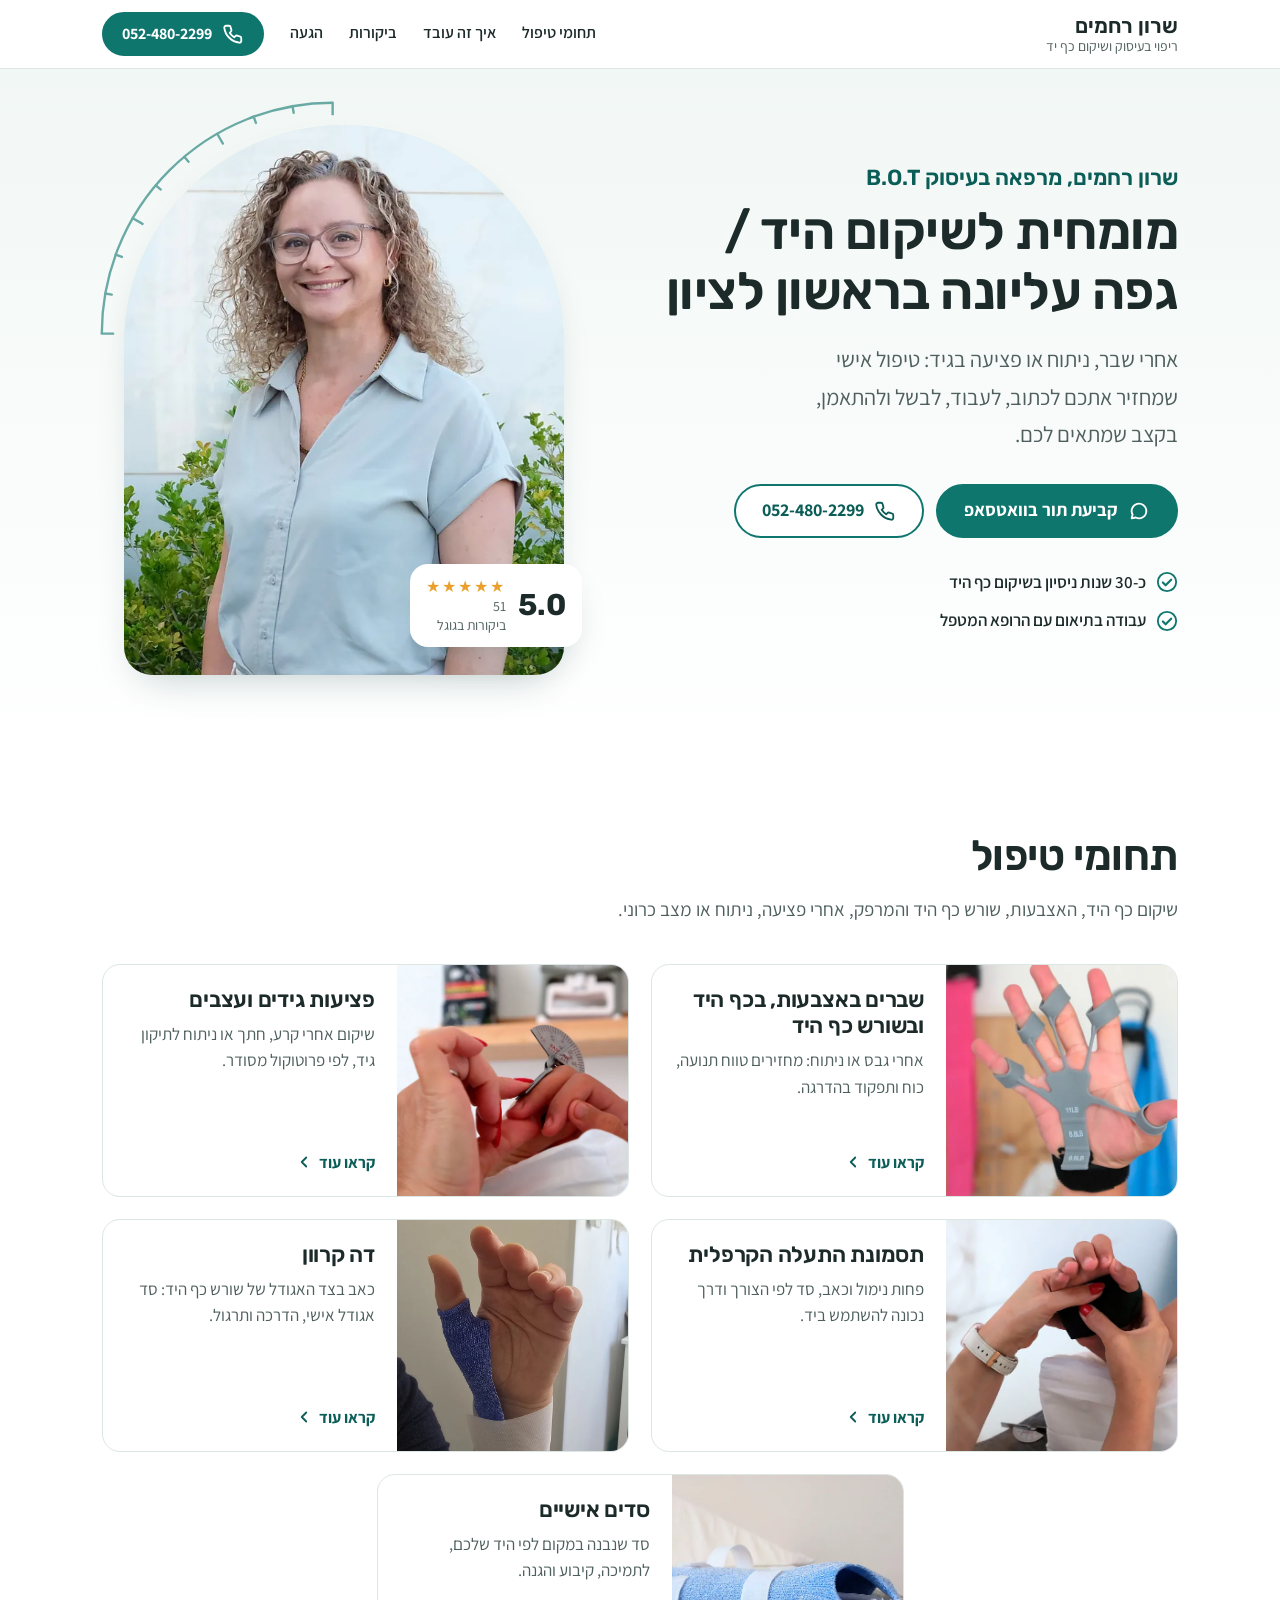
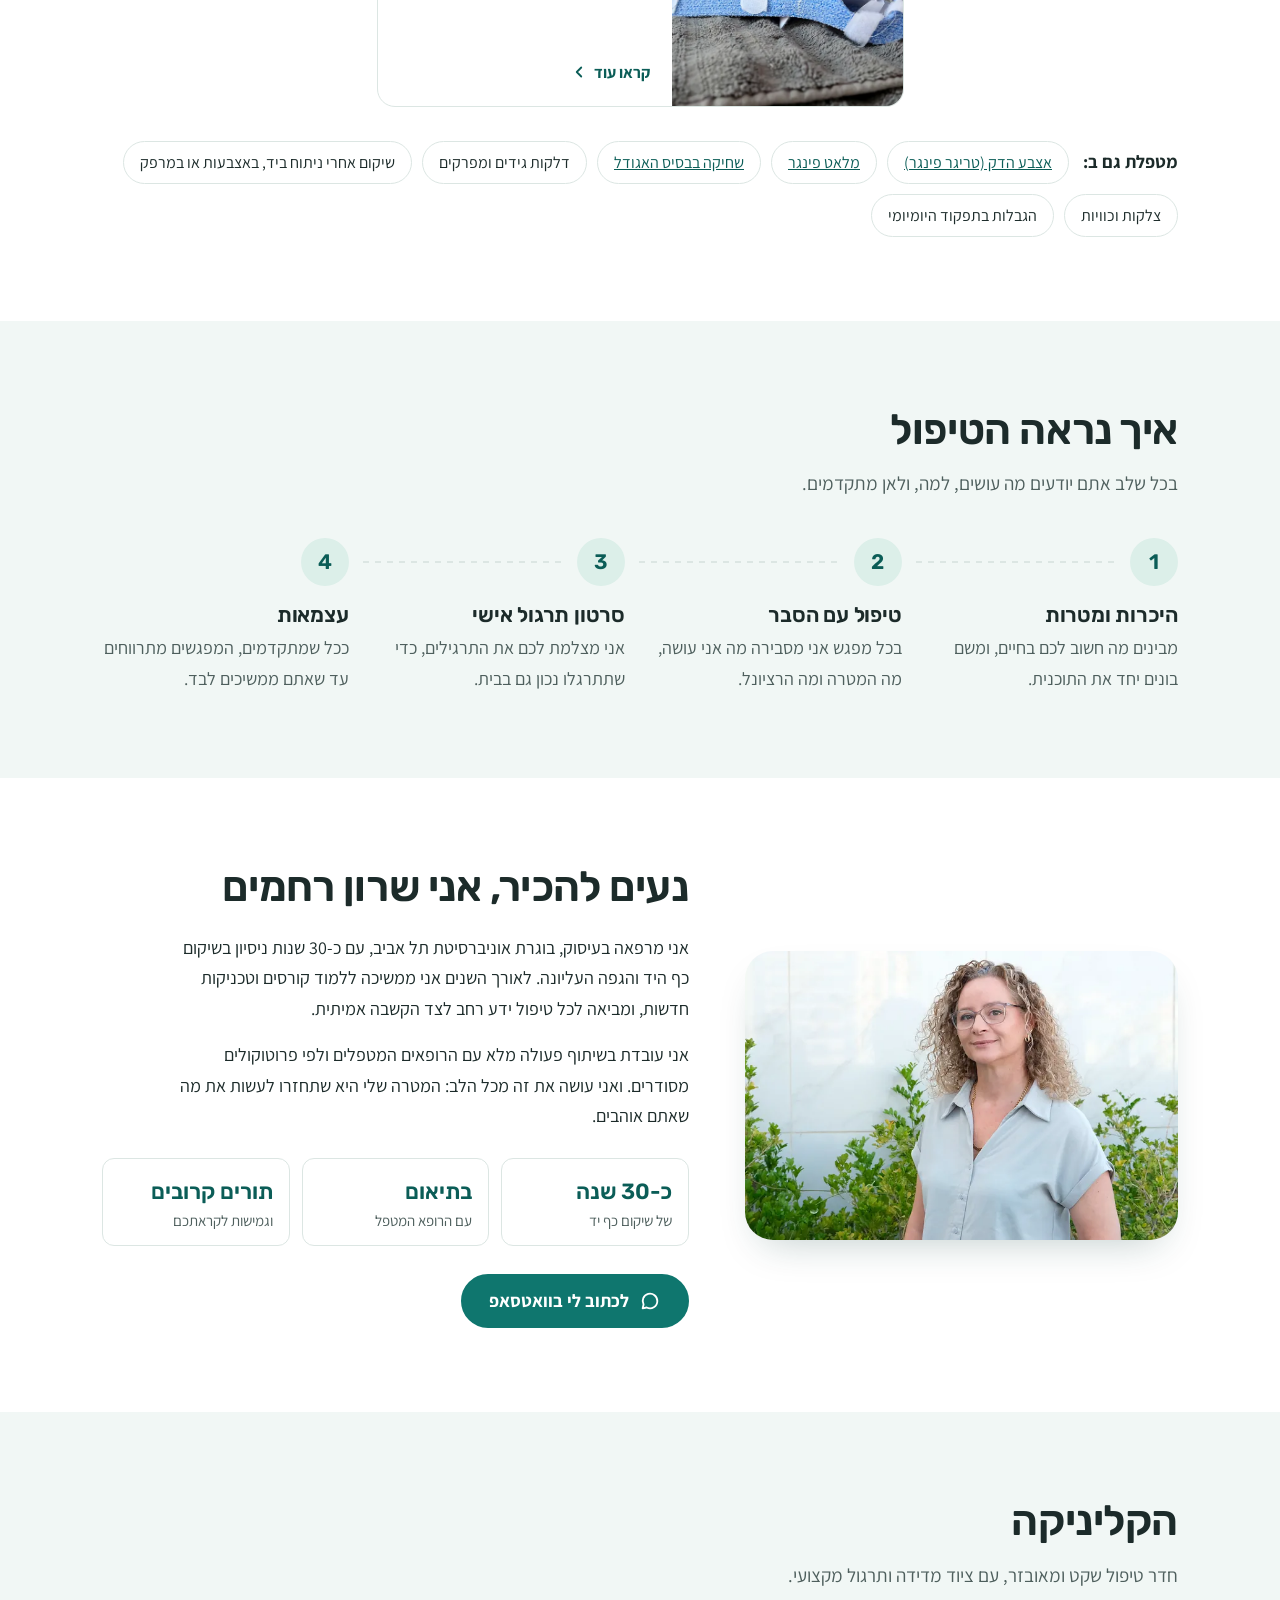
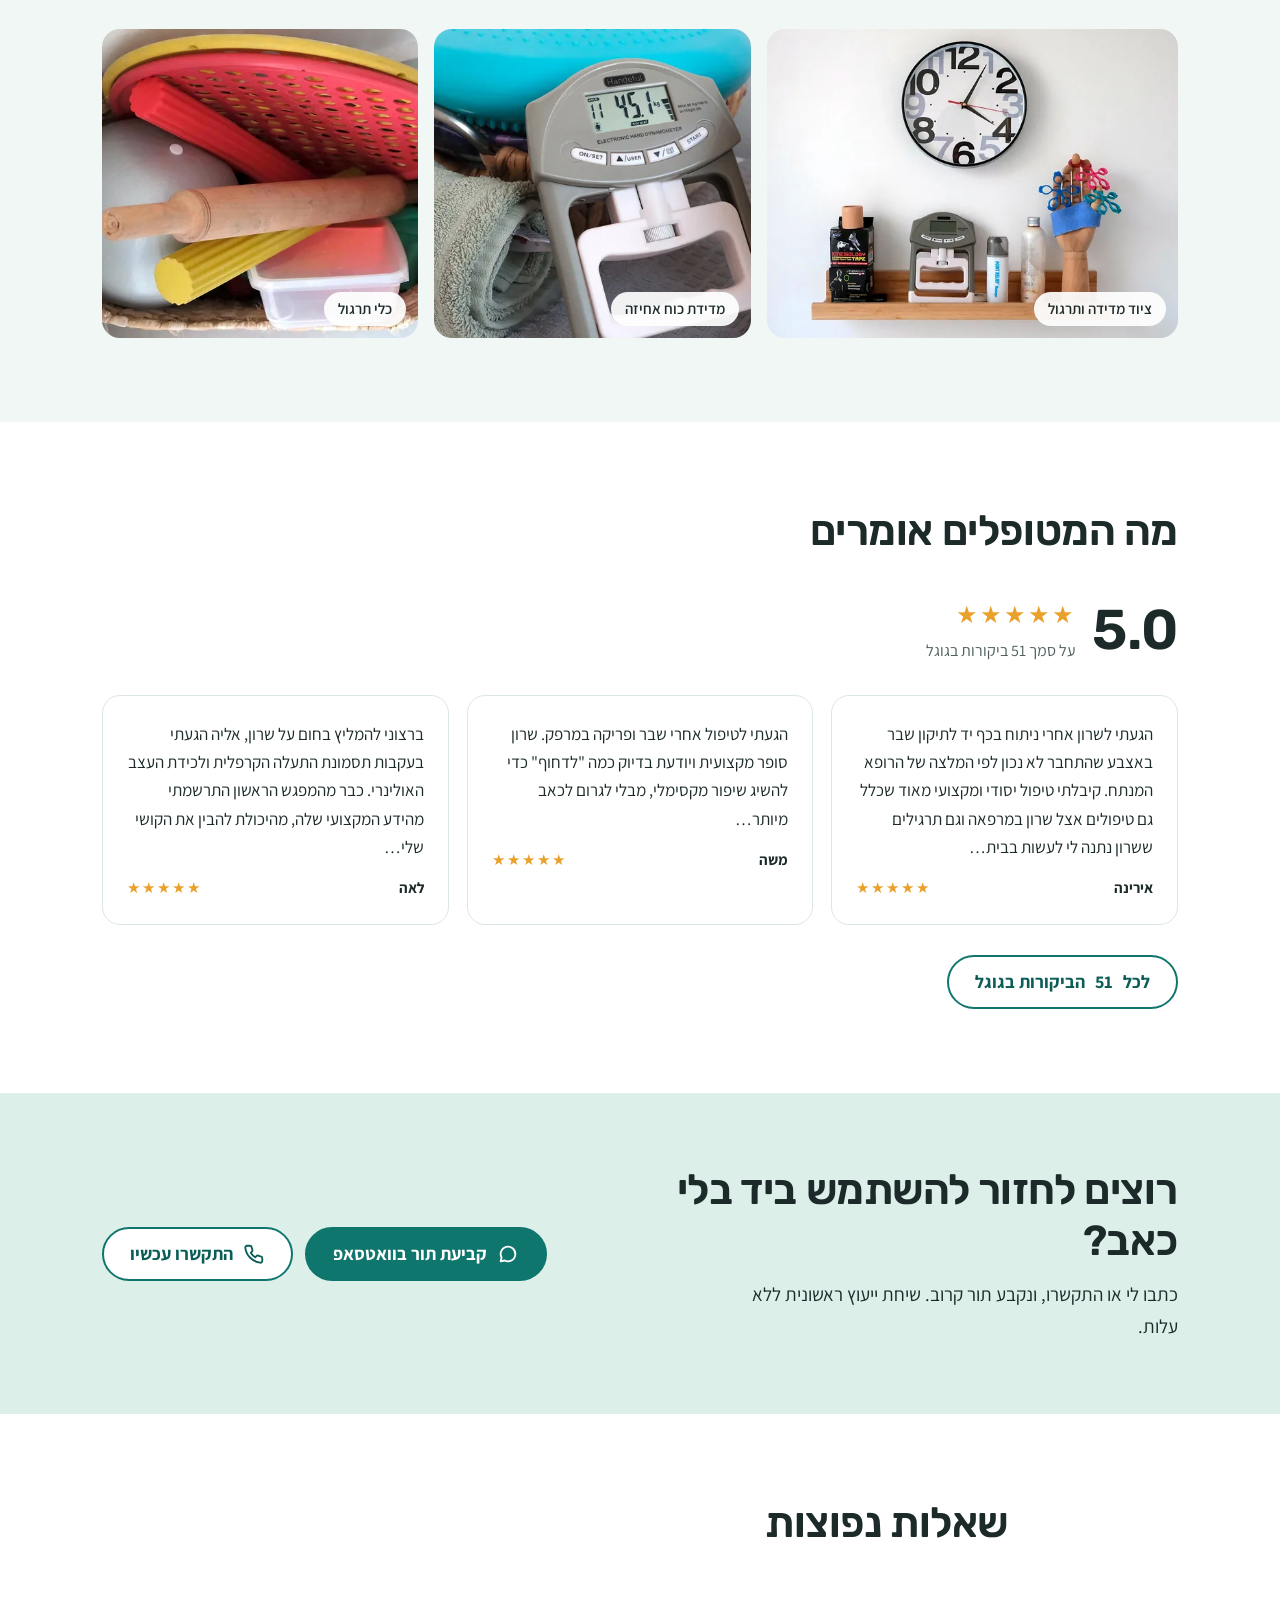
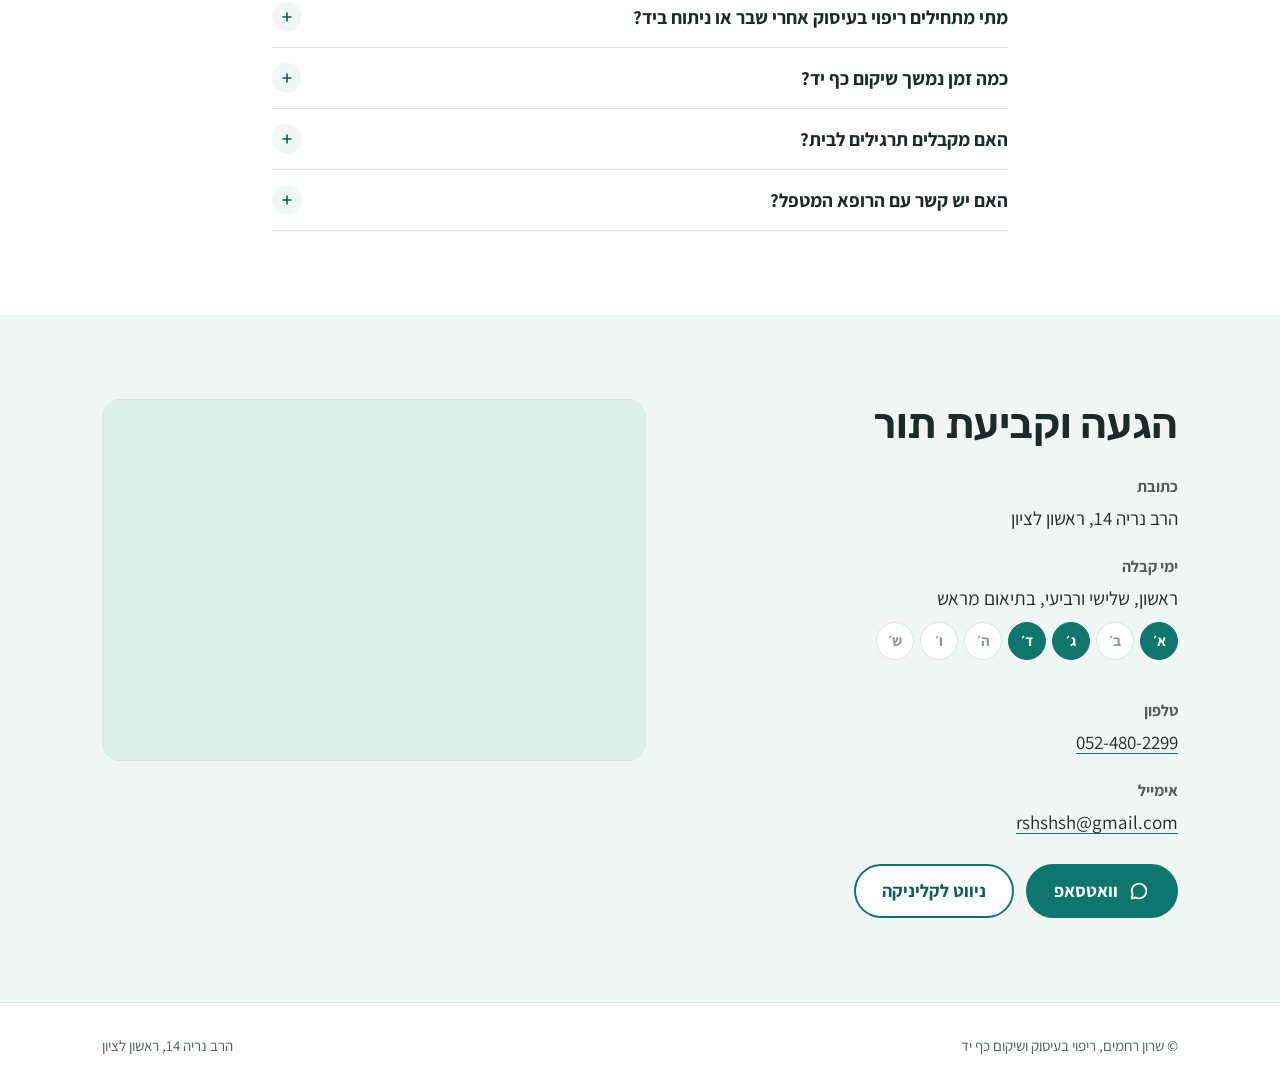
==== index.html @ 455d1a63 "Preview: combine trigger finger, mallet finger, thumb arthritis with live De Quervain page and photo" ====
<!DOCTYPE html>
<html lang="he" dir="rtl">
<head>
<meta charset="utf-8">
<meta name="viewport" content="width=device-width, initial-scale=1, viewport-fit=cover">
<title>שרון רחמים | ריפוי בעיסוק ושיקום כף יד בראשון לציון</title>
<meta name="description" content="שרון רחמים, מרפאה בעיסוק עם כ-30 שנות ניסיון בשיקום כף היד, האצבעות ושורש כף היד בראשון לציון: אחרי שברים, ניתוחים, פציעות גידים, דלקות ותסמונת התעלה הקרפלית. דירוג 5.0 בגוגל.">
<meta name="msvalidate.01" content="3C5298DC05E6B8D7D1191E2079FE36BA">
<meta name="robots" content="index, follow">
<link rel="canonical" href="https://sharon-rahamim.pages.dev/">
<meta property="og:url" content="https://sharon-rahamim.pages.dev/">
<meta property="og:type" content="website">
<meta property="og:locale" content="he_IL">
<meta property="og:title" content="שרון רחמים | ריפוי בעיסוק ושיקום כף יד בראשון לציון">
<meta property="og:description" content="שיקום אחרי שברים, ניתוחים ופציעות גידים בכף היד, באצבעות, בשורש כף היד ובמרפק. טיפול אישי בתיאום עם הרופא המטפל.">
<meta property="og:image" content="https://sharon-rahamim.pages.dev/img/og-sharon.jpg">
<meta property="og:image:width" content="1200">
<meta property="og:image:height" content="630">
<meta property="og:site_name" content="שרון רחמים - ריפוי בעיסוק">
<meta name="twitter:card" content="summary_large_image">
<link rel="icon" href="/favicon.svg" type="image/svg+xml">
<link rel="apple-touch-icon" href="/apple-touch-icon.png">
<meta name="theme-color" content="#0f766e">
<link rel="preconnect" href="https://fonts.googleapis.com">
<link rel="preconnect" href="https://fonts.gstatic.com" crossorigin>
<link rel="stylesheet" href="https://fonts.googleapis.com/css2?family=Assistant:wght@400;600;700&family=Rubik:wght@500;600&display=swap">
<link rel="stylesheet" href="/style.css?v=4">
<link rel="preload" as="image" href="/img/sharon-600.webp" type="image/webp">
<script type="application/ld+json">
{"@context":"https://schema.org","@type":"WebSite","name":"שרון רחמים","alternateName":"שרון רחמים - ריפוי בעיסוק","url":"https://sharon-rahamim.pages.dev/"}
</script>
<script type="application/ld+json">
{"@context":"https://schema.org","@type":"MedicalBusiness","@id":"https://sharon-rahamim.pages.dev/#clinic","image":["https://sharon-rahamim.pages.dev/img/sharon-headshot-1200.jpg","https://sharon-rahamim.pages.dev/img/clinic-shelf-1000.jpg","https://sharon-rahamim.pages.dev/og-image.png"],"logo":"https://sharon-rahamim.pages.dev/apple-touch-icon.png","alternateName":["שרון רחמים","שרון רחמים מרפאה בעיסוק"],"sameAs":["https://maps.app.goo.gl/RUmNpomJ3WUQEmzW7","https://www.facebook.com/p/%D7%A9%D7%A8%D7%95%D7%9F-%D7%A8%D7%97%D7%9E%D7%99%D7%9D-%D7%9E%D7%A8%D7%A4%D7%90%D7%94-%D7%91%D7%A2%D7%99%D7%A1%D7%95%D7%A7-61574412644783/","https://easy.co.il/page/10163044"],"founder":{"@type":"Person","name":"שרון רחמים","jobTitle":"מרפאה בעיסוק"},"url":"https://sharon-rahamim.pages.dev/","name":"שרון רחמים - ריפוי בעיסוק ושיקום כף יד","description":"ריפוי בעיסוק ושיקום כף היד, האצבעות ושורש כף היד: אחרי שברים, ניתוחים, פציעות גידים ועצבים, דלקות ותסמונת התעלה הקרפלית, והכנת סדים אישיים.","telephone":"+972524802299","email":"rshshsh@gmail.com","address":{"@type":"PostalAddress","streetAddress":"הרב נריה 14","addressLocality":"ראשון לציון","postalCode":"7575131","addressCountry":"IL"},"geo":{"@type":"GeoCoordinates","latitude":31.9722977,"longitude":34.7741165},"areaServed":["ראשון לציון","חולון","בת ים","נס ציונה","רחובות"],"hasMap":"https://maps.app.goo.gl/RUmNpomJ3WUQEmzW7","knowsAbout":["שיקום כף יד","שיקום אצבעות","ריפוי בעיסוק","סדים אישיים","תסמונת התעלה הקרפלית","דה קרוון","פציעות גידים","שברים באצבעות"]}
</script>
<script type="application/ld+json">
{"@context":"https://schema.org","@type":"FAQPage","mainEntity":[
{"@type":"Question","name":"מתי מתחילים ריפוי בעיסוק אחרי שבר או ניתוח ביד?","acceptedAnswer":{"@type":"Answer","text":"בדרך כלל לפי הנחיית הרופא המטפל. כדאי ליצור קשר מוקדם, כדי לתאם ולהתחיל בזמן הנכון."}},
{"@type":"Question","name":"כמה זמן נמשך שיקום כף יד?","acceptedAnswer":{"@type":"Answer","text":"זה תלוי בפציעה ובמטרות שלכם. בהתחלה הטיפולים צפופים יותר, וככל שמתקדמים עוברים בהדרגה לעצמאות ולתרגול בבית."}},
{"@type":"Question","name":"האם מקבלים תרגילים לבית?","acceptedAnswer":{"@type":"Answer","text":"כן. כל מטופל מקבל תוכנית תרגול מותאמת וסרטון קצר שצולם בטיפול, כדי לתרגל נכון גם בבית."}},
{"@type":"Question","name":"האם יש קשר עם הרופא המטפל?","acceptedAnswer":{"@type":"Answer","text":"כן. הטיפול מתנהל בשיתוף פעולה עם הרופא המטפל ולפי פרוטוקולים מסודרים."}}]}
</script>
</head>
<body>
<a class="skip" href="#main">דילוג לתוכן</a>
<svg width="0" height="0" style="position:absolute" aria-hidden="true">
<symbol id="i-chat" viewBox="0 0 24 24" fill="none" stroke="currentColor" stroke-width="2" stroke-linecap="round" stroke-linejoin="round"><path d="M20 12a8 8 0 0 1-11.6 7.1L4 20l1-4.2A8 8 0 1 1 20 12Z"/></symbol>
<symbol id="i-phone" viewBox="0 0 24 24" fill="none" stroke="currentColor" stroke-width="2" stroke-linecap="round" stroke-linejoin="round"><path d="M21 16.5v3a2 2 0 0 1-2.2 2A19 19 0 0 1 2.5 5.2 2 2 0 0 1 4.5 3h3a2 2 0 0 1 2 1.7c.1.9.4 1.8.7 2.6a2 2 0 0 1-.5 2.1L8.4 10.7a16 16 0 0 0 4.9 4.9l1.3-1.3a2 2 0 0 1 2.1-.5c.8.3 1.7.6 2.6.7a2 2 0 0 1 1.7 2Z"/></symbol>
<symbol id="i-check" viewBox="0 0 24 24" fill="none" stroke="currentColor" stroke-width="2.4" stroke-linecap="round" stroke-linejoin="round"><circle cx="12" cy="12" r="10" stroke-width="2"/><path d="m7.5 12.5 3 3 6-6"/></symbol>
<symbol id="i-left" viewBox="0 0 24 24" fill="none" stroke="currentColor" stroke-width="2.4" stroke-linecap="round" stroke-linejoin="round"><path d="M15 6l-6 6 6 6"/></symbol>
</svg>

<header><div class="wrap">
<a class="brand" href="/"><b>שרון רחמים</b><small>ריפוי בעיסוק ושיקום כף יד</small></a>
<nav aria-label="ניווט ראשי">
<a class="lnk" href="#conditions">תחומי טיפול</a><a class="lnk" href="#process">איך זה עובד</a><a class="lnk" href="#reviews">ביקורות</a><a class="lnk" href="#contact">הגעה</a>
<a class="btn sm" href="tel:0524802299"><svg aria-hidden="true"><use href="#i-phone"/></svg>052-480-2299</a>
</nav></div></header>

<main id="main">
<section class="hero"><div class="wrap">
<div>
<h1><span class="h1-name">שרון רחמים, מרפאה בעיסוק <span dir="ltr">B.O.T</span></span>מומחית לשיקום היד / גפה&nbsp;עליונה בראשון&nbsp;לציון</h1>
<p class="lead">אחרי שבר, ניתוח או פציעה בגיד: טיפול אישי שמחזיר אתכם לכתוב, לעבוד, לבשל ולהתאמן, בקצב שמתאים לכם.</p>
<div class="ctas">
<a class="btn" href="https://api.whatsapp.com/send?phone=972524802299&amp;text=%D7%94%D7%99%D7%99%20%D7%A9%D7%A8%D7%95%D7%9F%2C%20%D7%90%D7%A9%D7%9E%D7%97%20%D7%9C%D7%A7%D7%91%D7%95%D7%A2%20%D7%AA%D7%95%D7%A8"><svg aria-hidden="true"><use href="#i-chat"/></svg>קביעת תור בוואטסאפ</a>
<a class="btn ghost" href="tel:0524802299"><svg aria-hidden="true"><use href="#i-phone"/></svg>052-480-2299</a>
</div>
<ul class="trust">
<li><svg aria-hidden="true"><use href="#i-check"/></svg>כ-30 שנות ניסיון בשיקום כף היד</li>
<li><svg aria-hidden="true"><use href="#i-check"/></svg>עבודה בתיאום עם הרופא המטפל</li>
</ul>
</div>
<figure class="portrait">
<svg class="arc" viewBox="-4 -4 260 260" aria-hidden="true"><path id="arcline" d="M0 244A244 244 0 0 1 244 0" fill="none" stroke="currentColor" stroke-width="2.5"/><g stroke="currentColor" stroke-width="2.5" stroke-linecap="round"><path d="M0.0 244.0L12.0 244.0"/><path d="M3.7 201.6L10.6 202.8"/><path d="M14.7 160.5L21.3 162.9"/><path d="M32.7 122.0L43.1 128.0"/><path d="M57.1 87.2L62.4 91.7"/><path d="M87.2 57.1L91.7 62.4"/><path d="M122.0 32.7L128.0 43.1"/><path d="M160.5 14.7L162.9 21.3"/><path d="M201.6 3.7L202.8 10.6"/><path d="M244.0 0.0L244.0 12.0"/></g></svg>
<div class="frame"><picture><source type="image/webp" srcset="/img/sharon-600.webp 600w, /img/sharon-1000.webp 1000w" sizes="(max-width:860px) 320px, 440px"><img src="/img/sharon-1000.jpg" width="1000" height="1250" alt="שרון רחמים, מרפאה בעיסוק, מחייכת על רקע צמחייה" fetchpriority="high"></picture></div>
<a class="rating" href="#reviews"><b data-g="rating">5.0</b><span><i aria-hidden="true">★★★★★</i><span data-g="count">51</span> ביקורות בגוגל</span></a>
</figure>
</div></section>

<section id="conditions"><div class="wrap">
<div class="sec-head"><h2>תחומי טיפול</h2><p>שיקום כף היד, האצבעות, שורש כף היד והמרפק, אחרי פציעה, ניתוח או מצב כרוני.</p></div>
<ul class="cards">
<li class="card"><picture><source type="image/webp" srcset="/img/finger-trainer-760.webp"><img src="/img/finger-trainer-1400.jpg" width="1400" height="933" loading="lazy" alt="יד מתרגלת עם מאמן אצבעות מגומי"></picture><div class="body"><h3><a href="/hand-wrist-fracture/">שברים באצבעות, בכף היד ובשורש כף היד</a></h3><p>אחרי גבס או ניתוח: מחזירים טווח תנועה, כוח ותפקוד בהדרגה.</p><span class="more" aria-hidden="true">קראו עוד<svg><use href="#i-left"/></svg></span></div></li>
<li class="card"><picture><source type="image/webp" srcset="/img/goniometer-760.webp"><img src="/img/goniometer-1400.jpg" width="1400" height="933" loading="lazy" alt="מדידת טווח תנועה של אצבע בגוניומטר"></picture><div class="body"><h3><a href="/tendon-injury/">פציעות גידים ועצבים</a></h3><p>שיקום אחרי קרע, חתך או ניתוח לתיקון גיד, לפי פרוטוקול מסודר.</p><span class="more" aria-hidden="true">קראו עוד<svg><use href="#i-left"/></svg></span></div></li>
<li class="card"><picture><source type="image/webp" srcset="/img/splint-fitting-760.webp"><img src="/img/splint-fitting-1400.jpg" width="1400" height="933" loading="lazy" alt="התאמת סד לכף היד של מטופל"></picture><div class="body"><h3><a href="/carpal-tunnel/">תסמונת התעלה הקרפלית</a></h3><p>פחות נימול וכאב, סד לפי הצורך ודרך נכונה להשתמש ביד.</p><span class="more" aria-hidden="true">קראו עוד<svg><use href="#i-left"/></svg></span></div></li>
<li class="card"><picture><source type="image/webp" srcset="/img/de-quervain-splint-760.webp"><img src="/img/de-quervain-splint-1200.jpg" width="1200" height="1200" loading="lazy" alt="סד אגודל אישי"></picture><div class="body"><h3><a href="/de-quervain/">דה קרוון</a></h3><p>כאב בצד האגודל של שורש כף היד: סד אגודל אישי, הדרכה ותרגול.</p><span class="more" aria-hidden="true">קראו עוד<svg><use href="#i-left"/></svg></span></div></li>
<li class="card"><picture><source type="image/webp" srcset="/img/custom-splint-760.webp"><img src="/img/custom-splint-1400.jpg" width="1400" height="933" loading="lazy" alt="סד אישי לשורש כף היד"></picture><div class="body"><h3><a href="/custom-splints/">סדים אישיים</a></h3><p>סד שנבנה במקום לפי היד שלכם, לתמיכה, קיבוע והגנה.</p><span class="more" aria-hidden="true">קראו עוד<svg><use href="#i-left"/></svg></span></div></li>
</ul>
<div class="also"><strong>מטפלת גם ב:</strong><span><a href="/trigger-finger/">אצבע הדק (טריגר פינגר)</a></span><span><a href="/mallet-finger/">מלאט פינגר</a></span><span><a href="/thumb-arthritis/">שחיקה בבסיס האגודל</a></span><span>דלקות גידים ומפרקים</span><span>שיקום אחרי ניתוח ביד, באצבעות או במרפק</span><span>צלקות וכוויות</span><span>הגבלות בתפקוד היומיומי</span></div>
</div></section>

<section id="process" class="tint"><div class="wrap">
<div class="sec-head"><h2>איך נראה הטיפול</h2><p>בכל שלב אתם יודעים מה עושים, למה, ולאן מתקדמים.</p></div>
<ol class="steps">
<li><h3>היכרות ומטרות</h3><p>מבינים מה חשוב לכם בחיים, ומשם בונים יחד את התוכנית.</p></li>
<li><h3>טיפול עם הסבר</h3><p>בכל מפגש אני מסבירה מה אני עושה, מה המטרה ומה הרציונל.</p></li>
<li><h3>סרטון תרגול אישי</h3><p>אני מצלמת לכם את התרגילים, כדי שתתרגלו נכון גם בבית.</p></li>
<li><h3>עצמאות</h3><p>ככל שמתקדמים, המפגשים מתרווחים עד שאתם ממשיכים לבד.</p></li>
</ol>
</div></section>

<section id="about"><div class="wrap about">
<figure class="pic"><picture><source type="image/webp" srcset="/img/sharon-headshot-700.webp 700w, /img/sharon-headshot-1200.webp 1200w" sizes="(max-width:860px) 100vw, 460px"><img src="/img/sharon-headshot-1200.jpg" width="1200" height="800" loading="lazy" alt="שרון רחמים"></picture></figure>
<div>
<div class="sec-head" style="margin-bottom:20px"><h2>נעים להכיר, אני שרון רחמים</h2></div>
<p>אני מרפאה בעיסוק, בוגרת אוניברסיטת תל אביב, עם כ-30 שנות ניסיון בשיקום כף היד והגפה העליונה. לאורך השנים אני ממשיכה ללמוד קורסים וטכניקות חדשות, ומביאה לכל טיפול ידע רחב לצד הקשבה אמיתית.</p>
<p>אני עובדת בשיתוף פעולה מלא עם הרופאים המטפלים ולפי פרוטוקולים מסודרים. ואני עושה את זה מכל הלב: המטרה שלי היא שתחזרו לעשות את מה שאתם אוהבים.</p>
<ul class="facts">
<li><b>כ-30 שנה</b><span>של שיקום כף יד</span></li>
<li><b>בתיאום</b><span>עם הרופא המטפל</span></li>
<li><b>תורים קרובים</b><span>וגמישות לקראתכם</span></li>
</ul>
<a class="btn" href="https://api.whatsapp.com/send?phone=972524802299&amp;text=%D7%94%D7%99%D7%99%20%D7%A9%D7%A8%D7%95%D7%9F%2C%20%D7%90%D7%A9%D7%9E%D7%97%20%D7%9C%D7%A7%D7%91%D7%95%D7%A2%20%D7%AA%D7%95%D7%A8"><svg aria-hidden="true"><use href="#i-chat"/></svg>לכתוב לי בוואטסאפ</a>
</div>
</div></section>

<section id="clinic" class="tint"><div class="wrap">
<div class="sec-head"><h2>הקליניקה</h2><p>חדר טיפול שקט ומאובזר, עם ציוד מדידה ותרגול מקצועי.</p></div>
<div class="gallery">
<figure><picture><source type="image/webp" srcset="/img/clinic-shelf-600.webp 600w, /img/clinic-shelf-1000.webp 1000w" sizes="(max-width:760px) 100vw, 460px"><img src="/img/clinic-shelf-1000.jpg" width="1000" height="750" loading="lazy" alt="מדף בקליניקה עם מד כוח אחיזה, טייפים ויד עץ עם מאמני אצבעות"></picture><figcaption>ציוד מדידה ותרגול</figcaption></figure>
<figure><picture><source type="image/webp" srcset="/img/grip-dynamometer-600.webp 600w, /img/grip-dynamometer-1000.webp 1000w" sizes="(max-width:760px) 50vw, 340px"><img src="/img/grip-dynamometer-1000.jpg" width="1000" height="750" loading="lazy" alt="מד כוח אחיזה דיגיטלי"></picture><figcaption>מדידת כוח אחיזה</figcaption></figure>
<figure><picture><source type="image/webp" srcset="/img/exercise-tools-600.webp 600w, /img/exercise-tools-1000.webp 1000w" sizes="(max-width:760px) 50vw, 340px"><img src="/img/exercise-tools-1000.jpg" width="1000" height="750" loading="lazy" alt="סל עם כלי תרגול לשיקום כף היד"></picture><figcaption>כלי תרגול</figcaption></figure>
</div>
</div></section>

<section id="reviews"><div class="wrap">
<div class="sec-head"><h2>מה המטופלים אומרים</h2></div>
<div class="score"><span class="big" data-g="rating">5.0</span><span><span class="stars" aria-label="5 מתוך 5 כוכבים">★★★★★</span><small>על סמך <span data-g="count">51</span> ביקורות בגוגל</small></span></div>
<ul class="quotes">
<li><blockquote>הגעתי לשרון אחרי ניתוח בכף יד לתיקון שבר באצבע שהתחבר לא נכון לפי המלצה של הרופא המנתח. קיבלתי טיפול יסודי ומקצועי מאוד שכלל גם טיפולים אצל שרון במרפאה וגם תרגילים ששרון נתנה לי לעשות בבית…</blockquote><footer><b>אירינה</b><span class="stars" aria-label="5 כוכבים">★★★★★</span></footer></li>
<li><blockquote>הגעתי לטיפול אחרי שבר ופריקה במרפק. שרון סופר מקצועית ויודעת בדיוק כמה "לדחוף" כדי להשיג שיפור מקסימלי, מבלי לגרום לכאב מיותר…</blockquote><footer><b>משה</b><span class="stars" aria-label="5 כוכבים">★★★★★</span></footer></li>
<li><blockquote>ברצוני להמליץ בחום על שרון, אליה הגעתי בעקבות תסמונת התעלה הקרפלית ולכידת העצב האולינרי. כבר מהמפגש הראשון התרשמתי מהידע המקצועי שלה, מהיכולת להבין את הקושי שלי…</blockquote><footer><b>לאה</b><span class="stars" aria-label="5 כוכבים">★★★★★</span></footer></li>
</ul>
<div class="ctas"><a class="btn ghost" href="https://maps.app.goo.gl/RUmNpomJ3WUQEmzW7">לכל <span data-g="count">51</span> הביקורות בגוגל</a></div>
</div></section>

<div class="cta-band"><div class="wrap">
<div><h2>רוצים לחזור להשתמש ביד בלי כאב?</h2><p>כתבו לי או התקשרו, ונקבע תור קרוב. שיחת ייעוץ ראשונית ללא עלות.</p></div>
<div class="ctas"><a class="btn" href="https://api.whatsapp.com/send?phone=972524802299&amp;text=%D7%94%D7%99%D7%99%20%D7%A9%D7%A8%D7%95%D7%9F%2C%20%D7%90%D7%A9%D7%9E%D7%97%20%D7%9C%D7%A7%D7%91%D7%95%D7%A2%20%D7%AA%D7%95%D7%A8"><svg aria-hidden="true"><use href="#i-chat"/></svg>קביעת תור בוואטסאפ</a><a class="btn ghost" href="tel:0524802299"><svg aria-hidden="true"><use href="#i-phone"/></svg>התקשרו עכשיו</a></div>
</div></div>

<section id="faq"><div class="wrap faq">
<div class="sec-head"><h2>שאלות נפוצות</h2></div>
<details><summary>מתי מתחילים ריפוי בעיסוק אחרי שבר או ניתוח ביד?</summary><p>בדרך כלל לפי הנחיית הרופא המטפל. כדאי ליצור קשר מוקדם, כדי לתאם ולהתחיל בזמן הנכון.</p></details>
<details><summary>כמה זמן נמשך שיקום כף יד?</summary><p>זה תלוי בפציעה ובמטרות שלכם. בהתחלה הטיפולים צפופים יותר, וככל שמתקדמים עוברים בהדרגה לעצמאות ולתרגול בבית.</p></details>
<details><summary>האם מקבלים תרגילים לבית?</summary><p>כן. כל מטופל מקבל תוכנית תרגול מותאמת וסרטון קצר שצולם בטיפול, כדי לתרגל נכון גם בבית.</p></details>
<details><summary>האם יש קשר עם הרופא המטפל?</summary><p>כן. הטיפול מתנהל בשיתוף פעולה עם הרופא המטפל ולפי פרוטוקולים מסודרים.</p></details>
</div></section>

<section id="contact" class="tint"><div class="wrap contact">
<div>
<div class="sec-head" style="margin-bottom:24px"><h2>הגעה וקביעת תור</h2></div>
<dl>
<div><dt>כתובת</dt><dd>הרב נריה 14, ראשון לציון</dd></div>
<div><dt>ימי קבלה</dt><dd>ראשון, שלישי ורביעי, בתיאום מראש
<ul class="week" aria-hidden="true"><li class="on">א׳</li><li>ב׳</li><li class="on">ג׳</li><li class="on">ד׳</li><li>ה׳</li><li>ו׳</li><li>ש׳</li></ul></dd></div>
<div><dt>טלפון</dt><dd><a href="tel:0524802299">052-480-2299</a></dd></div>
<div><dt>אימייל</dt><dd><a href="mailto:rshshsh@gmail.com">rshshsh@gmail.com</a></dd></div>
</dl>
<div class="ctas"><a class="btn" href="https://api.whatsapp.com/send?phone=972524802299&amp;text=%D7%94%D7%99%D7%99%20%D7%A9%D7%A8%D7%95%D7%9F%2C%20%D7%90%D7%A9%D7%9E%D7%97%20%D7%9C%D7%A7%D7%91%D7%95%D7%A2%20%D7%AA%D7%95%D7%A8"><svg aria-hidden="true"><use href="#i-chat"/></svg>וואטסאפ</a><a class="btn ghost" href="https://maps.app.goo.gl/RUmNpomJ3WUQEmzW7">ניווט לקליניקה</a></div>
</div>
<div class="map"><iframe title="מפה: הרב נריה 14, ראשון לציון" loading="lazy" src="https://www.google.com/maps?q=%D7%94%D7%A8%D7%91%20%D7%A0%D7%A8%D7%99%D7%94%2014%20%D7%A8%D7%90%D7%A9%D7%95%D7%9F%20%D7%9C%D7%A6%D7%99%D7%95%D7%9F&amp;output=embed"></iframe></div>
</div></section>
</main>

<footer class="site-foot"><div class="wrap"><span>© שרון רחמים, ריפוי בעיסוק ושיקום כף יד</span><span>הרב נריה 14, ראשון לציון</span></div></footer>

<div class="mbar"><a class="btn" href="https://api.whatsapp.com/send?phone=972524802299&amp;text=%D7%94%D7%99%D7%99%20%D7%A9%D7%A8%D7%95%D7%9F%2C%20%D7%90%D7%A9%D7%9E%D7%97%20%D7%9C%D7%A7%D7%91%D7%95%D7%A2%20%D7%AA%D7%95%D7%A8"><svg aria-hidden="true"><use href="#i-chat"/></svg>וואטסאפ</a><a class="btn ghost" href="tel:0524802299"><svg aria-hidden="true"><use href="#i-phone"/></svg>התקשרו</a></div>
</body>
</html>
---- style.css ----
/* שרון רחמים, ריפוי בעיסוק: עיצוב משותף לכל הדפים */
:root{
  --bg:#ffffff;
  --mist:#f1f7f5;
  --leaf:#dcefe9;
  --ink:#1c2b2a;
  --muted:#4e5f5d;
  --teal:#0f766e;
  --teal-d:#0b5d57;
  --sun:#e9a12b;
  --line:#dce6e3;
  --on-teal:#ffffff;
  --r-lg:28px;
  --r-md:18px;
  --r-sm:12px;
  --shadow:0 18px 40px -18px rgba(15,60,56,.28);
  color-scheme:light;
}
*,*::before,*::after{box-sizing:border-box}
html{scroll-behavior:smooth;scroll-padding-top:84px;-webkit-text-size-adjust:100%}
body{margin:0;background:var(--bg);color:var(--ink);font-family:'Assistant',Arial,sans-serif;font-size:18px;line-height:1.7;padding-top:env(safe-area-inset-top,0px)}
h1,h2,h3{font-family:'Rubik','Assistant',Arial,sans-serif;font-weight:600;line-height:1.2;margin:0;letter-spacing:-.01em}
p{margin:0}
img{max-width:100%;height:auto;display:block}
a{color:var(--teal-d)}
:focus-visible{outline:3px solid var(--sun);outline-offset:3px;border-radius:8px}
.wrap{max-width:1120px;margin:0 auto;padding:0 22px}
.skip{position:absolute;inset-inline-start:12px;top:-60px;background:var(--ink);color:#fff;padding:10px 16px;border-radius:10px;z-index:30;text-decoration:none}
.skip:focus{top:12px}

/* כותרת עליונה */
header{position:sticky;top:0;z-index:20;background:rgba(255,255,255,.94);backdrop-filter:saturate(1.4) blur(8px);-webkit-backdrop-filter:saturate(1.4) blur(8px);border-bottom:1px solid var(--line)}
header .wrap{display:flex;align-items:center;justify-content:space-between;height:68px;gap:16px}
.brand{display:flex;flex-direction:column;text-decoration:none;color:var(--ink);line-height:1.2}
.brand b{font-family:'Rubik',sans-serif;font-weight:600;font-size:21px}
.brand small{font-size:14px;color:var(--muted)}
nav{display:flex;gap:26px;align-items:center}
nav a.lnk{color:var(--ink);text-decoration:none;font-weight:600;font-size:16px;padding:8px 0;border-bottom:2px solid transparent}
nav a.lnk:hover{border-bottom-color:var(--teal)}
@media(max-width:900px){nav a.lnk{display:none}}

/* כפתורים */
.btn{display:inline-flex;align-items:center;justify-content:center;gap:10px;min-height:54px;padding:0 26px;border-radius:999px;font-weight:700;font-size:18px;text-decoration:none;border:2px solid var(--teal);background:var(--teal);color:var(--on-teal);transition:background .15s,border-color .15s}
.btn:hover{background:var(--teal-d);border-color:var(--teal-d)}
.btn.ghost{background:#fff;color:var(--teal-d)}
.btn.ghost:hover{background:var(--mist)}
.btn.sm{min-height:44px;padding:0 18px;font-size:16px}
.btn svg{width:22px;height:22px;flex:none}
.ctas{display:flex;gap:12px;flex-wrap:wrap}

/* פתיחה */
.hero{padding:56px 0 72px;background:linear-gradient(180deg,var(--mist) 0%,#fff 100%)}
.hero .wrap{display:grid;grid-template-columns:1.05fr .95fr;gap:56px;align-items:center}
.hero h1{font-size:clamp(32px,4.4vw,52px);line-height:1.15;text-wrap:balance}
.h1-name{display:block;font-size:max(17px,.42em);font-weight:600;color:var(--teal-d);letter-spacing:0;margin-bottom:12px}
.lead{font-size:clamp(19px,2.1vw,22px);color:var(--muted);margin:20px 0 30px;max-width:36ch}
.trust{list-style:none;padding:0;margin:30px 0 0;display:grid;gap:10px;font-weight:600;font-size:17px}
.trust li{display:flex;align-items:center;gap:10px}
.trust svg{width:22px;height:22px;color:var(--teal);flex:none}
.stars{color:var(--sun);letter-spacing:2px}

.portrait{position:relative;margin:0;justify-self:center;width:min(100%,440px)}
.portrait .arc{position:absolute;left:-26px;top:-26px;width:calc(50% + 26px);height:auto;color:var(--teal);opacity:.6;pointer-events:none}
.portrait .frame{position:relative;border-radius:220px 220px var(--r-lg) var(--r-lg);overflow:hidden;background:var(--leaf);box-shadow:var(--shadow)}
.portrait .frame img{width:100%;aspect-ratio:4/5;object-fit:cover}
.rating{position:absolute;inset-inline-start:-18px;bottom:28px;display:flex;align-items:center;gap:12px;background:#fff;border-radius:var(--r-md);padding:12px 16px;box-shadow:var(--shadow);text-decoration:none;color:var(--ink)}
.rating b{font-family:'Rubik',sans-serif;font-size:30px;line-height:1}
.rating span{display:flex;flex-direction:column;font-size:14px;color:var(--muted);line-height:1.35}
.rating span i{font-style:normal;color:var(--sun);font-size:16px;letter-spacing:2px}
#arcline{stroke-dasharray:390;stroke-dashoffset:0;animation:draw 1.8s cubic-bezier(.3,.7,.2,1) .3s both}
@keyframes draw{from{stroke-dashoffset:390}}
@media(max-width:860px){
  .hero{padding:24px 0 44px}
  .hero .wrap{grid-template-columns:1fr;gap:30px}
  .portrait{width:min(62%,250px);order:-1}
  .portrait .arc{left:-16px;top:-16px;width:calc(50% + 16px)}
  .rating{inset-inline-start:-14px;bottom:18px;padding:10px 12px}
  .rating b{font-size:24px}
  .lead{margin:14px 0 24px}
  .hero .ctas .btn{flex:1 1 100%}
}

/* מקטעים */
section{padding:84px 0}
.tint{background:var(--mist)}
.sec-head{max-width:640px;margin-bottom:38px}
.sec-head h2{font-size:clamp(30px,3.8vw,42px)}
.sec-head p{color:var(--muted);margin-top:12px;font-size:19px}

/* כרטיסי תחומי טיפול */
.cards{display:grid;grid-template-columns:repeat(2,minmax(0,1fr));gap:22px;list-style:none;margin:0;padding:0}
.card{position:relative;display:grid;grid-template-columns:44% 1fr;background:#fff;border:1px solid var(--line);border-radius:var(--r-md);overflow:hidden;transition:box-shadow .2s,border-color .2s}
.card:hover{box-shadow:var(--shadow);border-color:#c5d8d3}
.card img{width:100%;height:100%;object-fit:cover;aspect-ratio:1/1}
.card .body{padding:22px 22px 20px;display:flex;flex-direction:column;gap:8px}
.card h3{font-size:22px}
.card h3 a{color:var(--ink);text-decoration:none}
.card h3 a::after{content:"";position:absolute;inset:0}
.card p{color:var(--muted);font-size:17px;line-height:1.55}
.card .more{margin-top:auto;padding-top:6px;color:var(--teal-d);font-weight:700;font-size:16px;display:flex;align-items:center;gap:6px}
.card .more svg{width:18px;height:18px;transition:transform .2s}
.card:hover .more svg{transform:translateX(-4px)}
.cards>.card:last-child:nth-child(odd){grid-column:1/-1;width:calc(50% - 11px);justify-self:center}
@media(max-width:860px){.cards{grid-template-columns:1fr}.cards>.card:last-child:nth-child(odd){width:auto}}
@media(max-width:520px){.card{grid-template-columns:38% 1fr}.card .body{padding:16px}.card h3{font-size:19px}.card p{font-size:16px}}

.also{margin-top:34px;display:flex;flex-wrap:wrap;align-items:center;gap:10px}
.also strong{margin-inline-end:4px}
.also span{background:#fff;border:1px solid var(--line);border-radius:999px;padding:7px 16px;font-size:16px}

/* שלבי הטיפול */
.steps{list-style:none;padding:0;margin:0;display:grid;grid-template-columns:repeat(4,minmax(0,1fr));gap:30px;counter-reset:s}
.steps li{counter-increment:s;position:relative;padding-top:64px}
.steps li::before{content:counter(s);position:absolute;top:0;inset-inline-start:0;width:48px;height:48px;border-radius:50%;background:var(--leaf);color:var(--teal-d);display:grid;place-items:center;font-family:'Rubik',sans-serif;font-weight:600;font-size:21px}
.steps li:not(:last-child)::after{content:"";position:absolute;top:23px;inset-inline-start:60px;inset-inline-end:-16px;height:2px;background:repeating-linear-gradient(90deg,var(--line) 0 6px,transparent 6px 12px)}
.steps h3{font-size:21px;margin-bottom:6px}
.steps p{color:var(--muted)}
@media(max-width:900px){.steps{grid-template-columns:1fr 1fr}.steps li::after{display:none}}
@media(max-width:520px){.steps{grid-template-columns:1fr;gap:22px}.steps li{padding:0 0 0;padding-inline-start:66px;min-height:48px}}

/* קליניקה */
.gallery{display:grid;grid-template-columns:1.3fr 1fr 1fr;gap:16px;margin:0}
.gallery figure{margin:0;border-radius:var(--r-md);overflow:hidden;position:relative}
.gallery img{width:100%;height:100%;object-fit:cover;aspect-ratio:4/3}
.gallery figcaption{position:absolute;inset:auto 12px 12px auto;background:rgba(255,255,255,.92);border-radius:999px;padding:4px 14px;font-size:15px;font-weight:600}
@media(max-width:760px){.gallery{grid-template-columns:1fr 1fr}.gallery figure:first-child{grid-column:1/-1}}

/* עליי */
.about{display:grid;grid-template-columns:.85fr 1.15fr;gap:56px;align-items:center}
.about .pic{margin:0;border-radius:var(--r-lg);overflow:hidden;box-shadow:var(--shadow)}
.about .pic img{width:100%;aspect-ratio:3/2;object-fit:cover}
.about p{margin-bottom:16px;max-width:58ch}
.facts{list-style:none;margin:26px 0 28px;padding:0;display:grid;grid-template-columns:repeat(3,minmax(0,1fr));gap:12px}
.facts li{background:#fff;border:1px solid var(--line);border-radius:var(--r-sm);padding:14px 16px}
.facts b{display:block;font-family:'Rubik',sans-serif;font-weight:600;font-size:22px;color:var(--teal-d)}
.facts span{color:var(--muted);font-size:15px;line-height:1.4;display:block}
@media(max-width:860px){.about{grid-template-columns:1fr;gap:28px}.facts{grid-template-columns:1fr}}

/* ביקורות */
.score{display:flex;align-items:center;gap:16px;margin-bottom:30px;flex-wrap:wrap}
.score .big{font-family:'Rubik',sans-serif;font-weight:600;font-size:56px;line-height:1}
.score .stars{font-size:24px;display:block}
.score small{color:var(--muted);font-size:16px}
.quotes{display:grid;grid-template-columns:repeat(3,minmax(0,1fr));gap:18px;margin:0 0 30px;padding:0;list-style:none}
.quotes li{background:#fff;border:1px solid var(--line);border-radius:var(--r-md);padding:24px;display:flex;flex-direction:column;gap:14px}
.quotes blockquote{margin:0;font-size:17px;line-height:1.65}
.quotes footer{padding:0;border:0;display:flex;justify-content:space-between;align-items:center;font-size:15px;color:var(--muted)}
.quotes footer b{color:var(--ink);font-weight:700}
@media(max-width:900px){.quotes{grid-template-columns:1fr}}

/* קריאה לפעולה */
.cta-band{padding:72px 0;background:var(--leaf)}
.cta-band .wrap{display:grid;grid-template-columns:1fr auto;gap:36px;align-items:center}
.cta-band h2{font-size:clamp(28px,4vw,42px)}
.cta-band p{margin-top:12px;color:var(--ink);font-size:19px;max-width:48ch}
.cta-band .ctas{justify-content:flex-end}
@media(max-width:860px){.cta-band{padding:52px 0}.cta-band .wrap{grid-template-columns:1fr}.cta-band .ctas{justify-content:stretch}.cta-band .btn{flex:1 1 100%}}

/* שאלות */
.faq{max-width:780px}
details{border-bottom:1px solid var(--line)}
summary{cursor:pointer;font-weight:700;font-size:19px;list-style:none;display:flex;justify-content:space-between;align-items:center;gap:16px;min-height:60px;padding:12px 0}
summary::-webkit-details-marker{display:none}
summary::after{content:"";flex:none;width:30px;height:30px;border-radius:50%;background:var(--mist) url("data:image/svg+xml,%3Csvg xmlns='http://www.w3.org/2000/svg' viewBox='0 0 24 24' fill='none' stroke='%230b5d57' stroke-width='2.4' stroke-linecap='round'%3E%3Cpath d='M12 6v12M6 12h12'/%3E%3C/svg%3E") center/16px no-repeat;transition:transform .2s}
details[open] summary::after{transform:rotate(45deg)}
details p{padding:0 0 18px;color:var(--muted)}

/* הגעה */
.contact{display:grid;grid-template-columns:.95fr 1.05fr;gap:40px;align-items:start}
.contact dl{margin:0 0 26px;display:grid;gap:18px}
.contact dt{font-weight:700;font-size:16px;color:var(--muted)}
.contact dd{margin:2px 0 0;font-size:19px}
.contact dd a{color:var(--ink);text-decoration-color:var(--teal);text-underline-offset:4px;display:inline-block;padding:10px 0;margin:-10px 0}
.week{display:flex;gap:6px;margin-top:8px;padding:0;list-style:none}
.week li{width:38px;height:38px;border-radius:50%;display:grid;place-items:center;font-weight:700;font-size:15px;background:#fff;border:1px solid var(--line);color:#8a9997}
.week li.on{background:var(--teal);border-color:var(--teal);color:#fff}
.map{border-radius:var(--r-md);overflow:hidden;border:1px solid var(--line);background:var(--leaf);min-height:340px}
.map iframe{display:block;width:100%;height:360px;border:0}
@media(max-width:860px){.contact{grid-template-columns:1fr}}

/* כותרת תחתונה */
.site-foot{padding:30px 0;color:var(--muted);font-size:15px;border-top:1px solid var(--line)}
.site-foot .wrap{display:flex;justify-content:space-between;flex-wrap:wrap;gap:8px}

/* פס פעולה בטלפון */
.mbar{display:none}
@media(max-width:720px){
  body{padding-bottom:82px;font-size:17px}
  section{padding:56px 0}
  .sec-head{margin-bottom:26px}
  header .btn.sm{display:none}
  .mbar{display:grid;grid-template-columns:1.25fr 1fr;gap:10px;position:fixed;inset-inline:0;bottom:0;z-index:25;background:#fff;border-top:1px solid var(--line);padding:10px 14px calc(10px + env(safe-area-inset-bottom,0px));box-shadow:0 -6px 20px rgba(15,60,56,.08)}
  .mbar .btn{min-height:52px;padding:0 10px}
}

/* דפי תוכן */
.article{max-width:760px;margin:0 auto;padding:36px 22px 64px}
.crumbs{font-size:15px;color:var(--muted)}
.crumbs a{color:var(--muted);display:inline-block;padding:10px 0}
.article h1{font-size:clamp(32px,5vw,46px);margin:12px 0 16px}
.article .lead{max-width:none;margin:0 0 24px}
.article h2{font-size:clamp(23px,3.2vw,29px);margin:40px 0 12px}
.article p{margin-bottom:12px}
.article ul{padding-inline-start:22px;margin:0}
.article li{margin-bottom:8px}
.photo{margin:8px 0 12px;border-radius:var(--r-md);overflow:hidden}
.photo img{width:100%}
.article .faq{margin-top:4px}
.article .cards{grid-template-columns:1fr;gap:14px}
.article .card{grid-template-columns:150px 1fr}
.article .card img{aspect-ratio:auto;min-height:130px}
.article .card .body{padding:16px 18px}
.article .card h3{font-size:20px}
@media(max-width:520px){.article .card{grid-template-columns:110px 1fr}}

@media (prefers-reduced-motion:reduce){html{scroll-behavior:auto}#arcline{animation:none}.card,.card .more svg,.btn,summary::after{transition:none}}
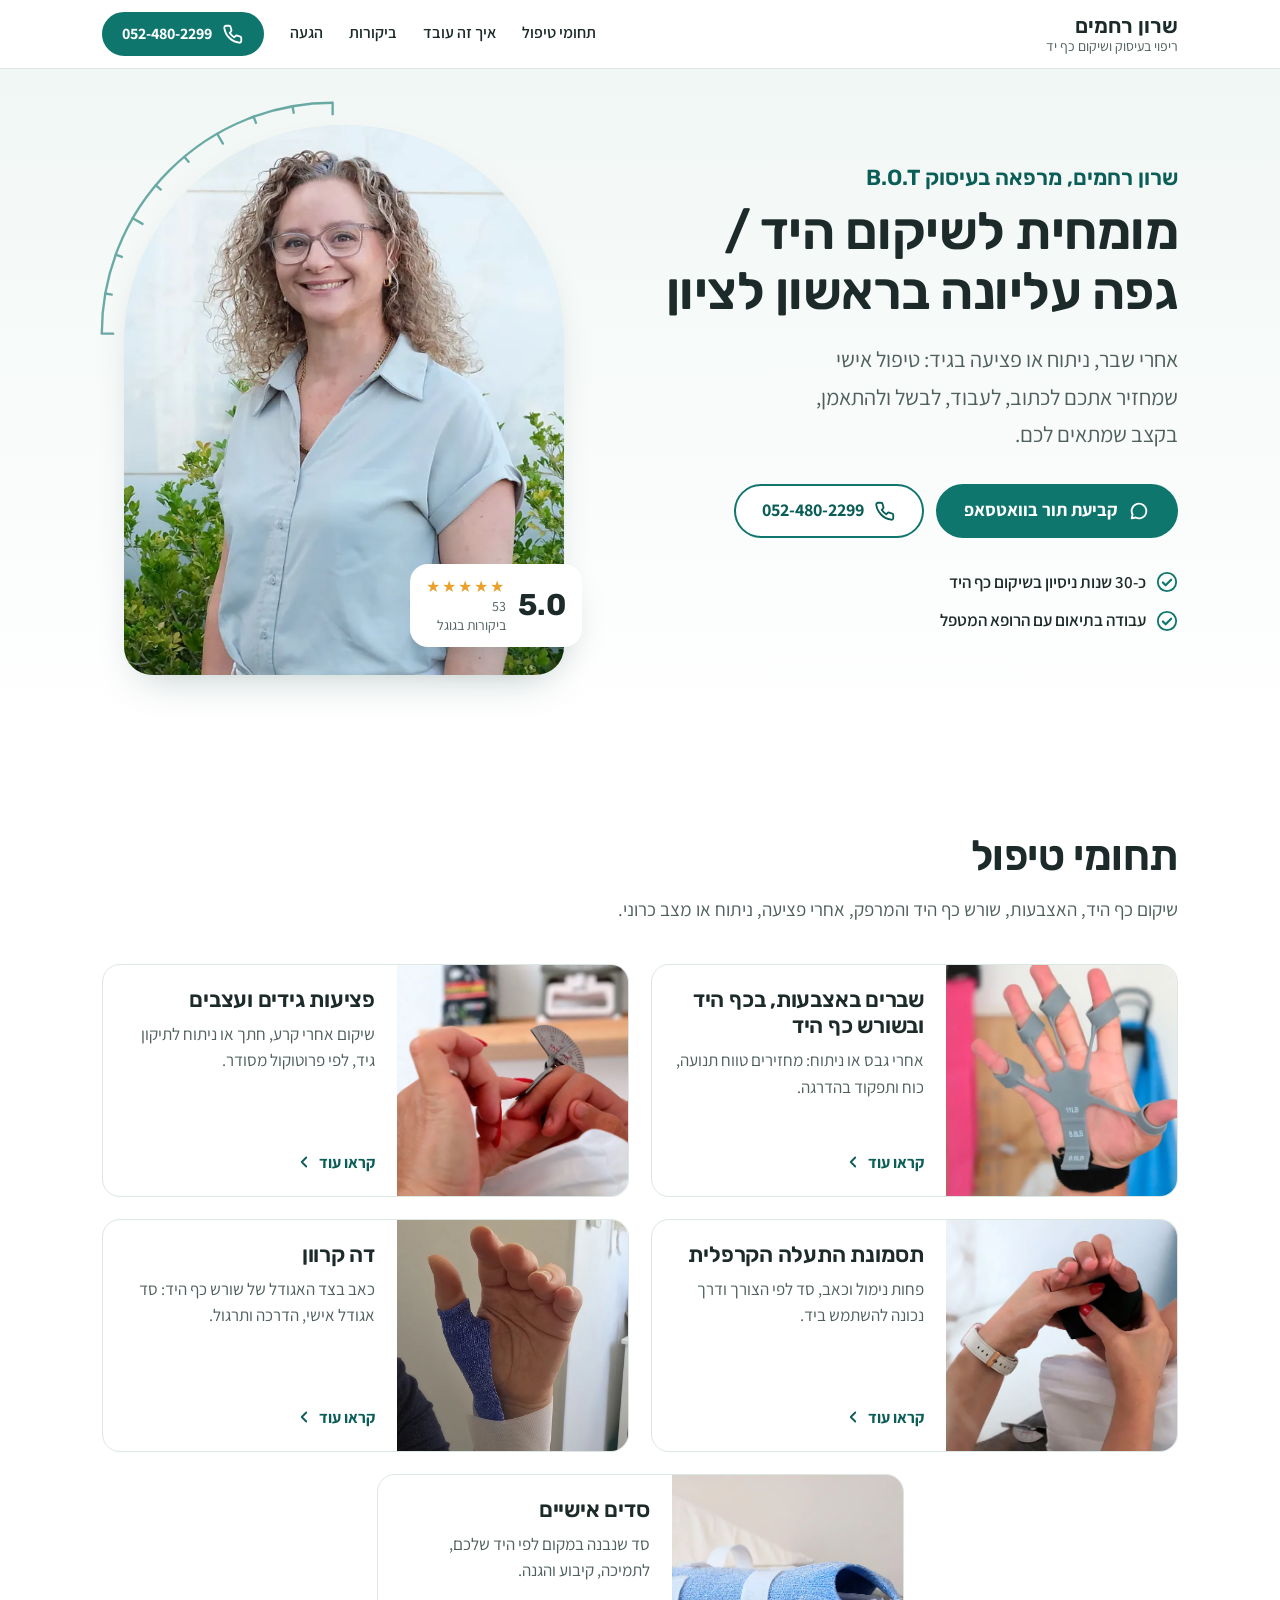
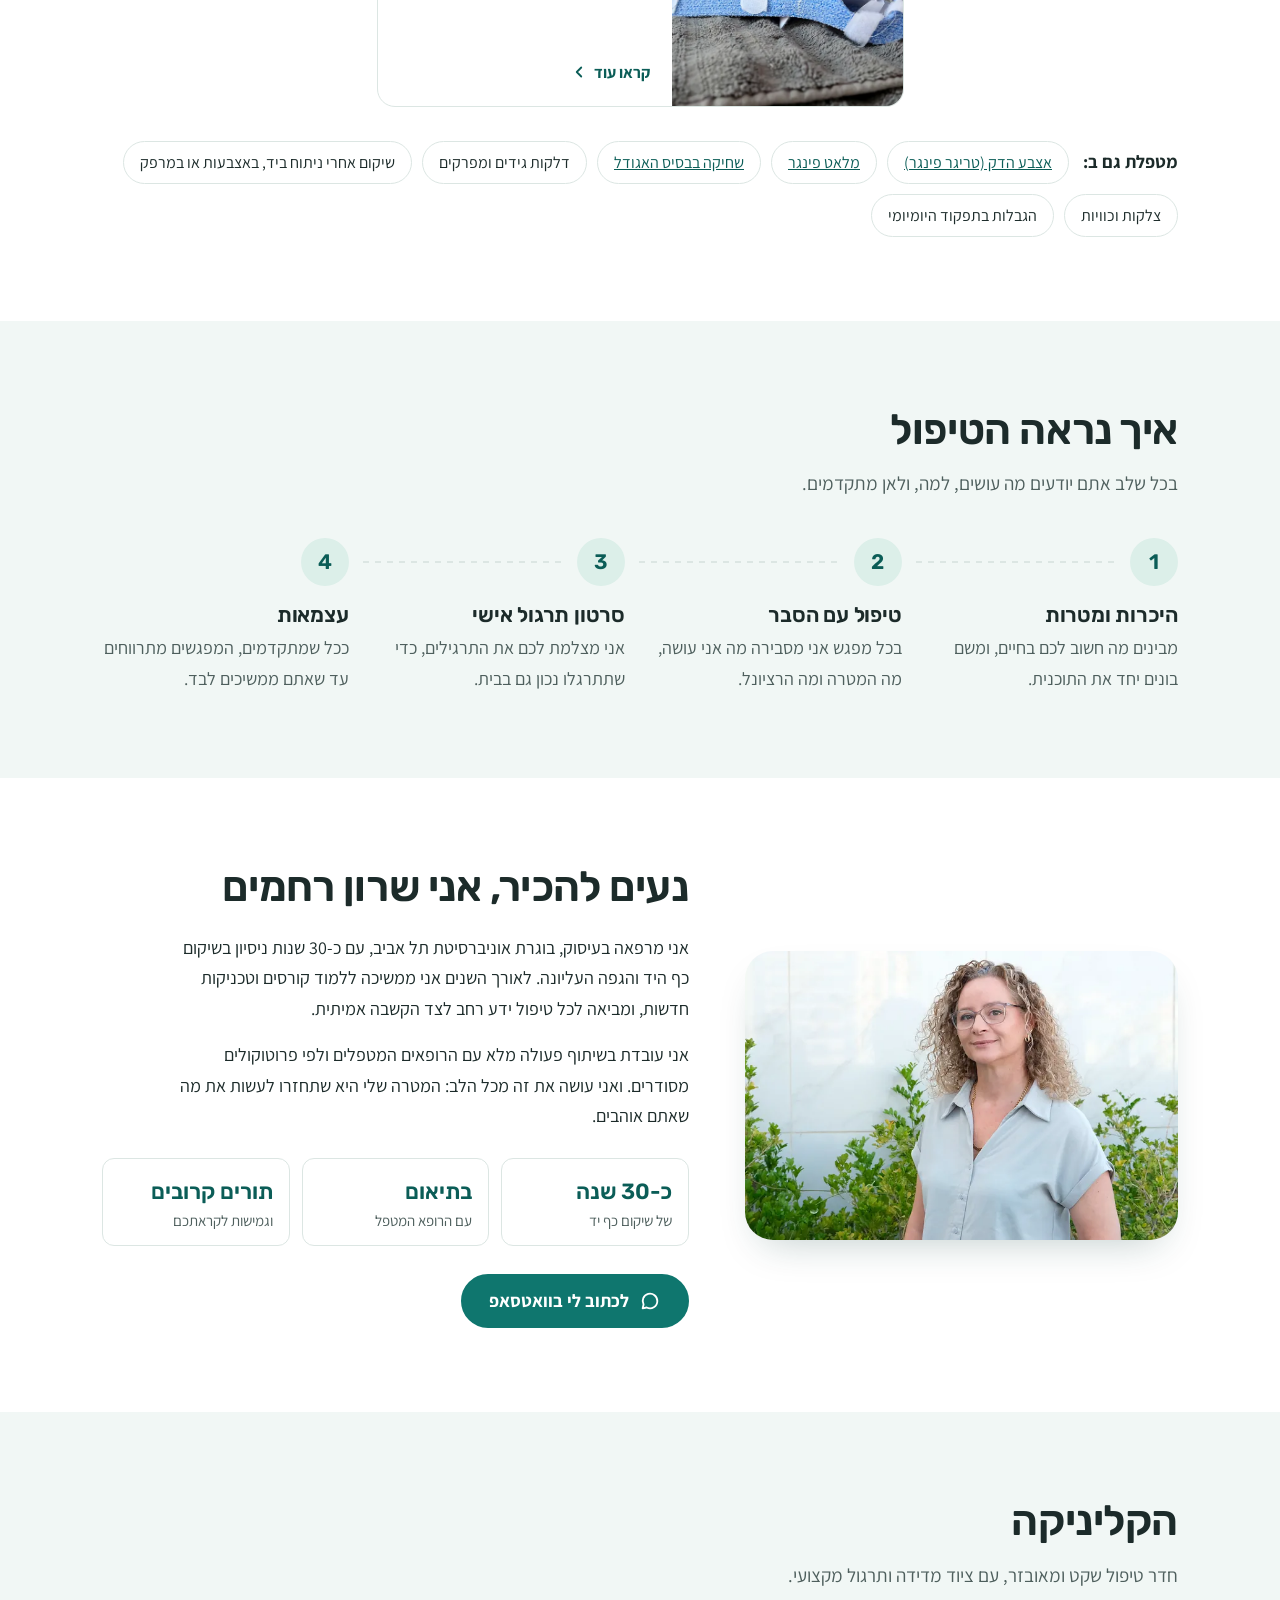
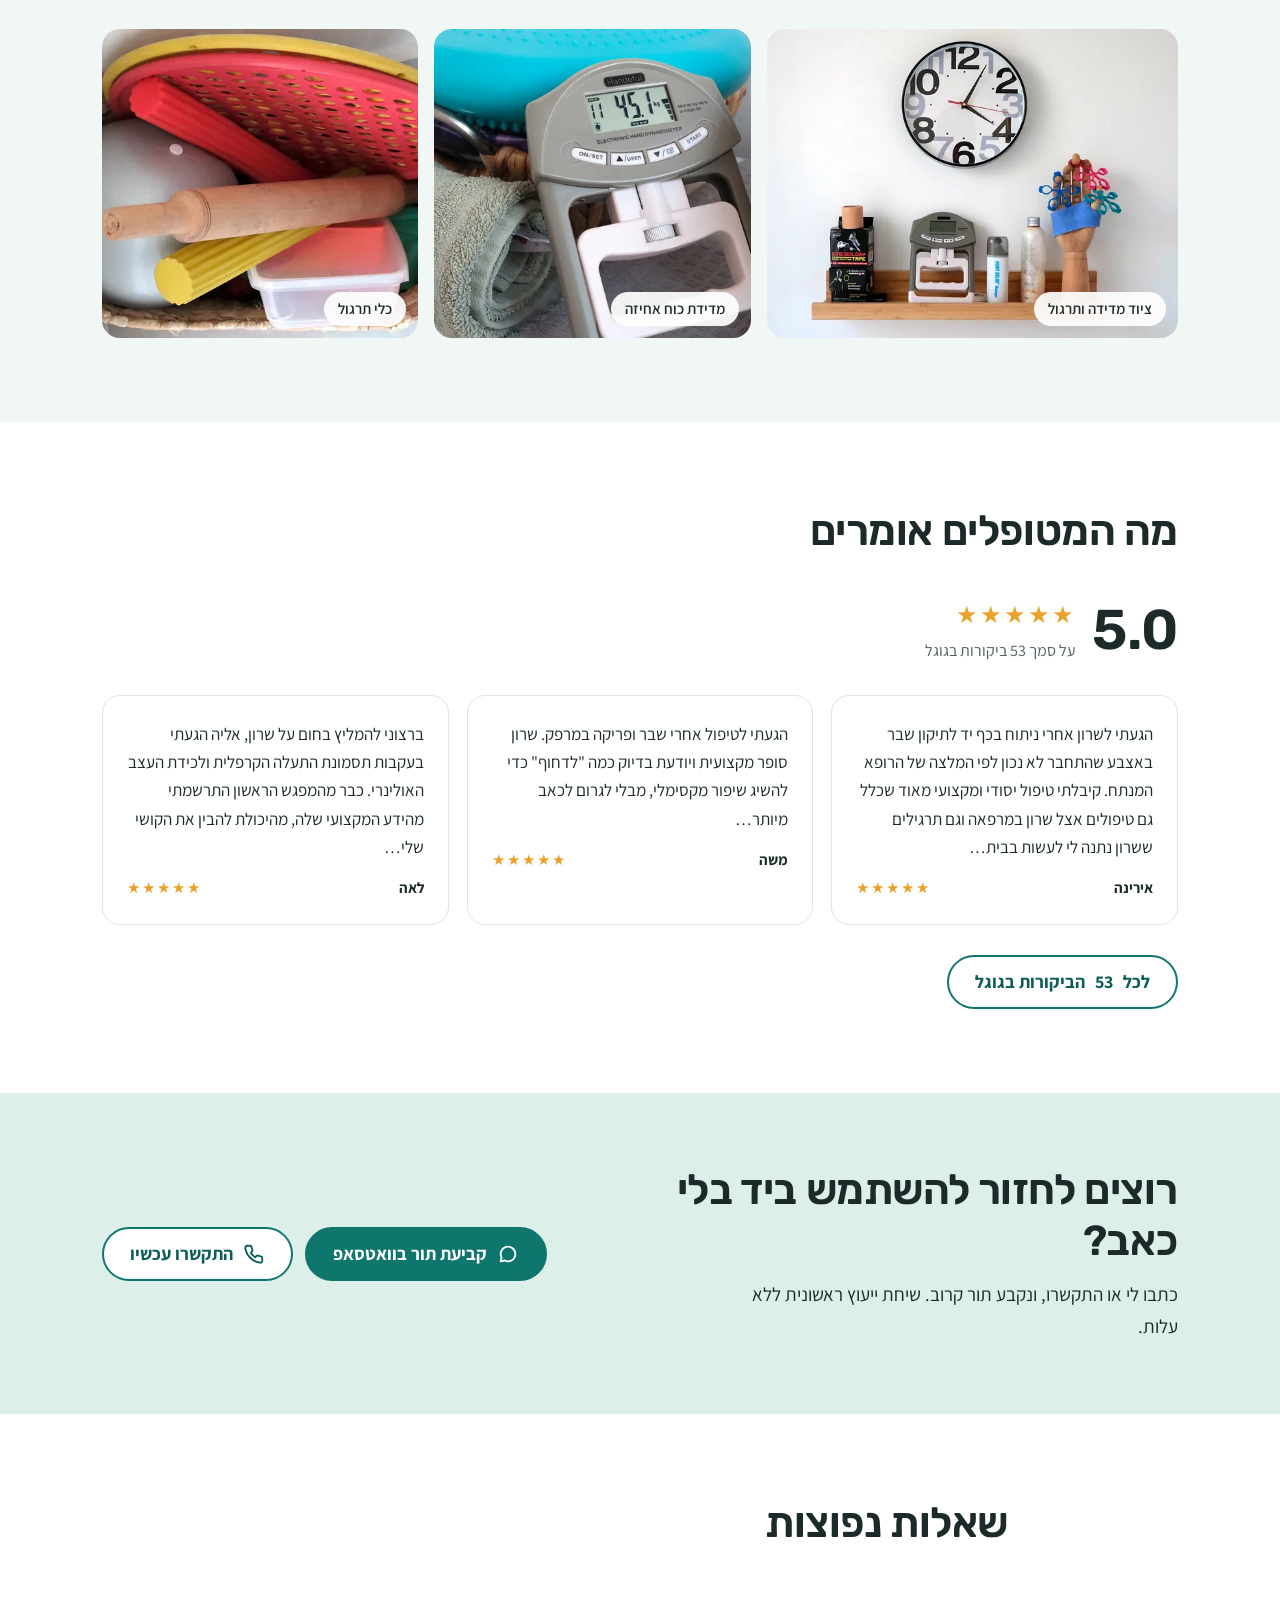
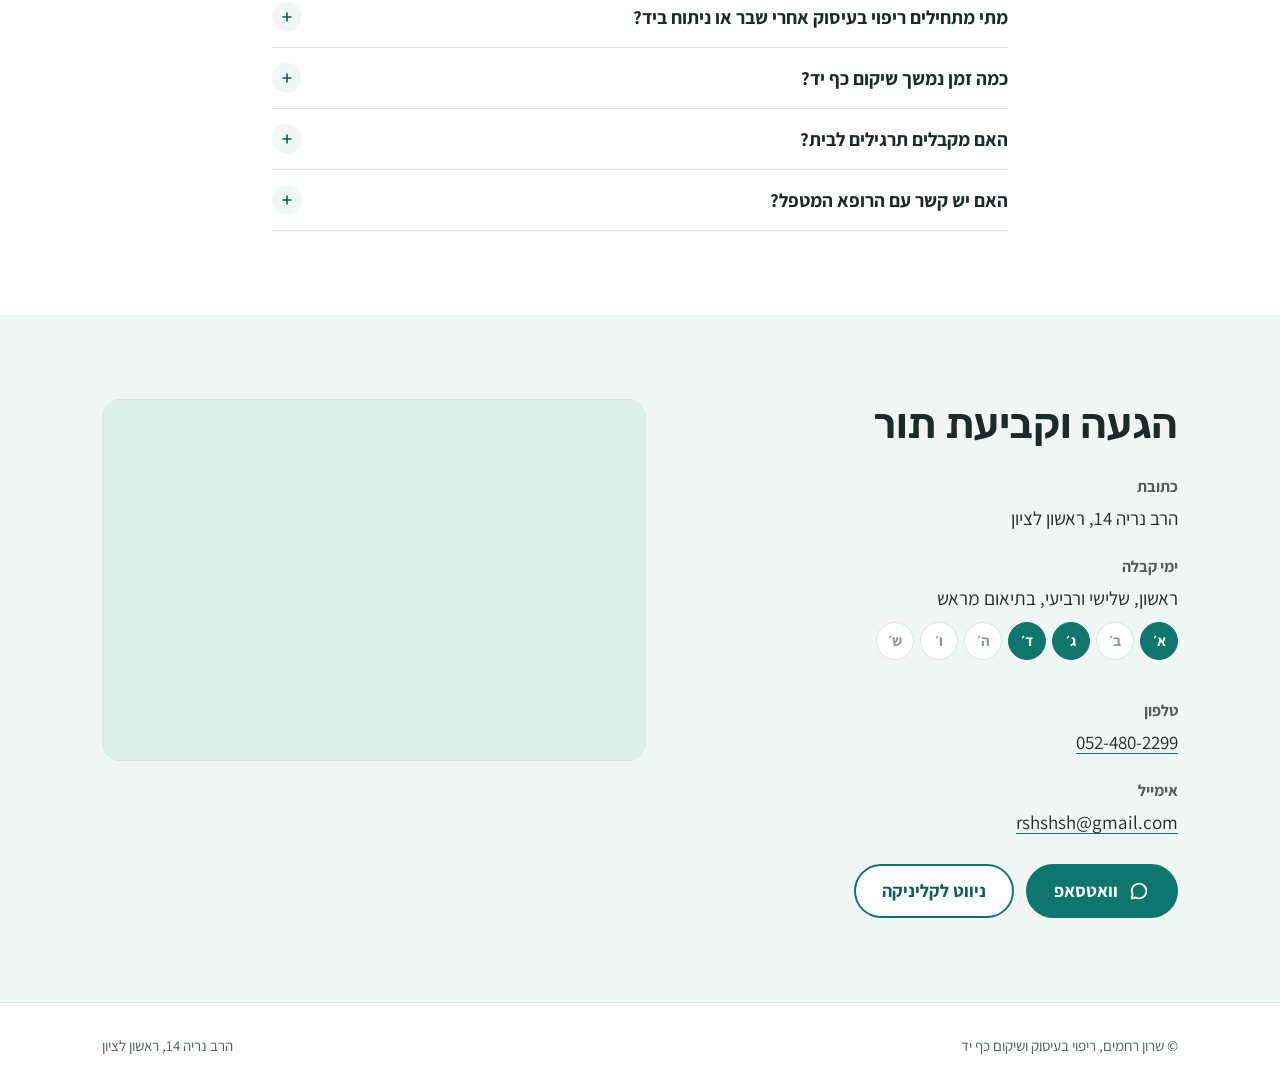
==== commit 1808e5a0: "Google reviews: sync to 5.0 / 53 Co-Authored-By: Claude Opus 5.5 <noreply@anthropic.com> Claude-Sess" ====
--- a/index.html
+++ b/index.html
@@ -73,7 +73,7 @@
 <figure class="portrait">
 <svg class="arc" viewBox="-4 -4 260 260" aria-hidden="true"><path id="arcline" d="M0 244A244 244 0 0 1 244 0" fill="none" stroke="currentColor" stroke-width="2.5"/><g stroke="currentColor" stroke-width="2.5" stroke-linecap="round"><path d="M0.0 244.0L12.0 244.0"/><path d="M3.7 201.6L10.6 202.8"/><path d="M14.7 160.5L21.3 162.9"/><path d="M32.7 122.0L43.1 128.0"/><path d="M57.1 87.2L62.4 91.7"/><path d="M87.2 57.1L91.7 62.4"/><path d="M122.0 32.7L128.0 43.1"/><path d="M160.5 14.7L162.9 21.3"/><path d="M201.6 3.7L202.8 10.6"/><path d="M244.0 0.0L244.0 12.0"/></g></svg>
 <div class="frame"><picture><source type="image/webp" srcset="/img/sharon-600.webp 600w, /img/sharon-1000.webp 1000w" sizes="(max-width:860px) 320px, 440px"><img src="/img/sharon-1000.jpg" width="1000" height="1250" alt="שרון רחמים, מרפאה בעיסוק, מחייכת על רקע צמחייה" fetchpriority="high"></picture></div>
-<a class="rating" href="#reviews"><b data-g="rating">5.0</b><span><i aria-hidden="true">★★★★★</i><span data-g="count">51</span> ביקורות בגוגל</span></a>
+<a class="rating" href="#reviews"><b data-g="rating">5.0</b><span><i aria-hidden="true">★★★★★</i><span data-g="count">53</span> ביקורות בגוגל</span></a>
 </figure>
 </div></section>
 
@@ -125,13 +125,13 @@
 
 <section id="reviews"><div class="wrap">
 <div class="sec-head"><h2>מה המטופלים אומרים</h2></div>
-<div class="score"><span class="big" data-g="rating">5.0</span><span><span class="stars" aria-label="5 מתוך 5 כוכבים">★★★★★</span><small>על סמך <span data-g="count">51</span> ביקורות בגוגל</small></span></div>
+<div class="score"><span class="big" data-g="rating">5.0</span><span><span class="stars" aria-label="5 מתוך 5 כוכבים">★★★★★</span><small>על סמך <span data-g="count">53</span> ביקורות בגוגל</small></span></div>
 <ul class="quotes">
 <li><blockquote>הגעתי לשרון אחרי ניתוח בכף יד לתיקון שבר באצבע שהתחבר לא נכון לפי המלצה של הרופא המנתח. קיבלתי טיפול יסודי ומקצועי מאוד שכלל גם טיפולים אצל שרון במרפאה וגם תרגילים ששרון נתנה לי לעשות בבית…</blockquote><footer><b>אירינה</b><span class="stars" aria-label="5 כוכבים">★★★★★</span></footer></li>
 <li><blockquote>הגעתי לטיפול אחרי שבר ופריקה במרפק. שרון סופר מקצועית ויודעת בדיוק כמה "לדחוף" כדי להשיג שיפור מקסימלי, מבלי לגרום לכאב מיותר…</blockquote><footer><b>משה</b><span class="stars" aria-label="5 כוכבים">★★★★★</span></footer></li>
 <li><blockquote>ברצוני להמליץ בחום על שרון, אליה הגעתי בעקבות תסמונת התעלה הקרפלית ולכידת העצב האולינרי. כבר מהמפגש הראשון התרשמתי מהידע המקצועי שלה, מהיכולת להבין את הקושי שלי…</blockquote><footer><b>לאה</b><span class="stars" aria-label="5 כוכבים">★★★★★</span></footer></li>
 </ul>
-<div class="ctas"><a class="btn ghost" href="https://maps.app.goo.gl/RUmNpomJ3WUQEmzW7">לכל <span data-g="count">51</span> הביקורות בגוגל</a></div>
+<div class="ctas"><a class="btn ghost" href="https://maps.app.goo.gl/RUmNpomJ3WUQEmzW7">לכל <span data-g="count">53</span> הביקורות בגוגל</a></div>
 </div></section>
 
 <div class="cta-band"><div class="wrap">
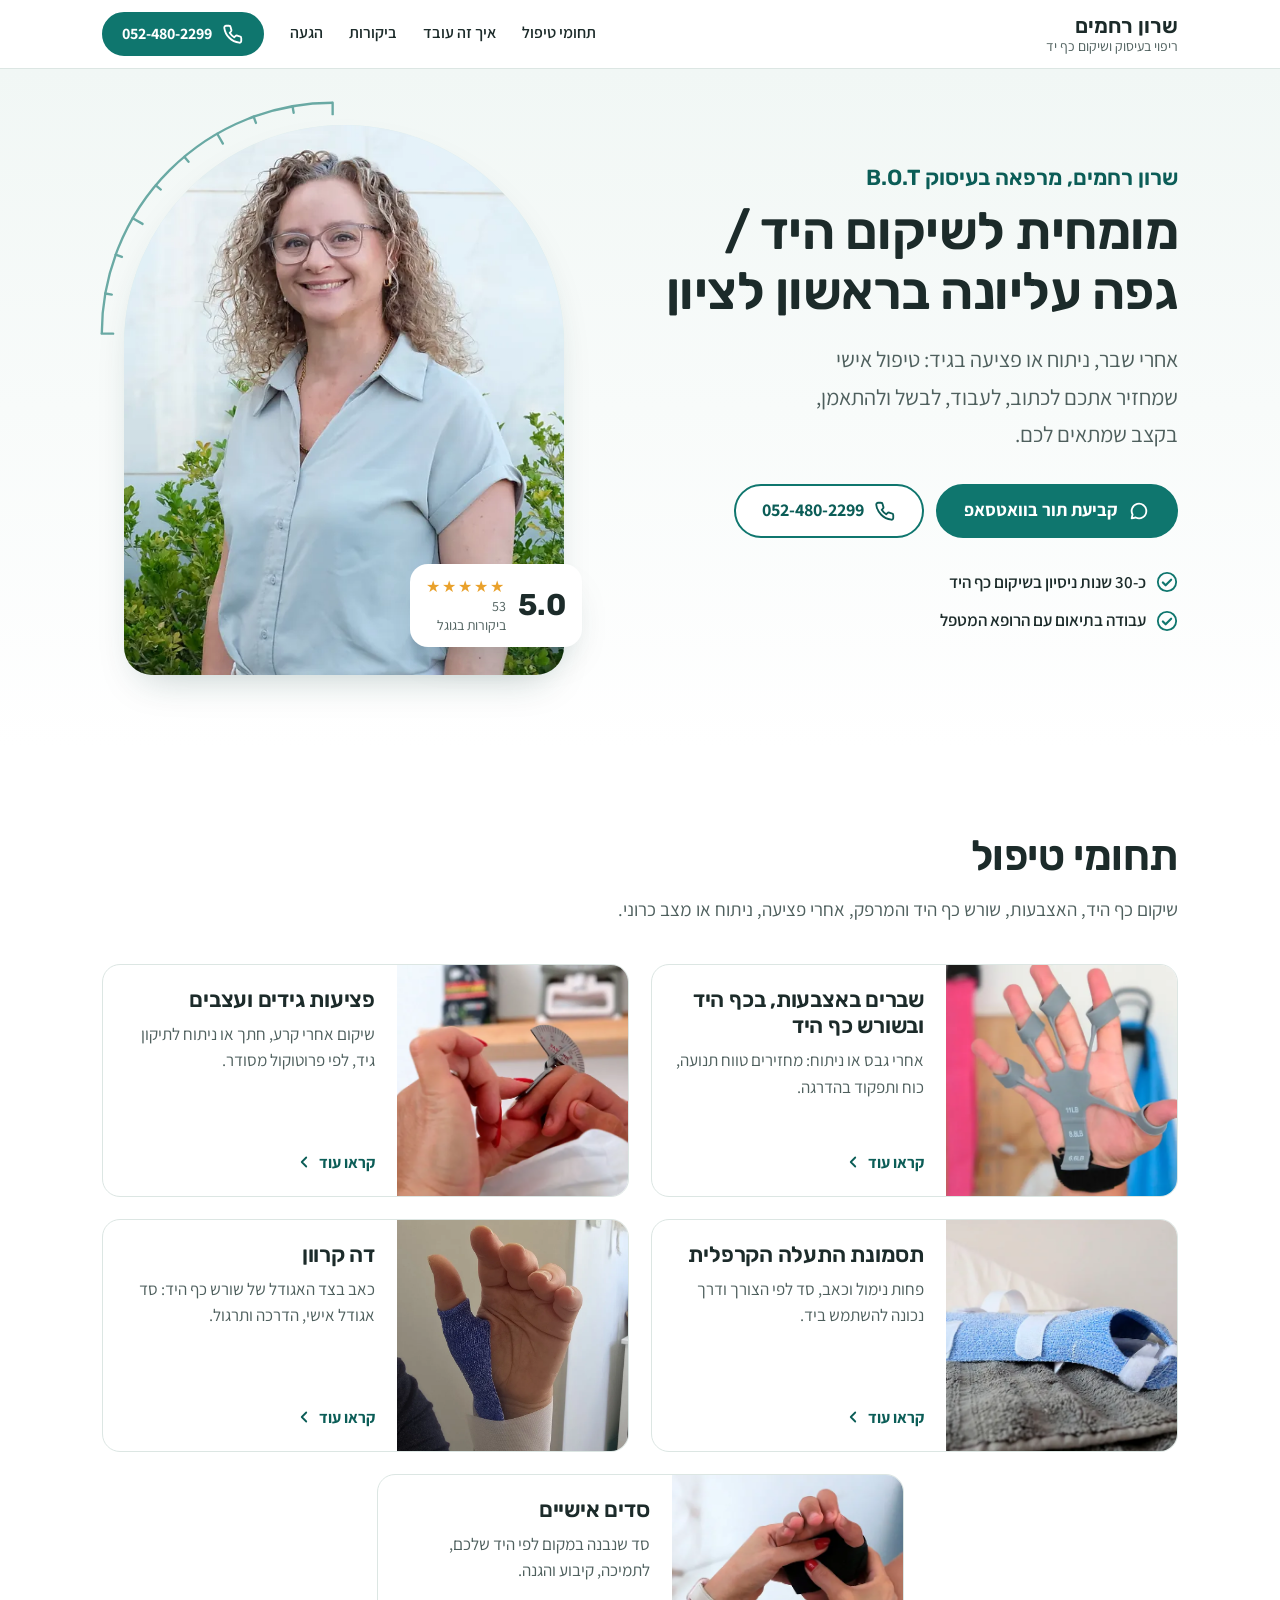
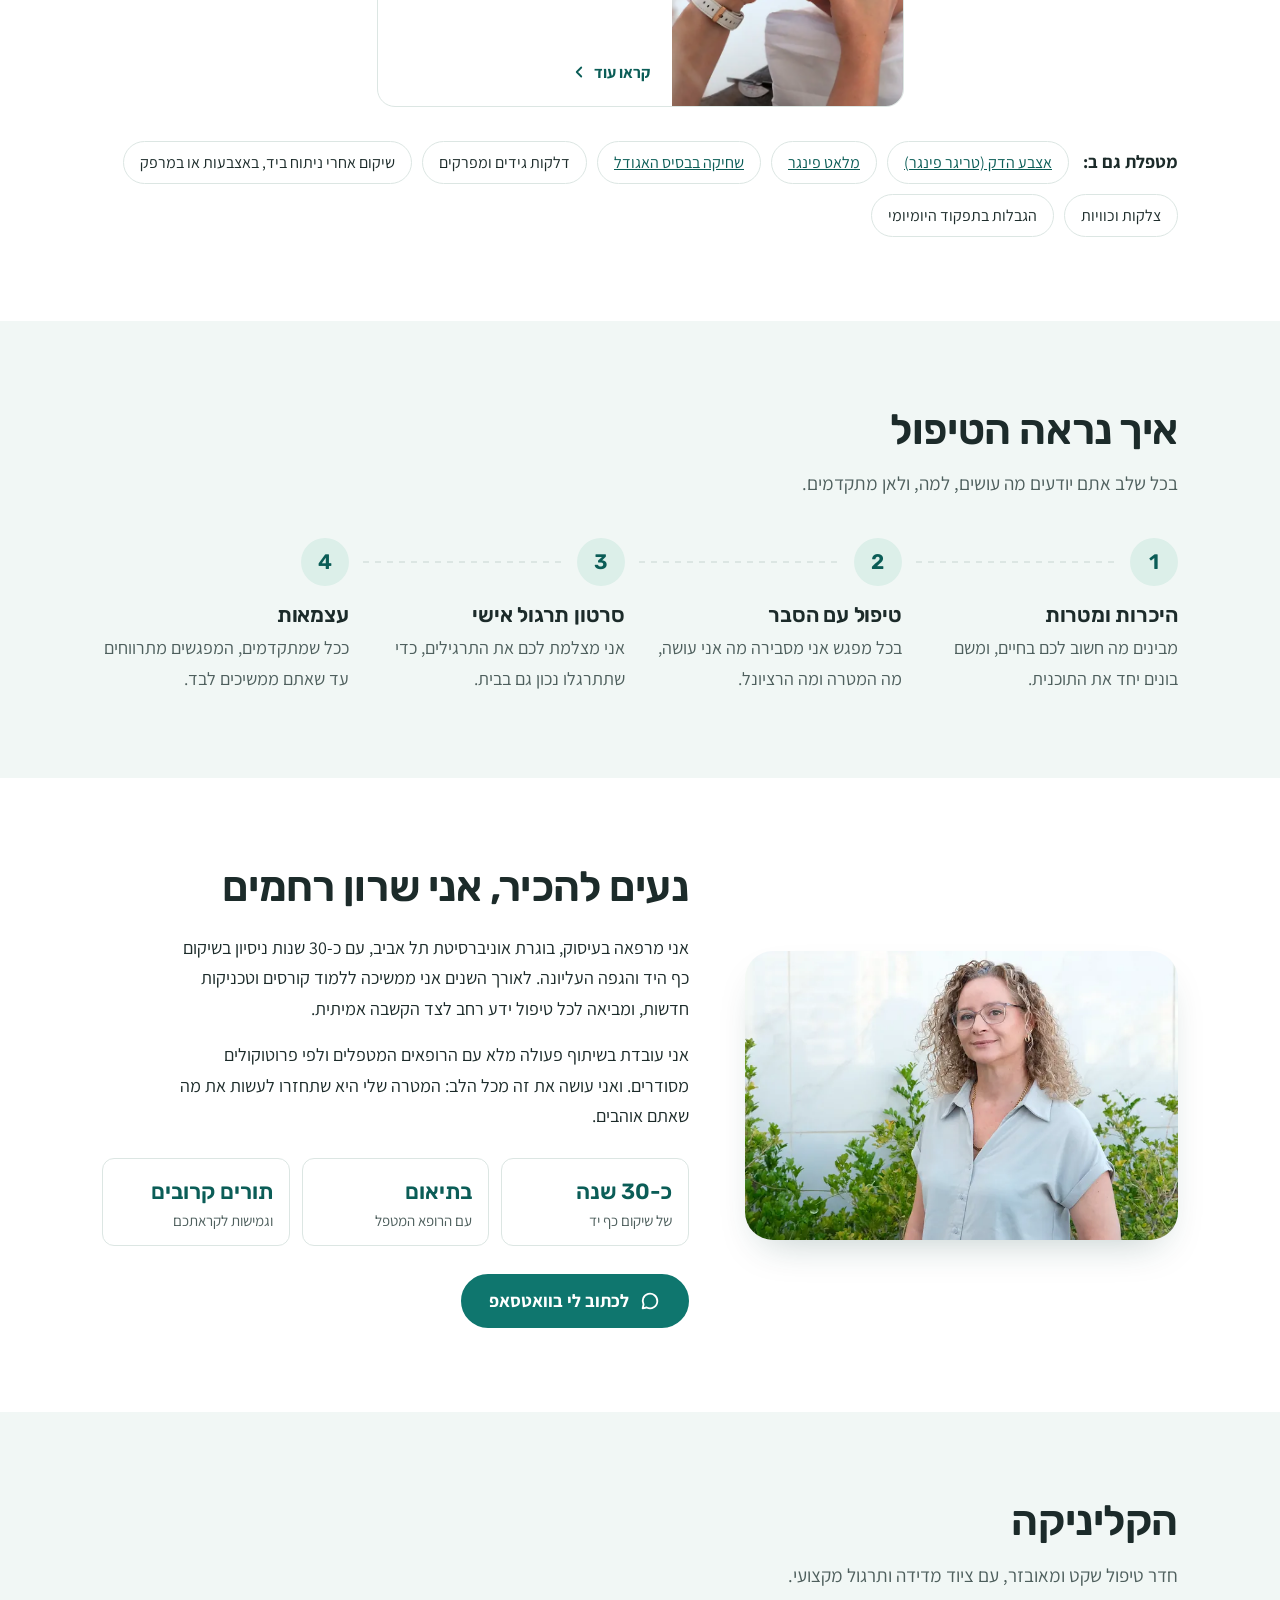
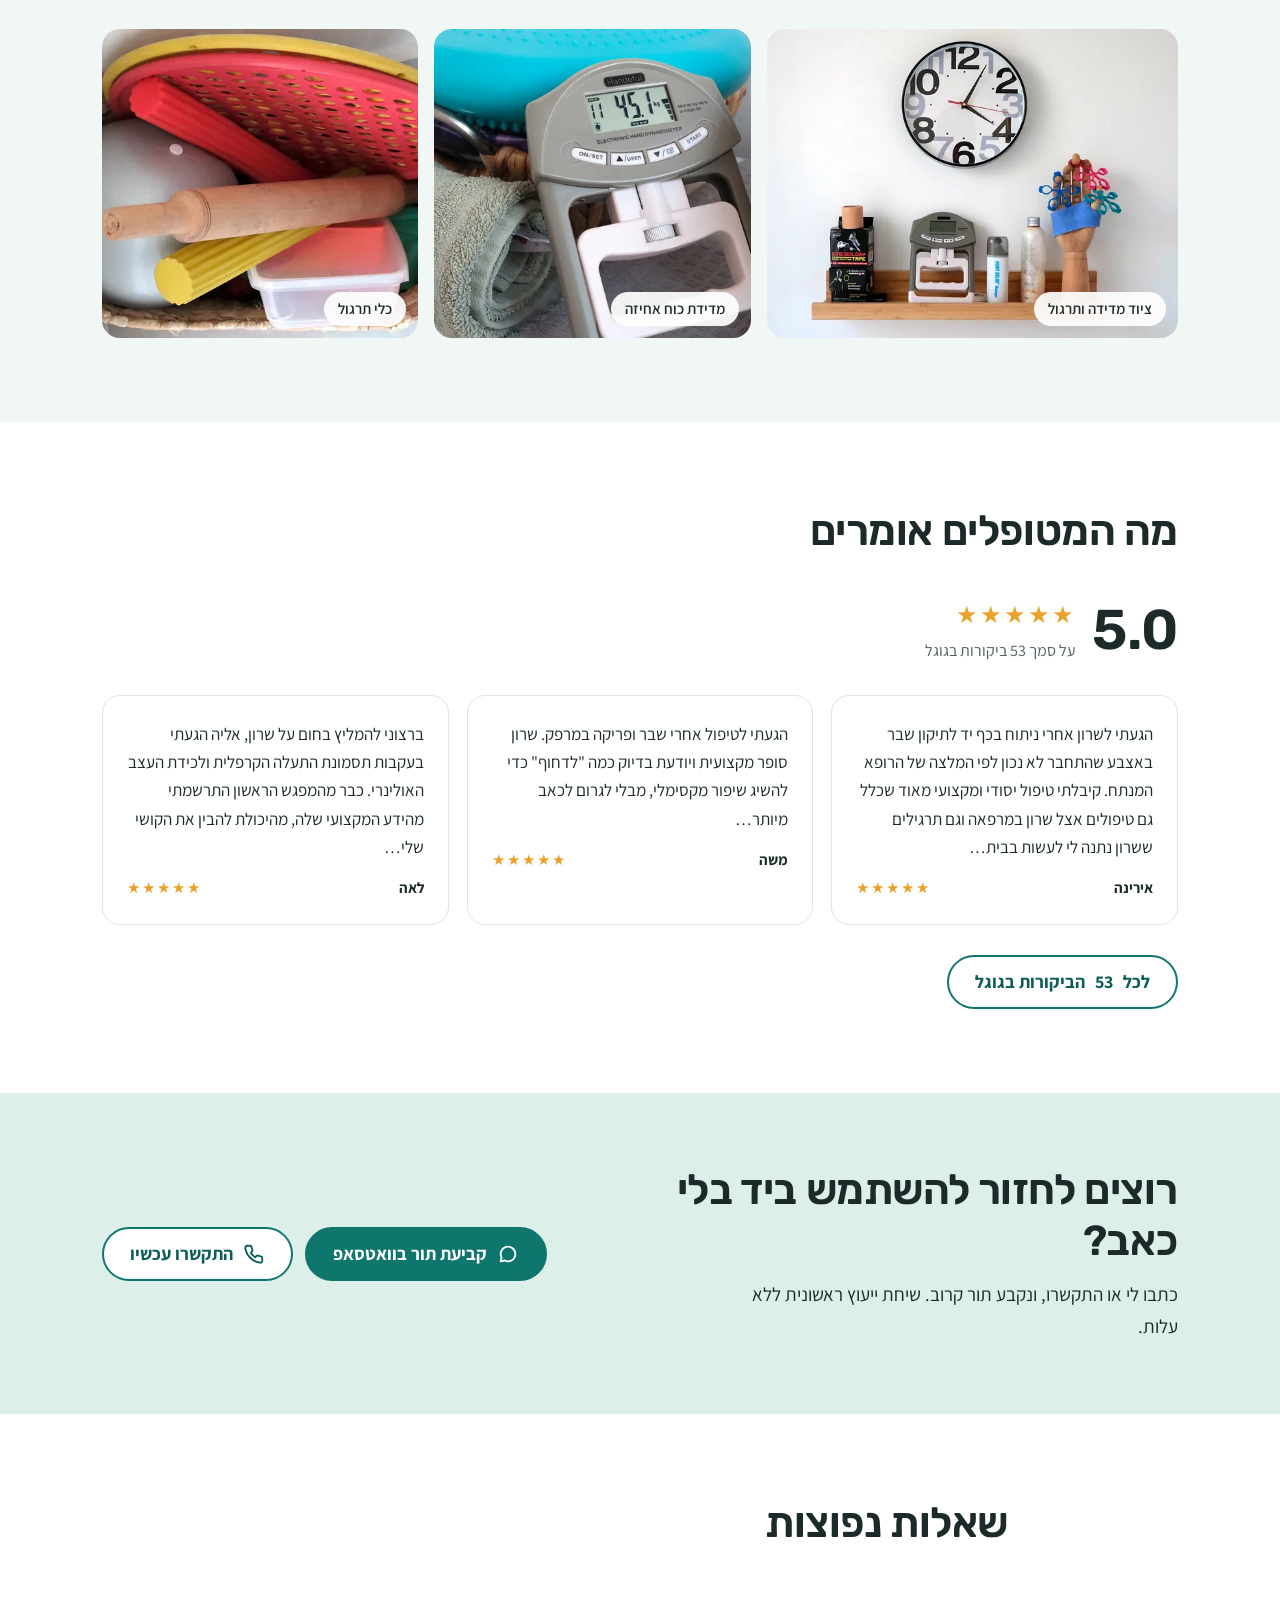
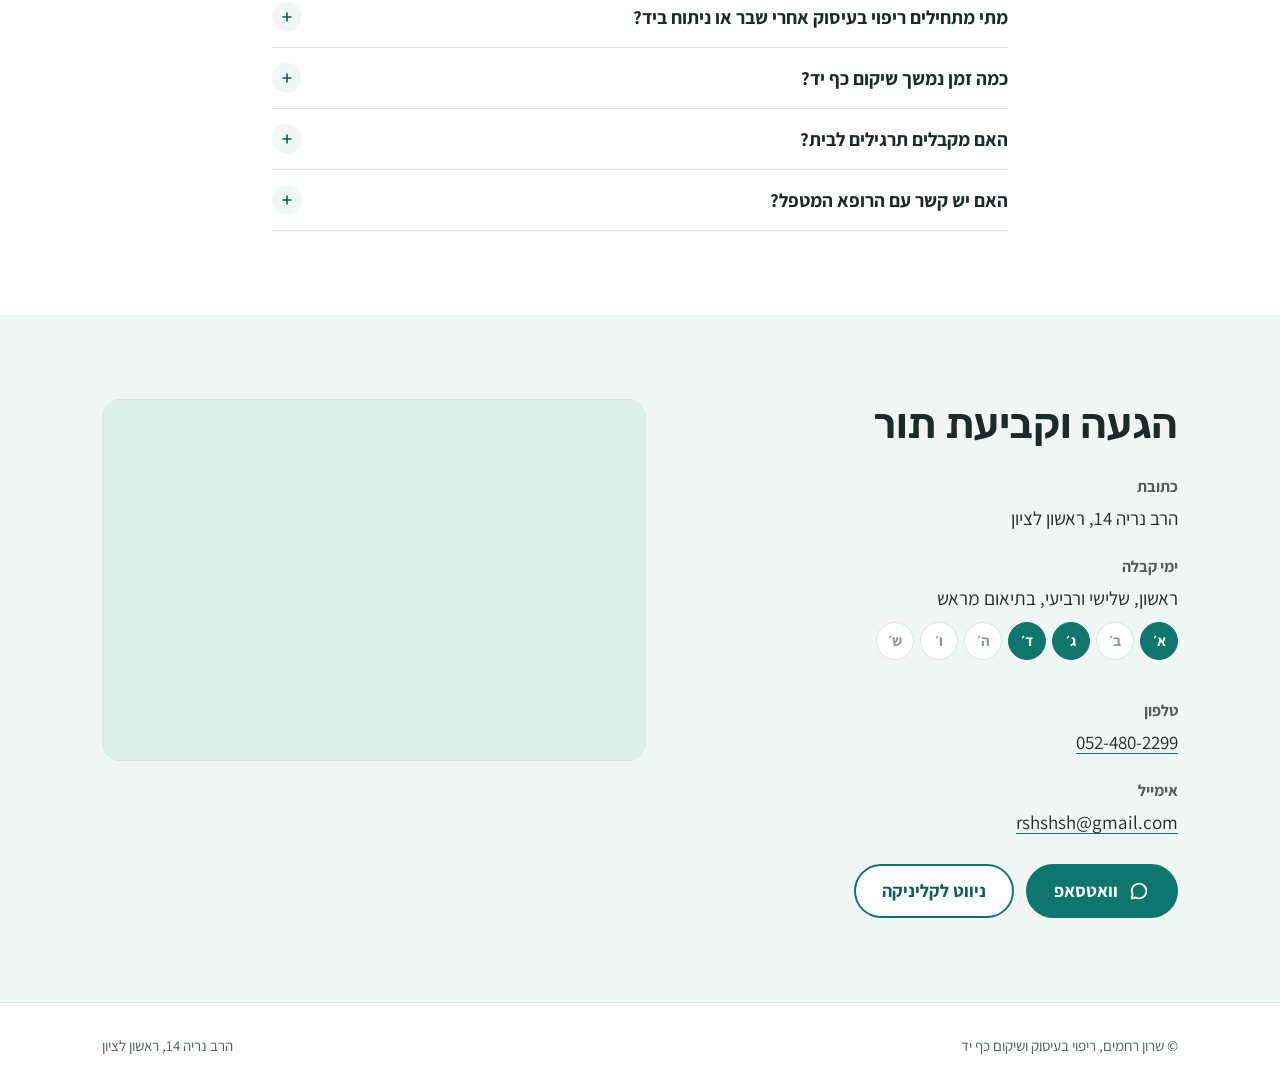
==== commit 73e6cecc: "Preview: swap photos between carpal tunnel and custom splints Co-Authored-By: Claude Opus 5.5 <norep" ====
--- a/index.html
+++ b/index.html
@@ -82,9 +82,9 @@
 <ul class="cards">
 <li class="card"><picture><source type="image/webp" srcset="/img/finger-trainer-760.webp"><img src="/img/finger-trainer-1400.jpg" width="1400" height="933" loading="lazy" alt="יד מתרגלת עם מאמן אצבעות מגומי"></picture><div class="body"><h3><a href="/hand-wrist-fracture/">שברים באצבעות, בכף היד ובשורש כף היד</a></h3><p>אחרי גבס או ניתוח: מחזירים טווח תנועה, כוח ותפקוד בהדרגה.</p><span class="more" aria-hidden="true">קראו עוד<svg><use href="#i-left"/></svg></span></div></li>
 <li class="card"><picture><source type="image/webp" srcset="/img/goniometer-760.webp"><img src="/img/goniometer-1400.jpg" width="1400" height="933" loading="lazy" alt="מדידת טווח תנועה של אצבע בגוניומטר"></picture><div class="body"><h3><a href="/tendon-injury/">פציעות גידים ועצבים</a></h3><p>שיקום אחרי קרע, חתך או ניתוח לתיקון גיד, לפי פרוטוקול מסודר.</p><span class="more" aria-hidden="true">קראו עוד<svg><use href="#i-left"/></svg></span></div></li>
-<li class="card"><picture><source type="image/webp" srcset="/img/splint-fitting-760.webp"><img src="/img/splint-fitting-1400.jpg" width="1400" height="933" loading="lazy" alt="התאמת סד לכף היד של מטופל"></picture><div class="body"><h3><a href="/carpal-tunnel/">תסמונת התעלה הקרפלית</a></h3><p>פחות נימול וכאב, סד לפי הצורך ודרך נכונה להשתמש ביד.</p><span class="more" aria-hidden="true">קראו עוד<svg><use href="#i-left"/></svg></span></div></li>
+<li class="card"><picture><source type="image/webp" srcset="/img/custom-splint-760.webp"><img src="/img/custom-splint-1400.jpg" width="1400" height="933" loading="lazy" alt="סד אישי לשורש כף היד"></picture><div class="body"><h3><a href="/carpal-tunnel/">תסמונת התעלה הקרפלית</a></h3><p>פחות נימול וכאב, סד לפי הצורך ודרך נכונה להשתמש ביד.</p><span class="more" aria-hidden="true">קראו עוד<svg><use href="#i-left"/></svg></span></div></li>
 <li class="card"><picture><source type="image/webp" srcset="/img/de-quervain-splint-760.webp"><img src="/img/de-quervain-splint-1200.jpg" width="1200" height="1200" loading="lazy" alt="סד אגודל אישי"></picture><div class="body"><h3><a href="/de-quervain/">דה קרוון</a></h3><p>כאב בצד האגודל של שורש כף היד: סד אגודל אישי, הדרכה ותרגול.</p><span class="more" aria-hidden="true">קראו עוד<svg><use href="#i-left"/></svg></span></div></li>
-<li class="card"><picture><source type="image/webp" srcset="/img/custom-splint-760.webp"><img src="/img/custom-splint-1400.jpg" width="1400" height="933" loading="lazy" alt="סד אישי לשורש כף היד"></picture><div class="body"><h3><a href="/custom-splints/">סדים אישיים</a></h3><p>סד שנבנה במקום לפי היד שלכם, לתמיכה, קיבוע והגנה.</p><span class="more" aria-hidden="true">קראו עוד<svg><use href="#i-left"/></svg></span></div></li>
+<li class="card"><picture><source type="image/webp" srcset="/img/splint-fitting-760.webp"><img src="/img/splint-fitting-1400.jpg" width="1400" height="933" loading="lazy" alt="התאמת סד לכף היד של מטופל"></picture><div class="body"><h3><a href="/custom-splints/">סדים אישיים</a></h3><p>סד שנבנה במקום לפי היד שלכם, לתמיכה, קיבוע והגנה.</p><span class="more" aria-hidden="true">קראו עוד<svg><use href="#i-left"/></svg></span></div></li>
 </ul>
 <div class="also"><strong>מטפלת גם ב:</strong><span><a href="/trigger-finger/">אצבע הדק (טריגר פינגר)</a></span><span><a href="/mallet-finger/">מלאט פינגר</a></span><span><a href="/thumb-arthritis/">שחיקה בבסיס האגודל</a></span><span>דלקות גידים ומפרקים</span><span>שיקום אחרי ניתוח ביד, באצבעות או במרפק</span><span>צלקות וכוויות</span><span>הגבלות בתפקוד היומיומי</span></div>
 </div></section>
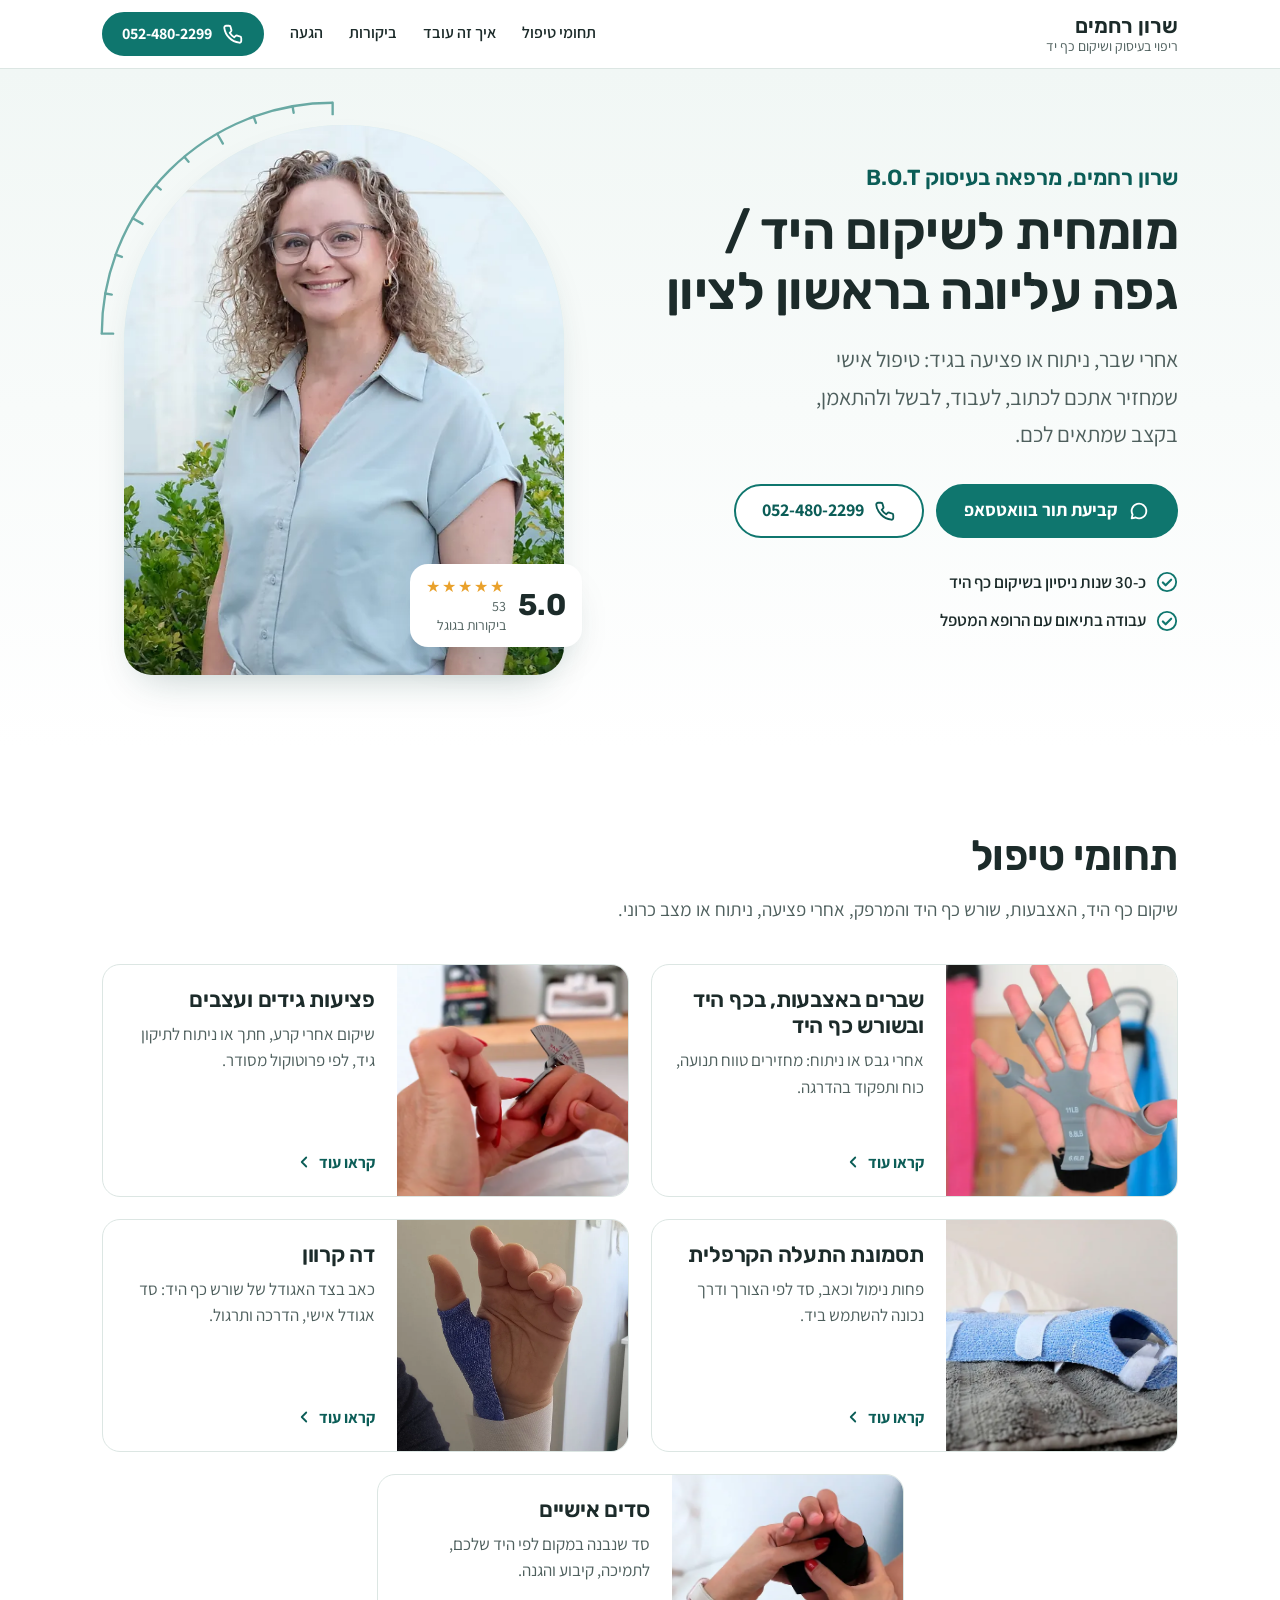
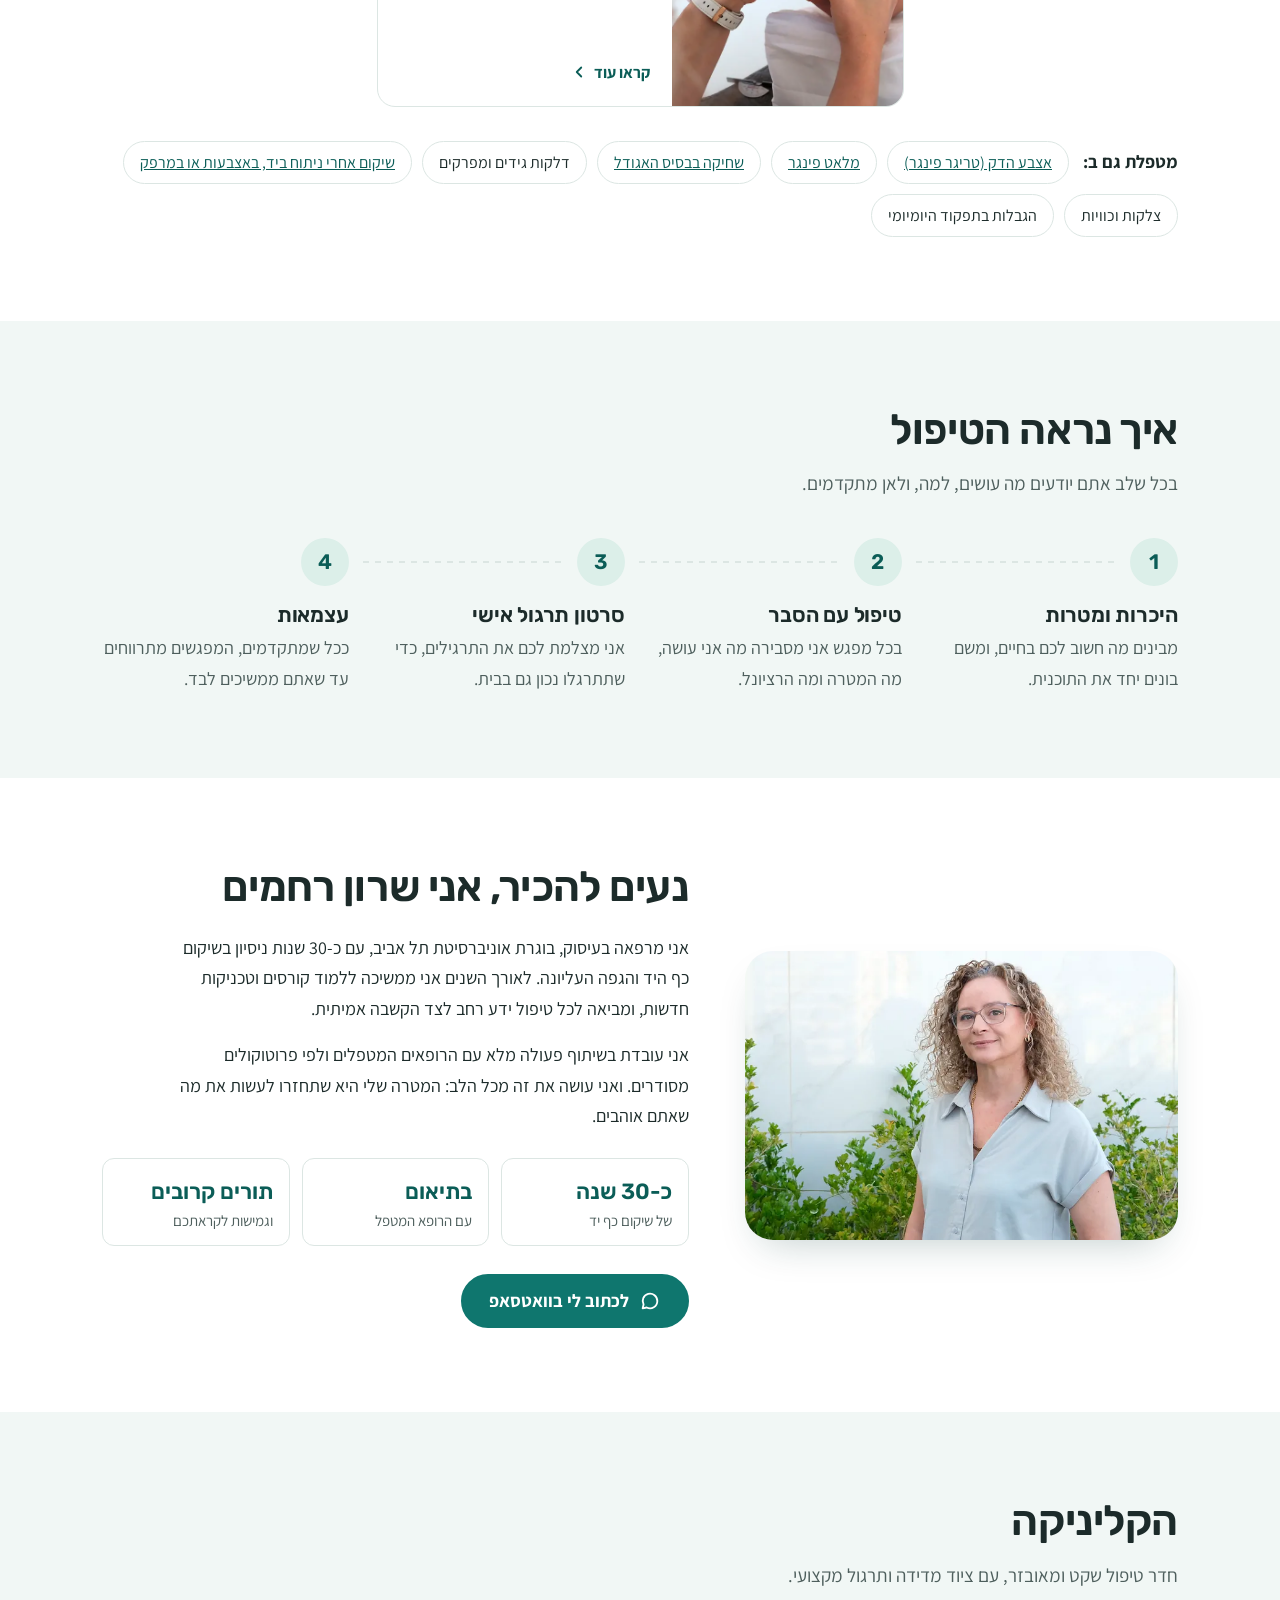
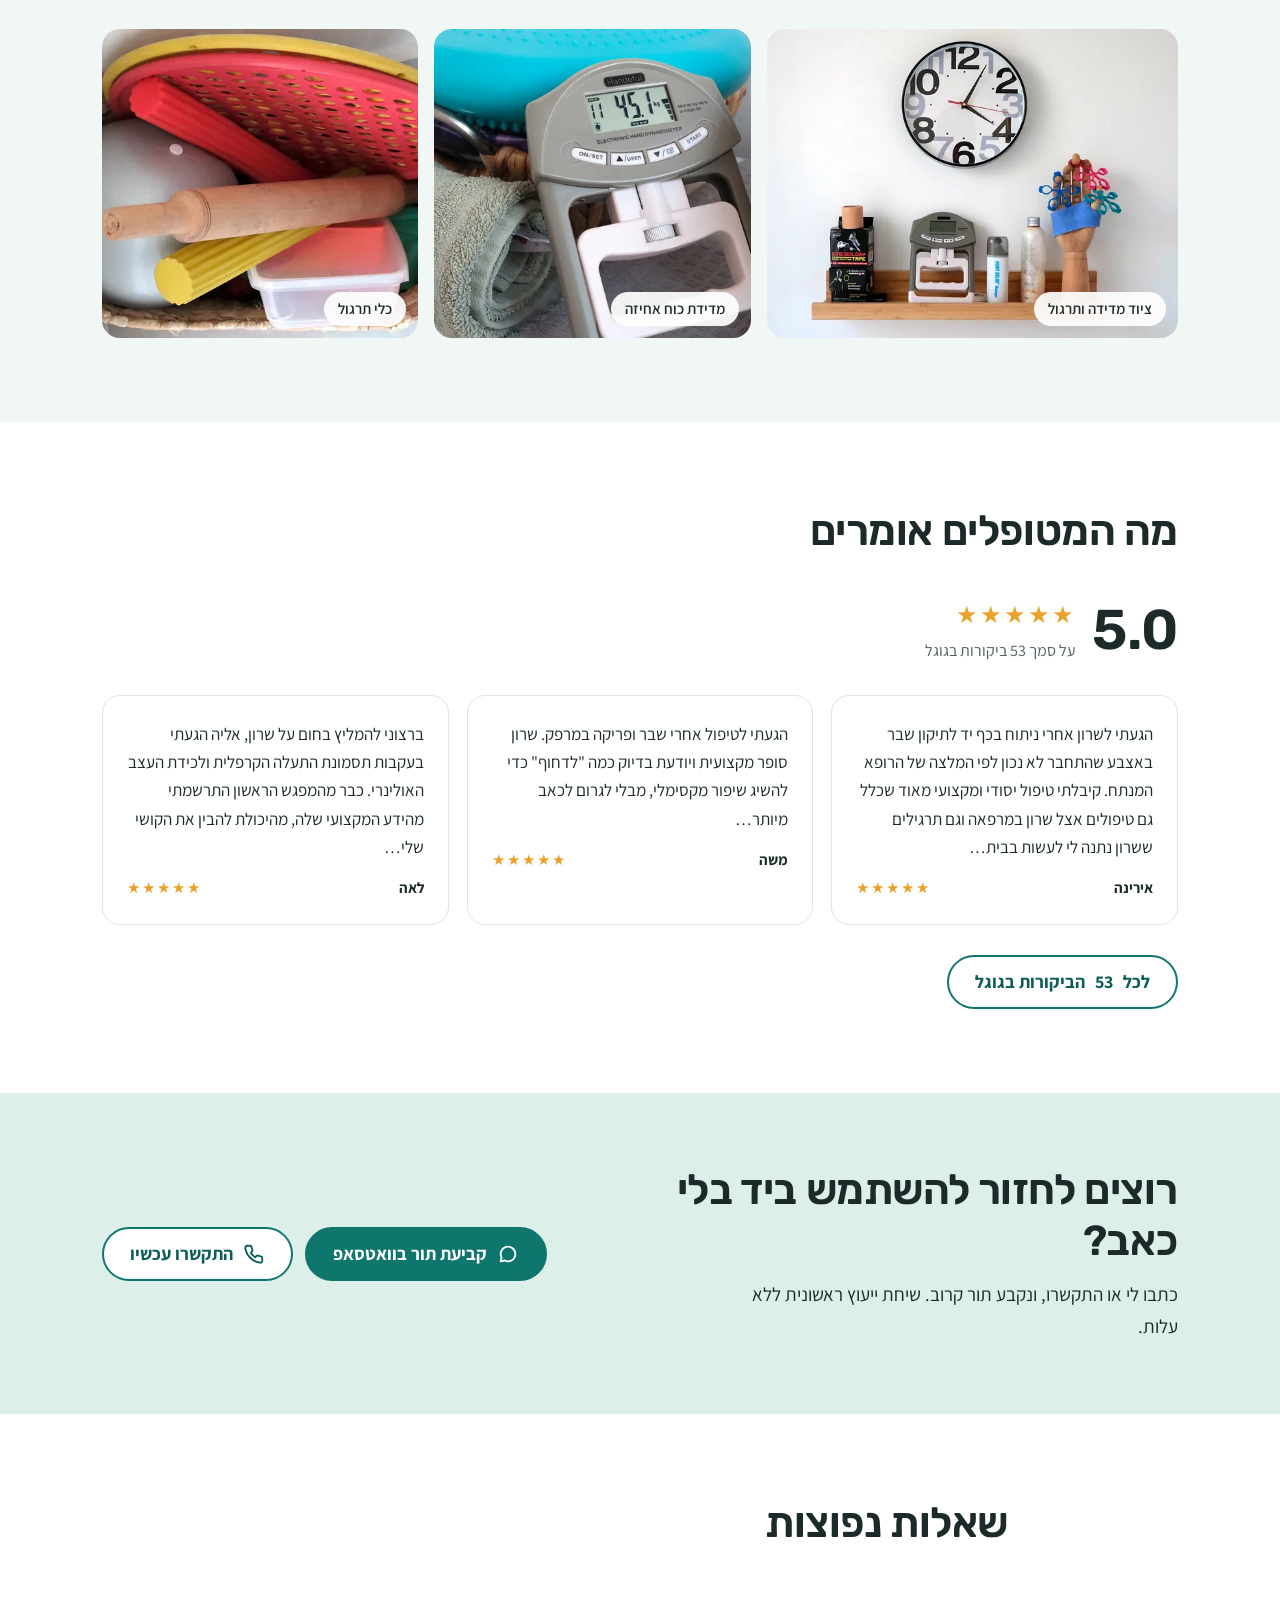
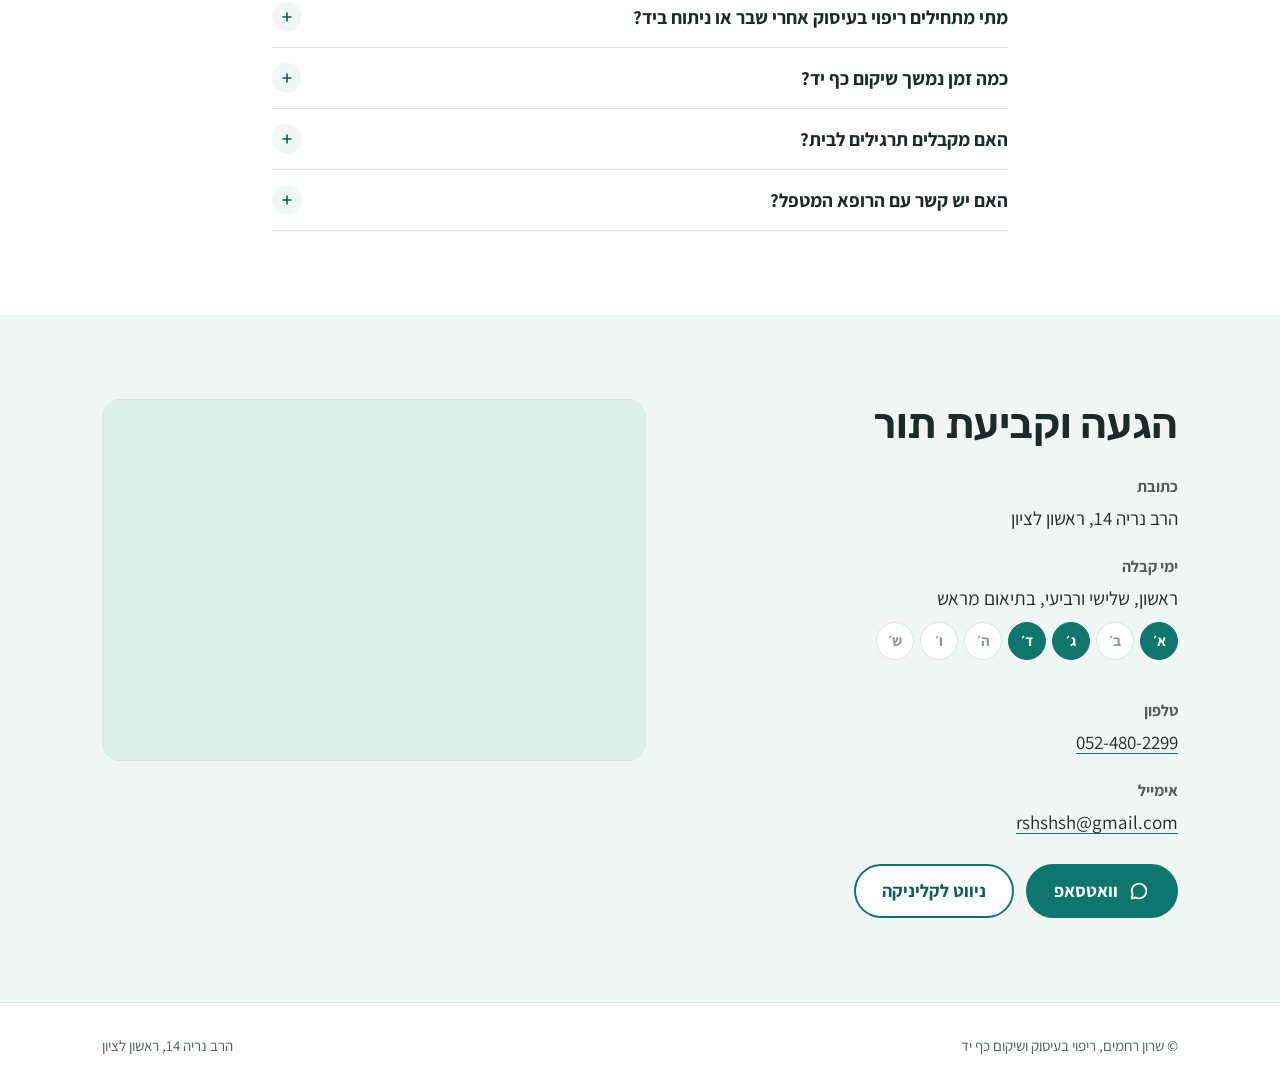
==== commit ecb07fa3: "Add post-surgery hand rehab page Co-Authored-By: Claude Opus 5.5 <noreply@anthropic.com> Claude-Sess" ====
--- a/index.html
+++ b/index.html
@@ -86,7 +86,7 @@
 <li class="card"><picture><source type="image/webp" srcset="/img/de-quervain-splint-760.webp"><img src="/img/de-quervain-splint-1200.jpg" width="1200" height="1200" loading="lazy" alt="סד אגודל אישי"></picture><div class="body"><h3><a href="/de-quervain/">דה קרוון</a></h3><p>כאב בצד האגודל של שורש כף היד: סד אגודל אישי, הדרכה ותרגול.</p><span class="more" aria-hidden="true">קראו עוד<svg><use href="#i-left"/></svg></span></div></li>
 <li class="card"><picture><source type="image/webp" srcset="/img/splint-fitting-760.webp"><img src="/img/splint-fitting-1400.jpg" width="1400" height="933" loading="lazy" alt="התאמת סד לכף היד של מטופל"></picture><div class="body"><h3><a href="/custom-splints/">סדים אישיים</a></h3><p>סד שנבנה במקום לפי היד שלכם, לתמיכה, קיבוע והגנה.</p><span class="more" aria-hidden="true">קראו עוד<svg><use href="#i-left"/></svg></span></div></li>
 </ul>
-<div class="also"><strong>מטפלת גם ב:</strong><span><a href="/trigger-finger/">אצבע הדק (טריגר פינגר)</a></span><span><a href="/mallet-finger/">מלאט פינגר</a></span><span><a href="/thumb-arthritis/">שחיקה בבסיס האגודל</a></span><span>דלקות גידים ומפרקים</span><span>שיקום אחרי ניתוח ביד, באצבעות או במרפק</span><span>צלקות וכוויות</span><span>הגבלות בתפקוד היומיומי</span></div>
+<div class="also"><strong>מטפלת גם ב:</strong><span><a href="/trigger-finger/">אצבע הדק (טריגר פינגר)</a></span><span><a href="/mallet-finger/">מלאט פינגר</a></span><span><a href="/thumb-arthritis/">שחיקה בבסיס האגודל</a></span><span>דלקות גידים ומפרקים</span><span><a href="/post-surgery-rehab/">שיקום אחרי ניתוח ביד, באצבעות או במרפק</a></span><span>צלקות וכוויות</span><span>הגבלות בתפקוד היומיומי</span></div>
 </div></section>
 
 <section id="process" class="tint"><div class="wrap">
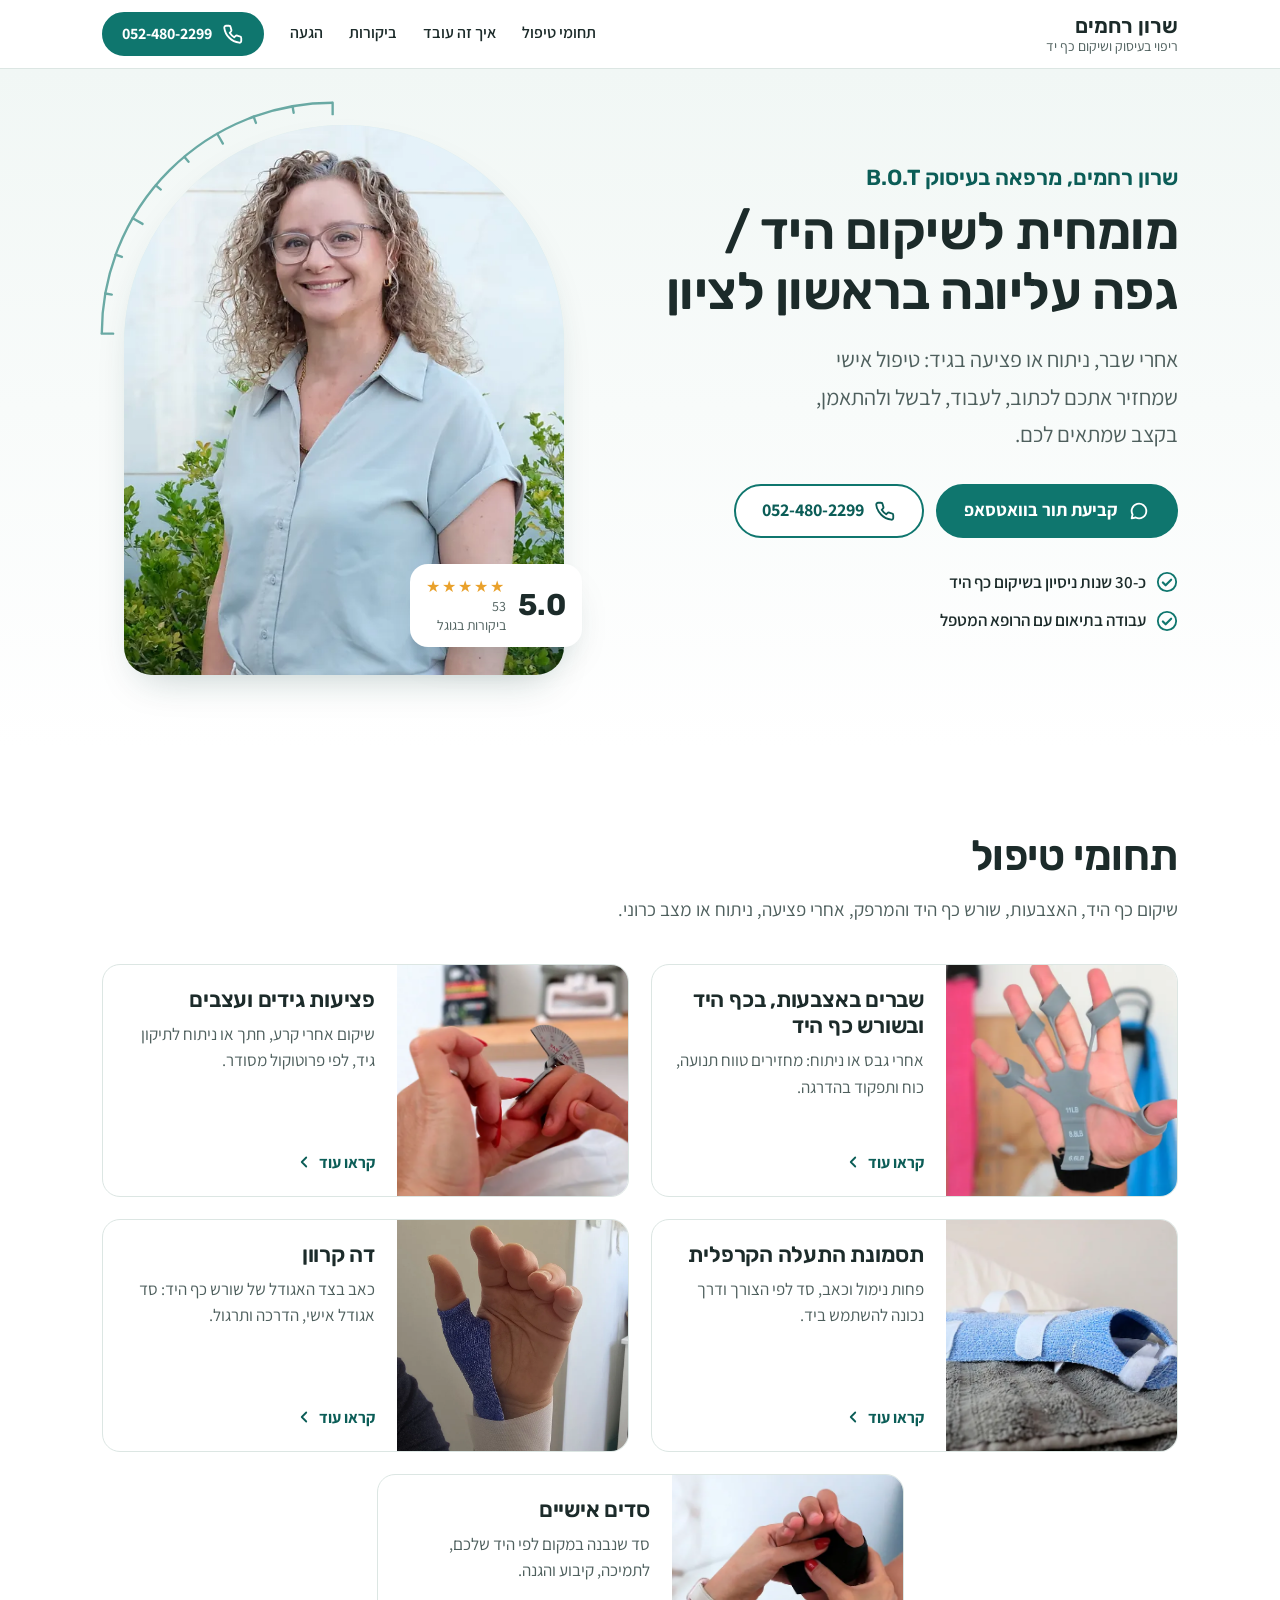
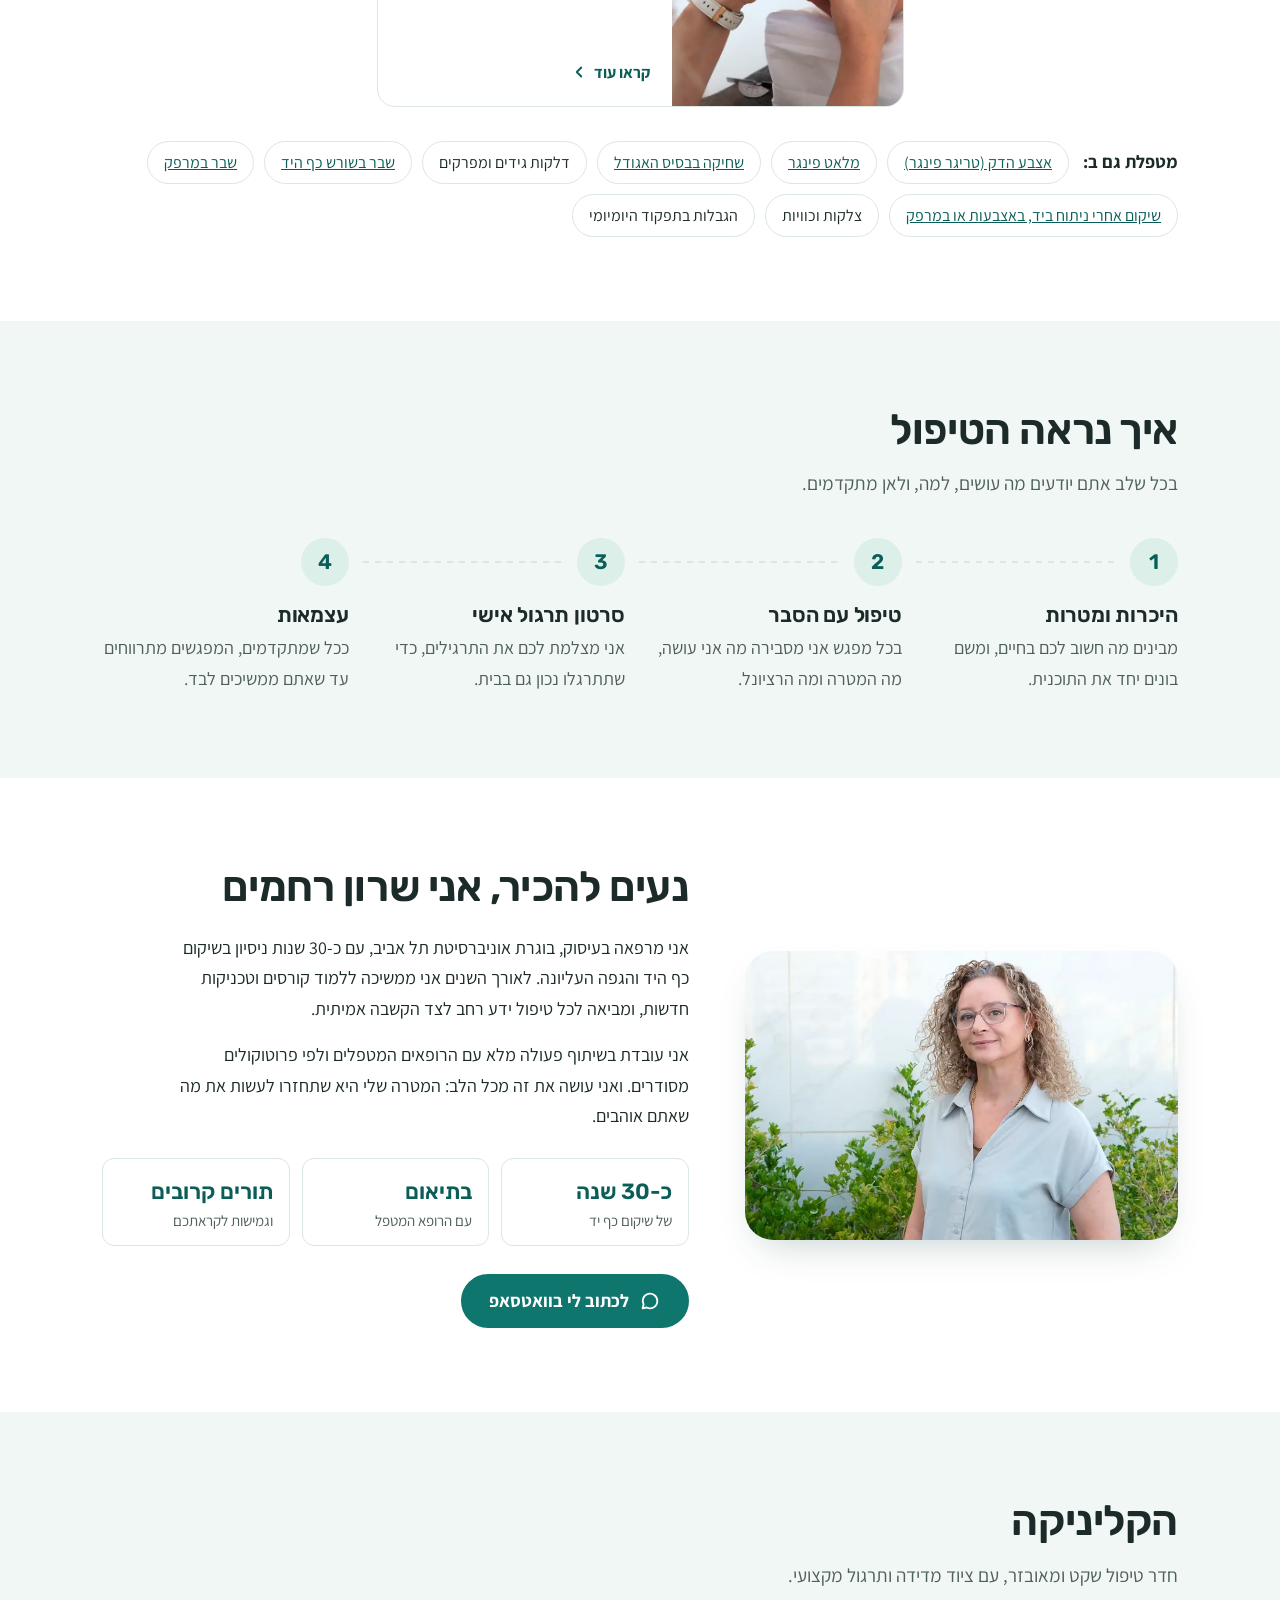
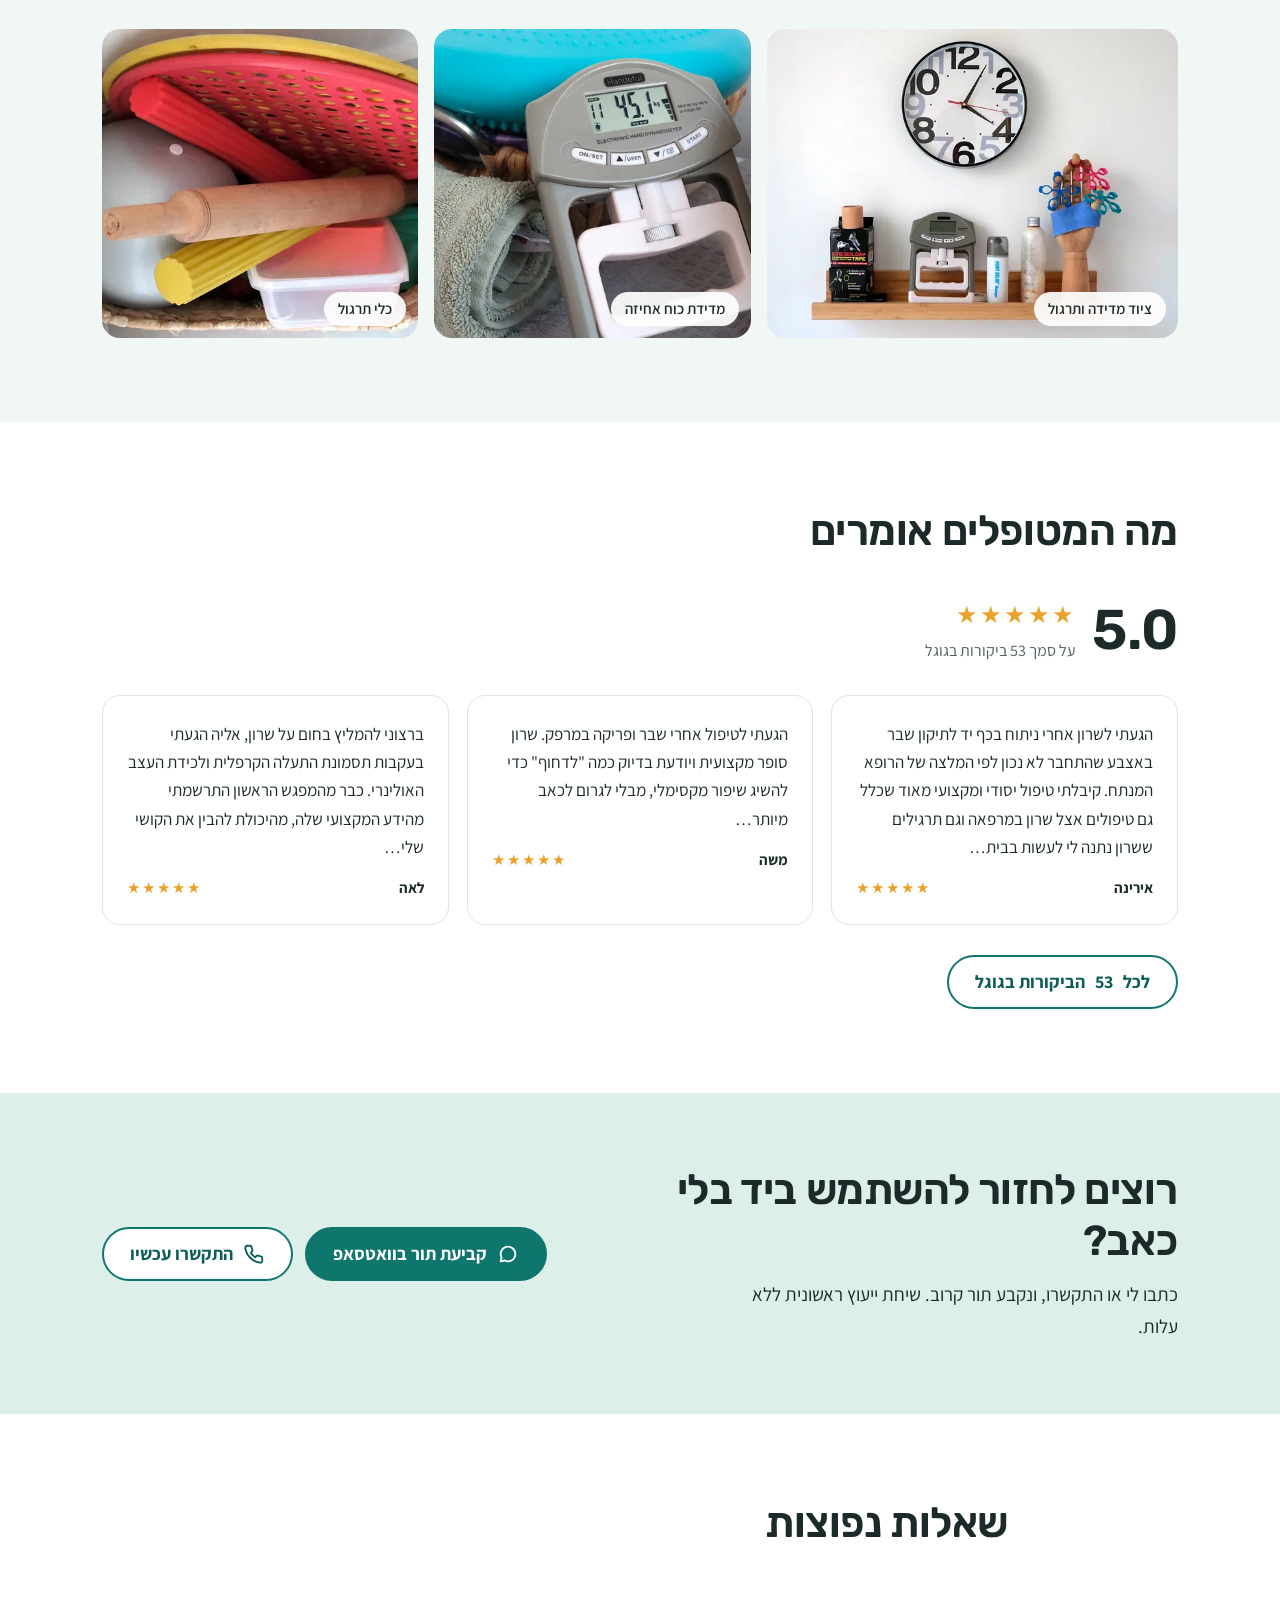
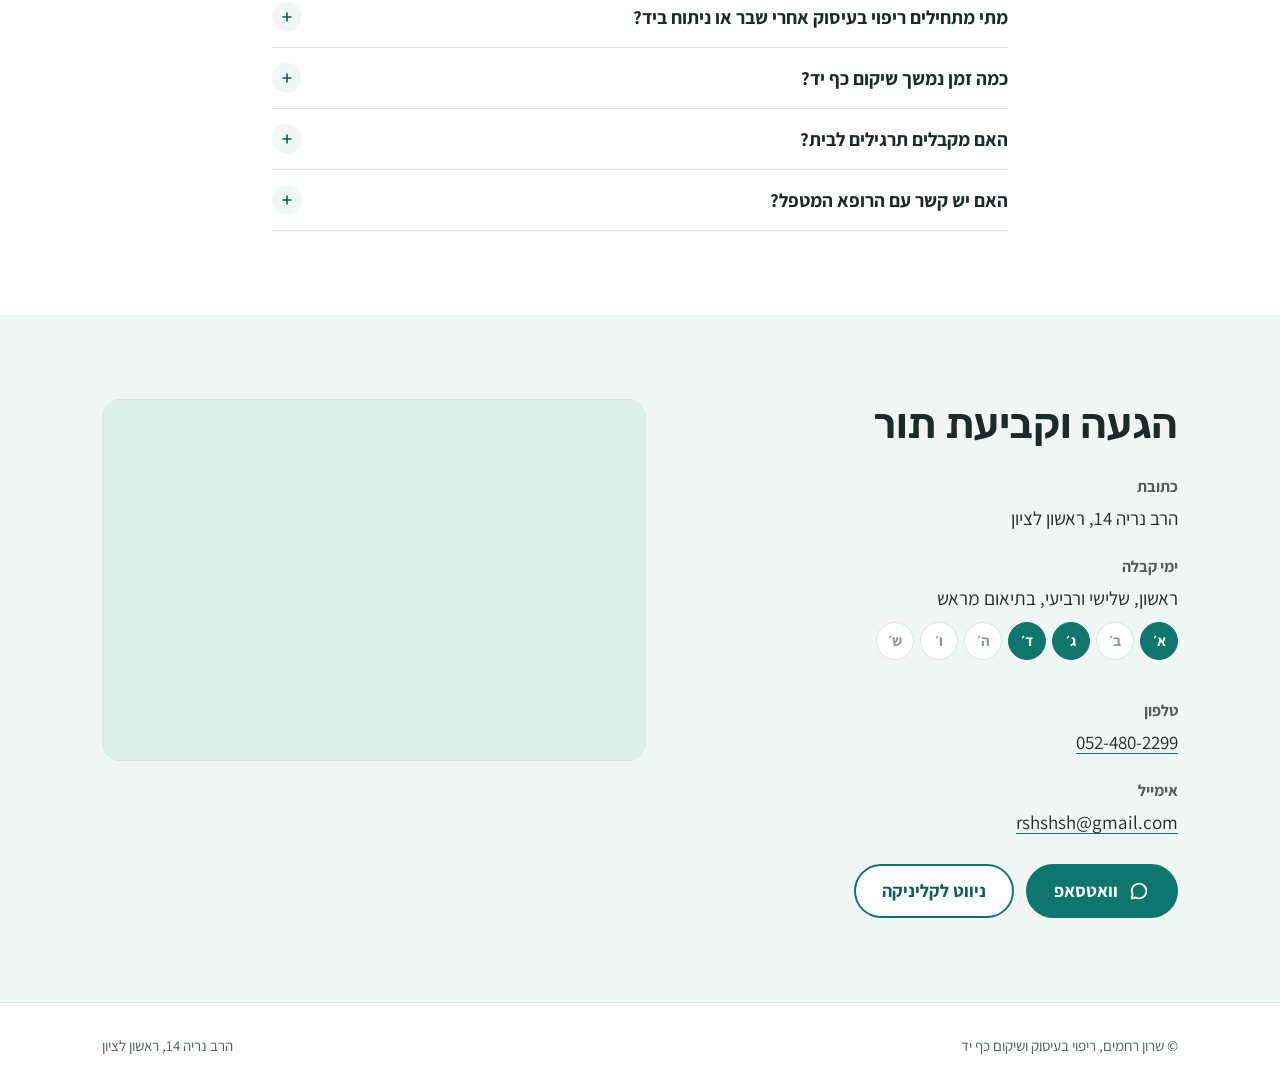
==== commit f9e2ae88: "Add wrist fracture and elbow fracture pages Co-Authored-By: Claude Opus 5.5 <noreply@anthropic.com> " ====
--- a/index.html
+++ b/index.html
@@ -86,7 +86,7 @@
 <li class="card"><picture><source type="image/webp" srcset="/img/de-quervain-splint-760.webp"><img src="/img/de-quervain-splint-1200.jpg" width="1200" height="1200" loading="lazy" alt="סד אגודל אישי"></picture><div class="body"><h3><a href="/de-quervain/">דה קרוון</a></h3><p>כאב בצד האגודל של שורש כף היד: סד אגודל אישי, הדרכה ותרגול.</p><span class="more" aria-hidden="true">קראו עוד<svg><use href="#i-left"/></svg></span></div></li>
 <li class="card"><picture><source type="image/webp" srcset="/img/splint-fitting-760.webp"><img src="/img/splint-fitting-1400.jpg" width="1400" height="933" loading="lazy" alt="התאמת סד לכף היד של מטופל"></picture><div class="body"><h3><a href="/custom-splints/">סדים אישיים</a></h3><p>סד שנבנה במקום לפי היד שלכם, לתמיכה, קיבוע והגנה.</p><span class="more" aria-hidden="true">קראו עוד<svg><use href="#i-left"/></svg></span></div></li>
 </ul>
-<div class="also"><strong>מטפלת גם ב:</strong><span><a href="/trigger-finger/">אצבע הדק (טריגר פינגר)</a></span><span><a href="/mallet-finger/">מלאט פינגר</a></span><span><a href="/thumb-arthritis/">שחיקה בבסיס האגודל</a></span><span>דלקות גידים ומפרקים</span><span><a href="/post-surgery-rehab/">שיקום אחרי ניתוח ביד, באצבעות או במרפק</a></span><span>צלקות וכוויות</span><span>הגבלות בתפקוד היומיומי</span></div>
+<div class="also"><strong>מטפלת גם ב:</strong><span><a href="/trigger-finger/">אצבע הדק (טריגר פינגר)</a></span><span><a href="/mallet-finger/">מלאט פינגר</a></span><span><a href="/thumb-arthritis/">שחיקה בבסיס האגודל</a></span><span>דלקות גידים ומפרקים</span><span><a href="/wrist-fracture/">שבר בשורש כף היד</a></span><span><a href="/elbow-fracture/">שבר במרפק</a></span><span><a href="/post-surgery-rehab/">שיקום אחרי ניתוח ביד, באצבעות או במרפק</a></span><span>צלקות וכוויות</span><span>הגבלות בתפקוד היומיומי</span></div>
 </div></section>
 
 <section id="process" class="tint"><div class="wrap">
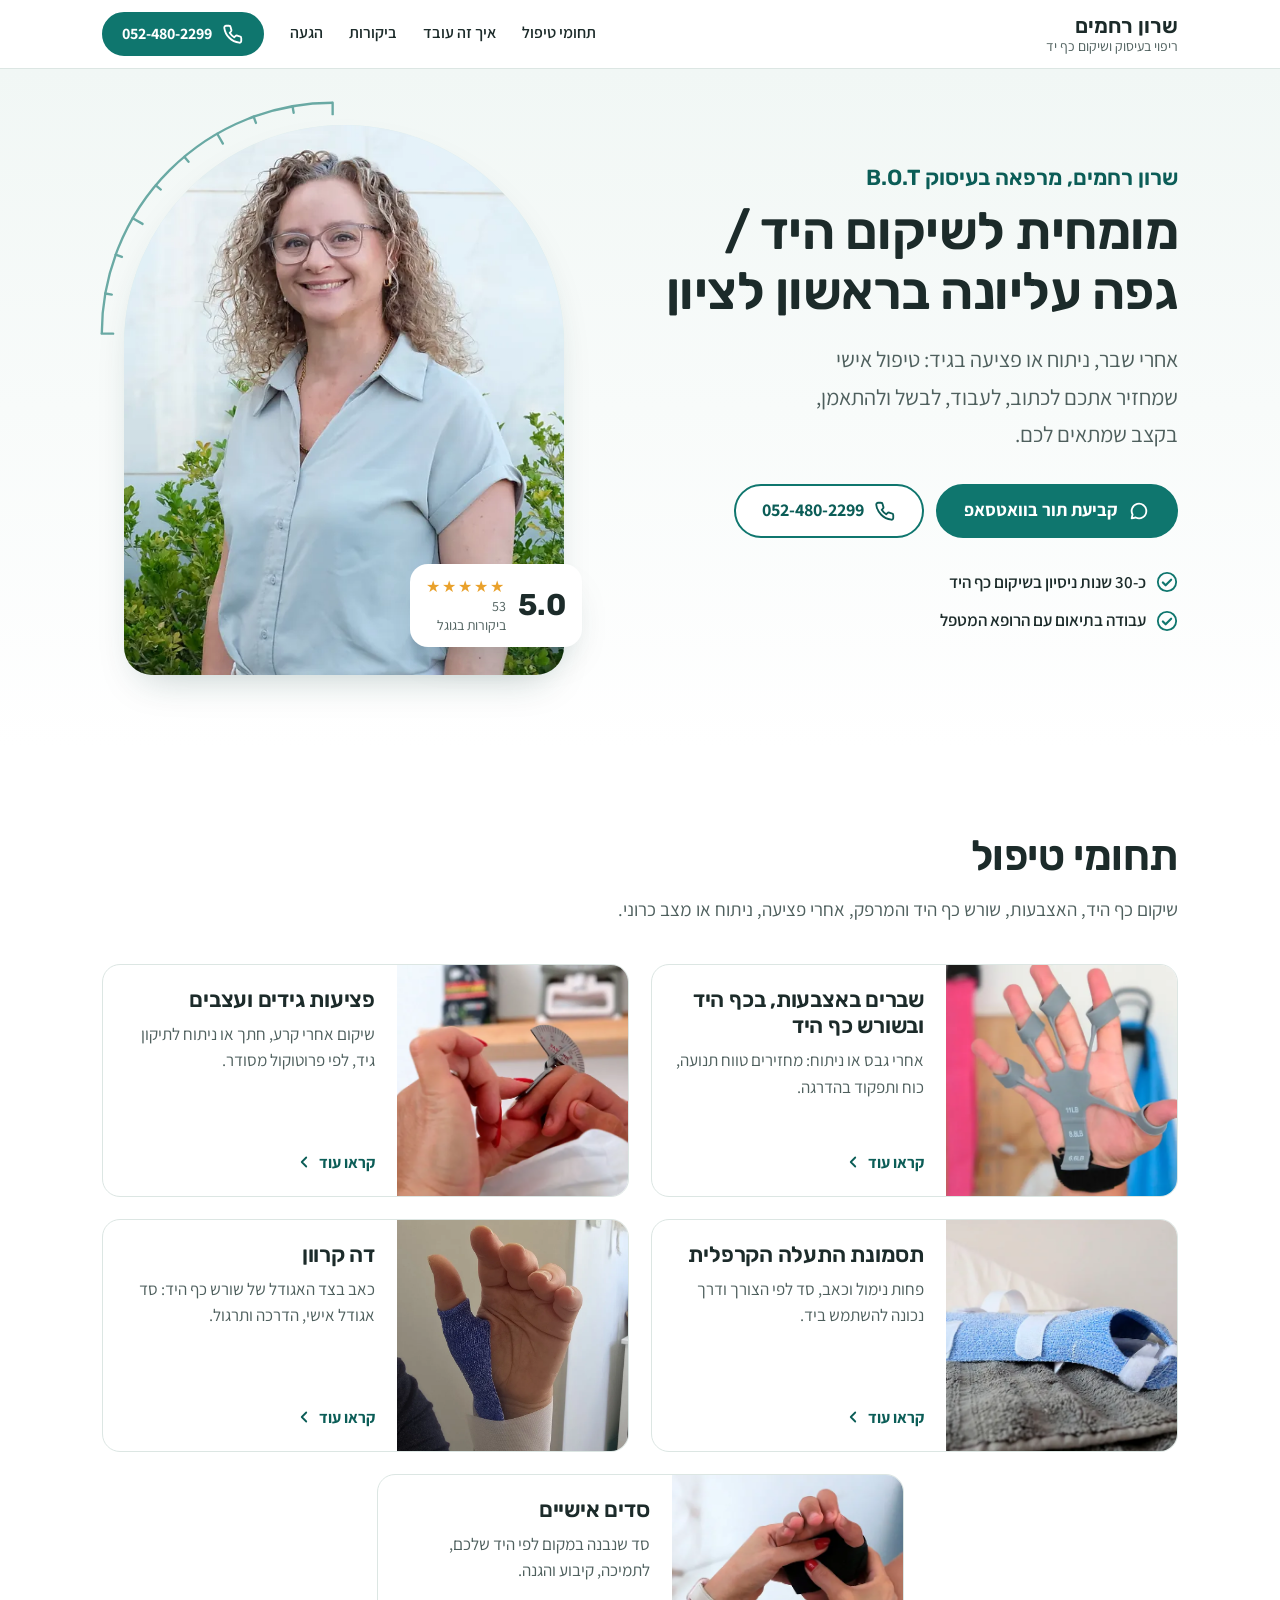
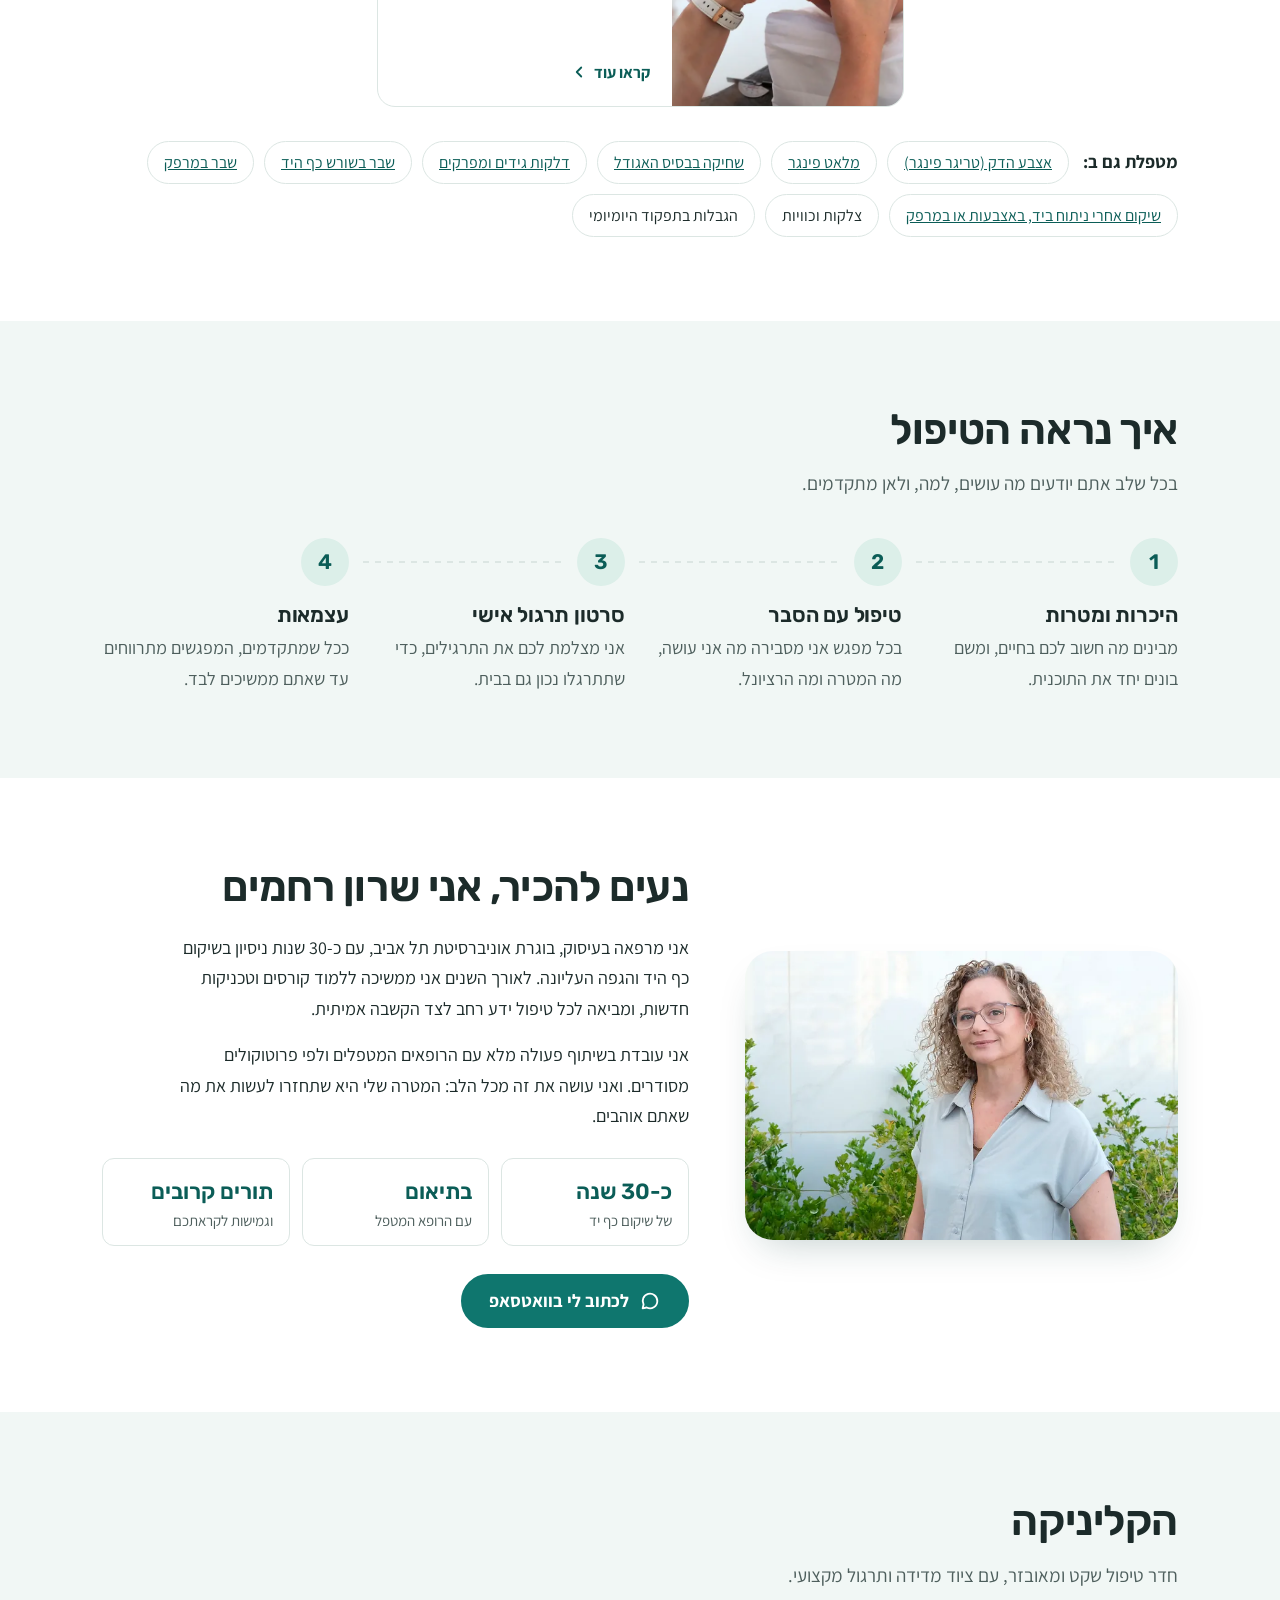
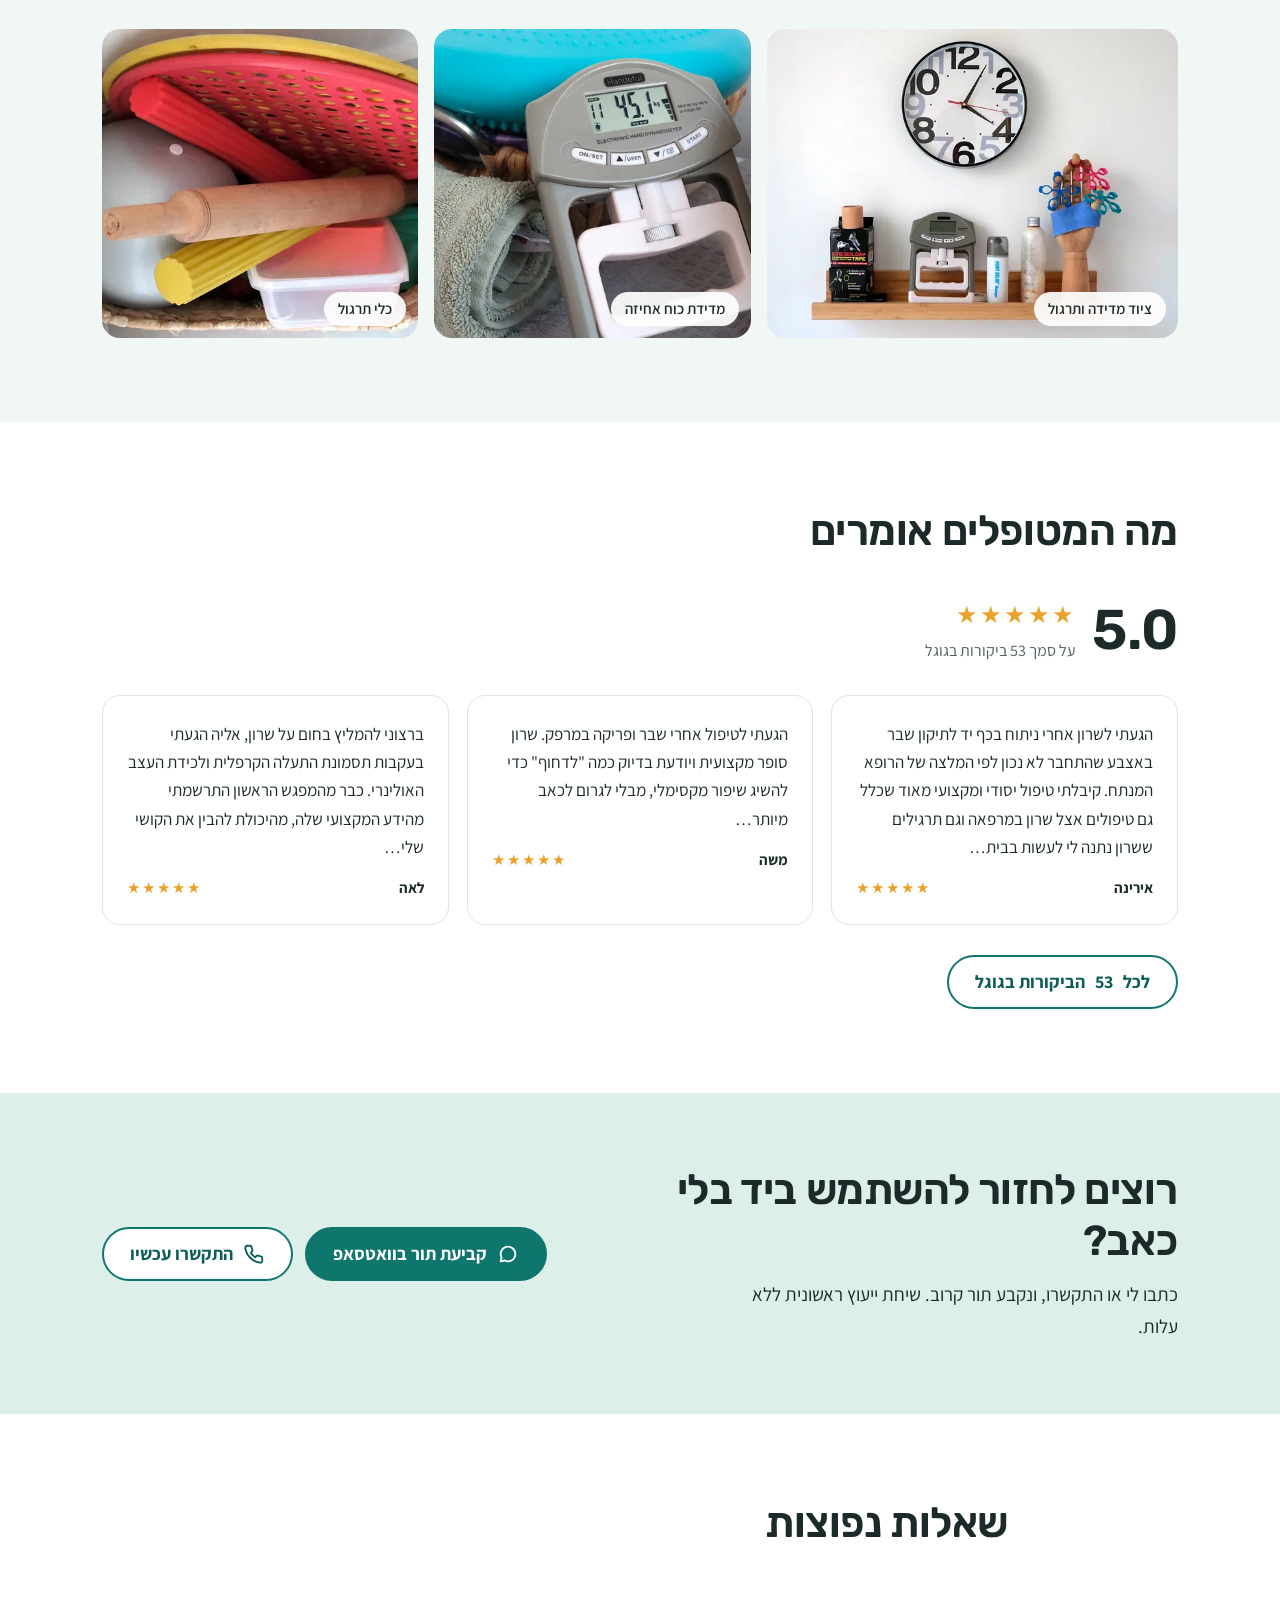
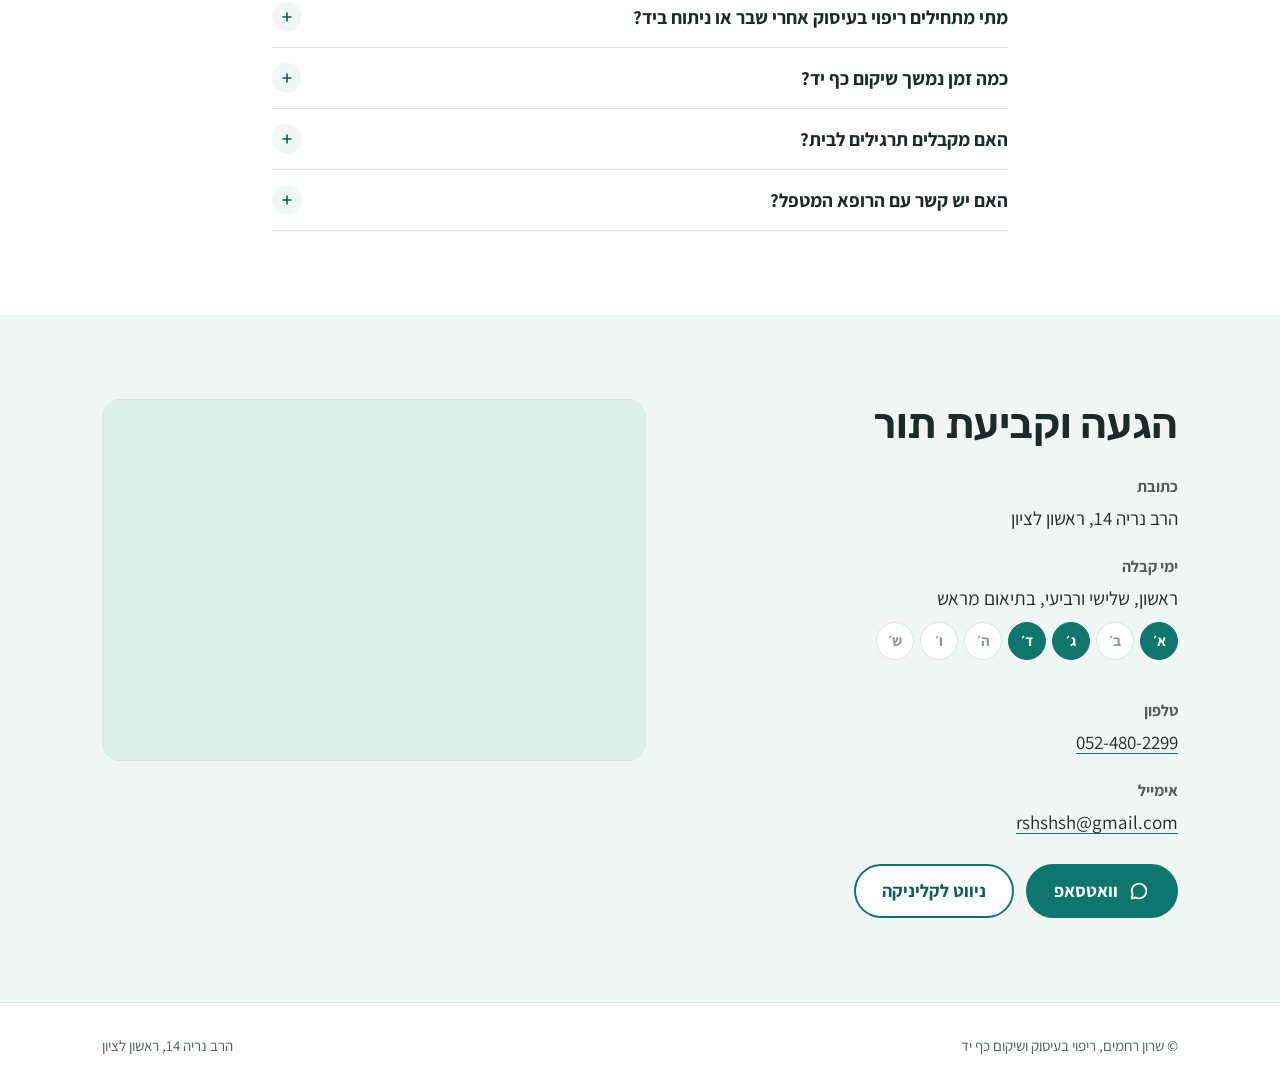
==== commit 0f2c1189: "Publish tendinitis page; link from homepage, sitemap, llms.txt Co-Authored-By: Claude Opus 5.5 <nore" ====
--- a/index.html
+++ b/index.html
@@ -86,7 +86,7 @@
 <li class="card"><picture><source type="image/webp" srcset="/img/de-quervain-splint-760.webp"><img src="/img/de-quervain-splint-1200.jpg" width="1200" height="1200" loading="lazy" alt="סד אגודל אישי"></picture><div class="body"><h3><a href="/de-quervain/">דה קרוון</a></h3><p>כאב בצד האגודל של שורש כף היד: סד אגודל אישי, הדרכה ותרגול.</p><span class="more" aria-hidden="true">קראו עוד<svg><use href="#i-left"/></svg></span></div></li>
 <li class="card"><picture><source type="image/webp" srcset="/img/splint-fitting-760.webp"><img src="/img/splint-fitting-1400.jpg" width="1400" height="933" loading="lazy" alt="התאמת סד לכף היד של מטופל"></picture><div class="body"><h3><a href="/custom-splints/">סדים אישיים</a></h3><p>סד שנבנה במקום לפי היד שלכם, לתמיכה, קיבוע והגנה.</p><span class="more" aria-hidden="true">קראו עוד<svg><use href="#i-left"/></svg></span></div></li>
 </ul>
-<div class="also"><strong>מטפלת גם ב:</strong><span><a href="/trigger-finger/">אצבע הדק (טריגר פינגר)</a></span><span><a href="/mallet-finger/">מלאט פינגר</a></span><span><a href="/thumb-arthritis/">שחיקה בבסיס האגודל</a></span><span>דלקות גידים ומפרקים</span><span><a href="/wrist-fracture/">שבר בשורש כף היד</a></span><span><a href="/elbow-fracture/">שבר במרפק</a></span><span><a href="/post-surgery-rehab/">שיקום אחרי ניתוח ביד, באצבעות או במרפק</a></span><span>צלקות וכוויות</span><span>הגבלות בתפקוד היומיומי</span></div>
+<div class="also"><strong>מטפלת גם ב:</strong><span><a href="/trigger-finger/">אצבע הדק (טריגר פינגר)</a></span><span><a href="/mallet-finger/">מלאט פינגר</a></span><span><a href="/thumb-arthritis/">שחיקה בבסיס האגודל</a></span><span><a href="/tendinitis/">דלקות גידים ומפרקים</a></span><span><a href="/wrist-fracture/">שבר בשורש כף היד</a></span><span><a href="/elbow-fracture/">שבר במרפק</a></span><span><a href="/post-surgery-rehab/">שיקום אחרי ניתוח ביד, באצבעות או במרפק</a></span><span>צלקות וכוויות</span><span>הגבלות בתפקוד היומיומי</span></div>
 </div></section>
 
 <section id="process" class="tint"><div class="wrap">
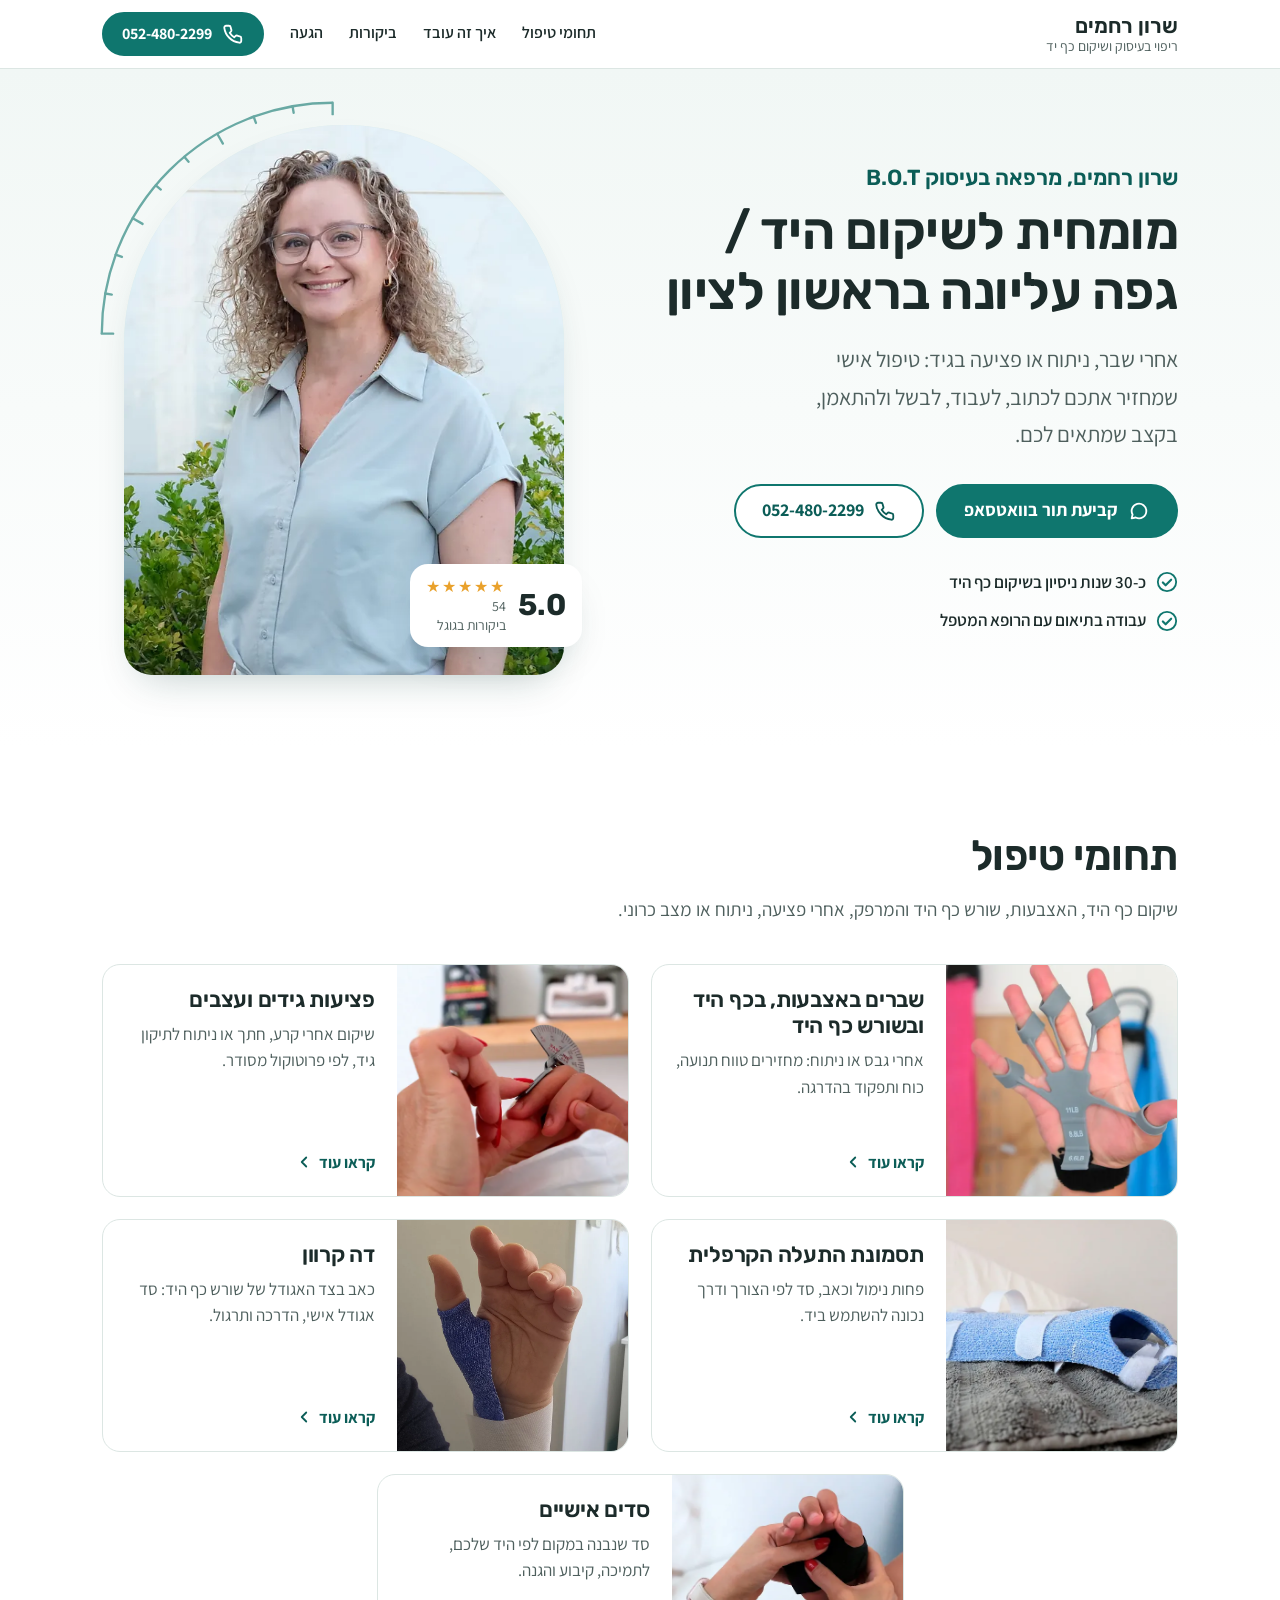
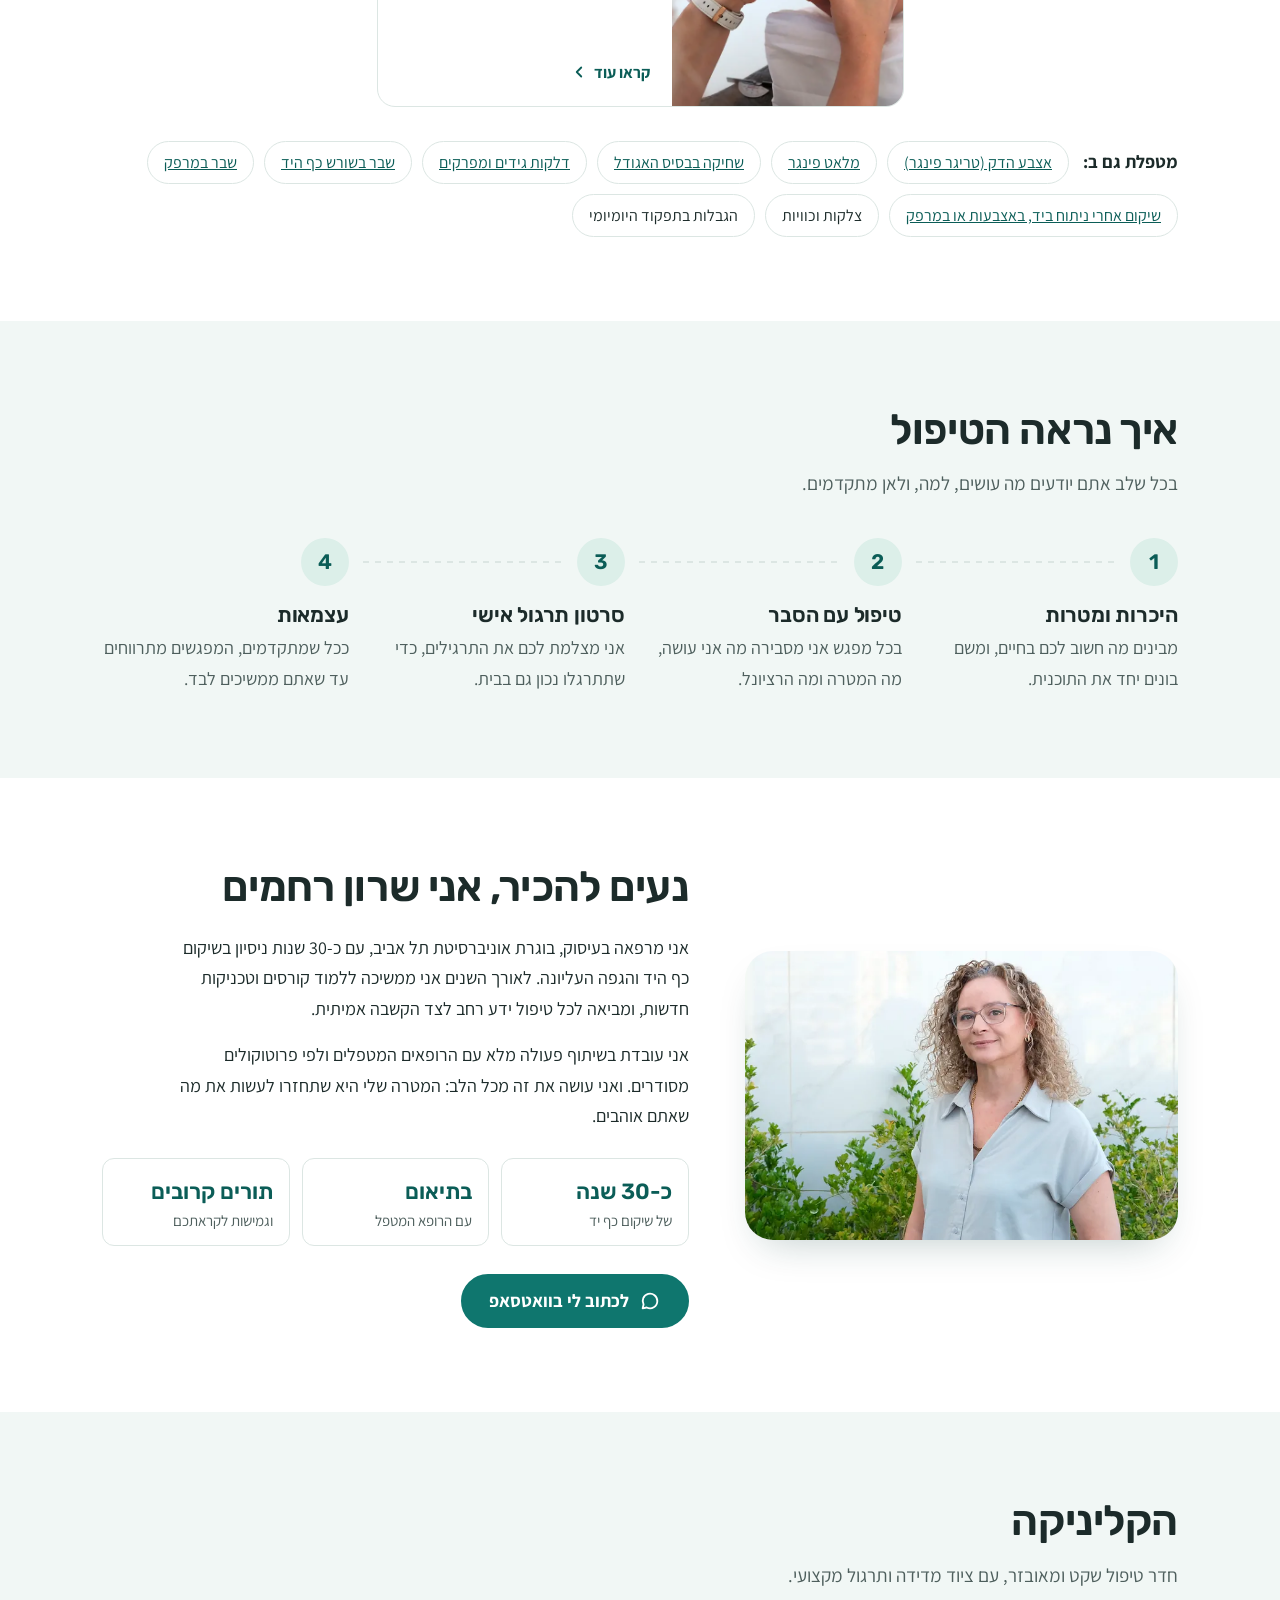
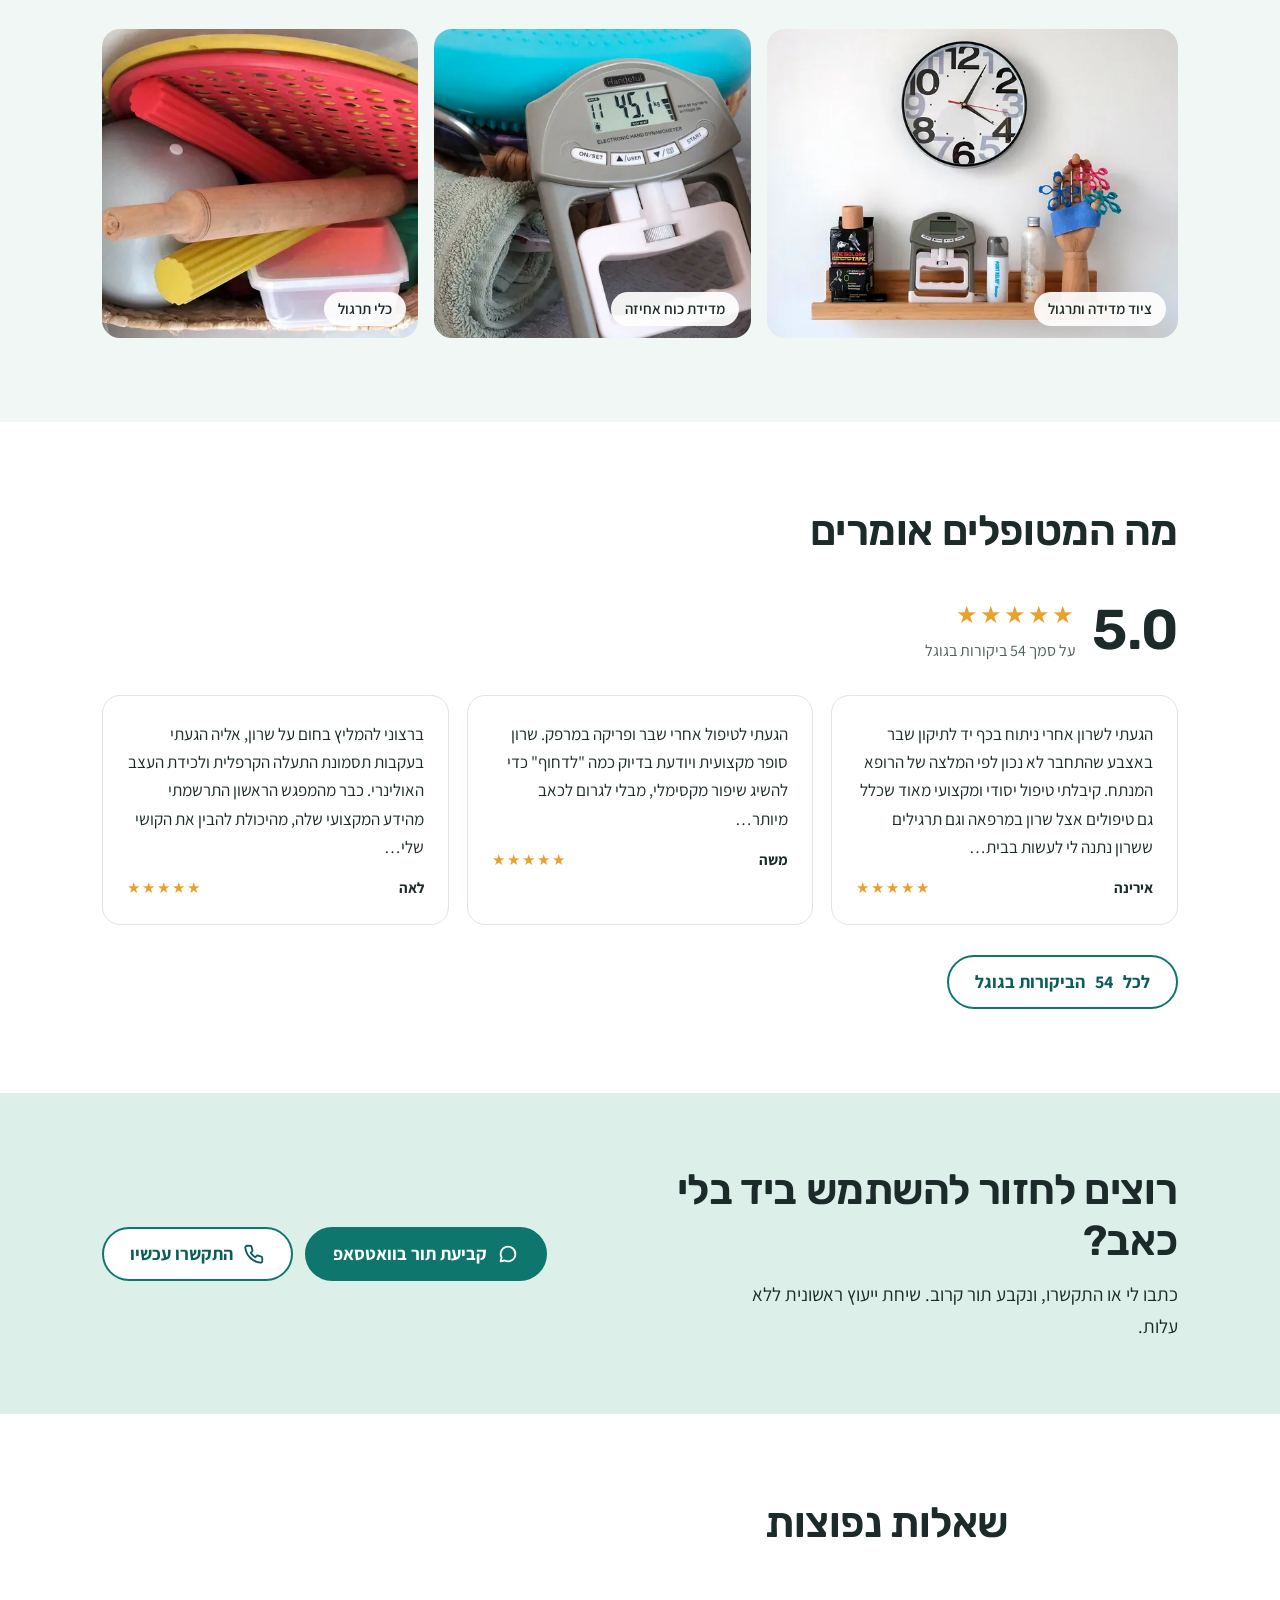
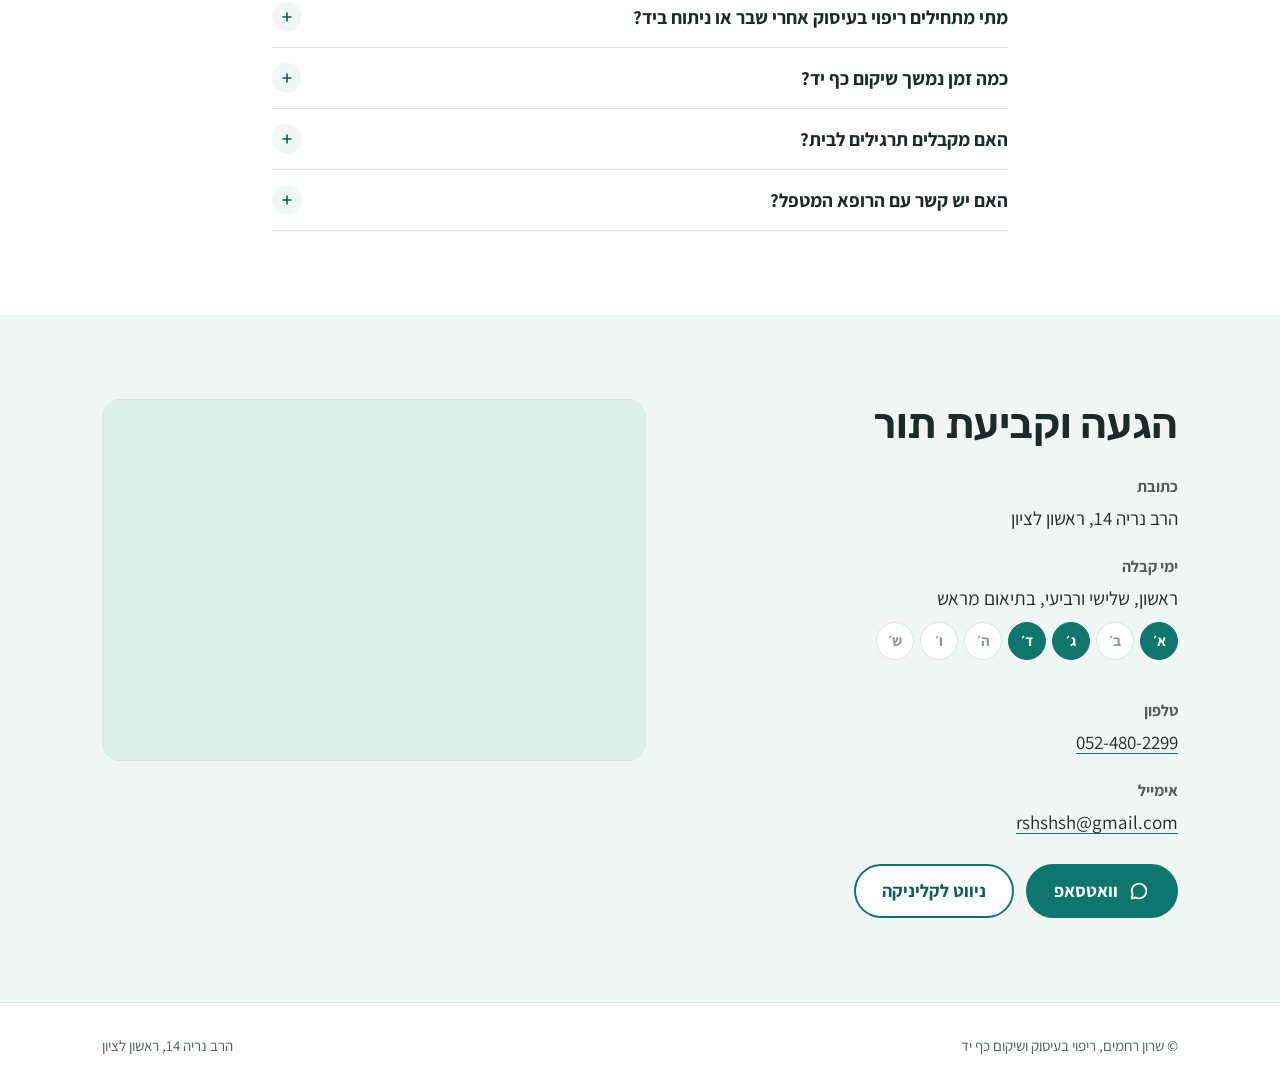
==== commit 8c86d3ba: "Update Google reviews: 5.0 / 54 Co-Authored-By: Claude Opus 5.5 <noreply@anthropic.com> Claude-Sessi" ====
--- a/index.html
+++ b/index.html
@@ -73,7 +73,7 @@
 <figure class="portrait">
 <svg class="arc" viewBox="-4 -4 260 260" aria-hidden="true"><path id="arcline" d="M0 244A244 244 0 0 1 244 0" fill="none" stroke="currentColor" stroke-width="2.5"/><g stroke="currentColor" stroke-width="2.5" stroke-linecap="round"><path d="M0.0 244.0L12.0 244.0"/><path d="M3.7 201.6L10.6 202.8"/><path d="M14.7 160.5L21.3 162.9"/><path d="M32.7 122.0L43.1 128.0"/><path d="M57.1 87.2L62.4 91.7"/><path d="M87.2 57.1L91.7 62.4"/><path d="M122.0 32.7L128.0 43.1"/><path d="M160.5 14.7L162.9 21.3"/><path d="M201.6 3.7L202.8 10.6"/><path d="M244.0 0.0L244.0 12.0"/></g></svg>
 <div class="frame"><picture><source type="image/webp" srcset="/img/sharon-600.webp 600w, /img/sharon-1000.webp 1000w" sizes="(max-width:860px) 320px, 440px"><img src="/img/sharon-1000.jpg" width="1000" height="1250" alt="שרון רחמים, מרפאה בעיסוק, מחייכת על רקע צמחייה" fetchpriority="high"></picture></div>
-<a class="rating" href="#reviews"><b data-g="rating">5.0</b><span><i aria-hidden="true">★★★★★</i><span data-g="count">53</span> ביקורות בגוגל</span></a>
+<a class="rating" href="#reviews"><b data-g="rating">5.0</b><span><i aria-hidden="true">★★★★★</i><span data-g="count">54</span> ביקורות בגוגל</span></a>
 </figure>
 </div></section>
 
@@ -125,13 +125,13 @@
 
 <section id="reviews"><div class="wrap">
 <div class="sec-head"><h2>מה המטופלים אומרים</h2></div>
-<div class="score"><span class="big" data-g="rating">5.0</span><span><span class="stars" aria-label="5 מתוך 5 כוכבים">★★★★★</span><small>על סמך <span data-g="count">53</span> ביקורות בגוגל</small></span></div>
+<div class="score"><span class="big" data-g="rating">5.0</span><span><span class="stars" aria-label="5 מתוך 5 כוכבים">★★★★★</span><small>על סמך <span data-g="count">54</span> ביקורות בגוגל</small></span></div>
 <ul class="quotes">
 <li><blockquote>הגעתי לשרון אחרי ניתוח בכף יד לתיקון שבר באצבע שהתחבר לא נכון לפי המלצה של הרופא המנתח. קיבלתי טיפול יסודי ומקצועי מאוד שכלל גם טיפולים אצל שרון במרפאה וגם תרגילים ששרון נתנה לי לעשות בבית…</blockquote><footer><b>אירינה</b><span class="stars" aria-label="5 כוכבים">★★★★★</span></footer></li>
 <li><blockquote>הגעתי לטיפול אחרי שבר ופריקה במרפק. שרון סופר מקצועית ויודעת בדיוק כמה "לדחוף" כדי להשיג שיפור מקסימלי, מבלי לגרום לכאב מיותר…</blockquote><footer><b>משה</b><span class="stars" aria-label="5 כוכבים">★★★★★</span></footer></li>
 <li><blockquote>ברצוני להמליץ בחום על שרון, אליה הגעתי בעקבות תסמונת התעלה הקרפלית ולכידת העצב האולינרי. כבר מהמפגש הראשון התרשמתי מהידע המקצועי שלה, מהיכולת להבין את הקושי שלי…</blockquote><footer><b>לאה</b><span class="stars" aria-label="5 כוכבים">★★★★★</span></footer></li>
 </ul>
-<div class="ctas"><a class="btn ghost" href="https://maps.app.goo.gl/RUmNpomJ3WUQEmzW7">לכל <span data-g="count">53</span> הביקורות בגוגל</a></div>
+<div class="ctas"><a class="btn ghost" href="https://maps.app.goo.gl/RUmNpomJ3WUQEmzW7">לכל <span data-g="count">54</span> הביקורות בגוגל</a></div>
 </div></section>
 
 <div class="cta-band"><div class="wrap">
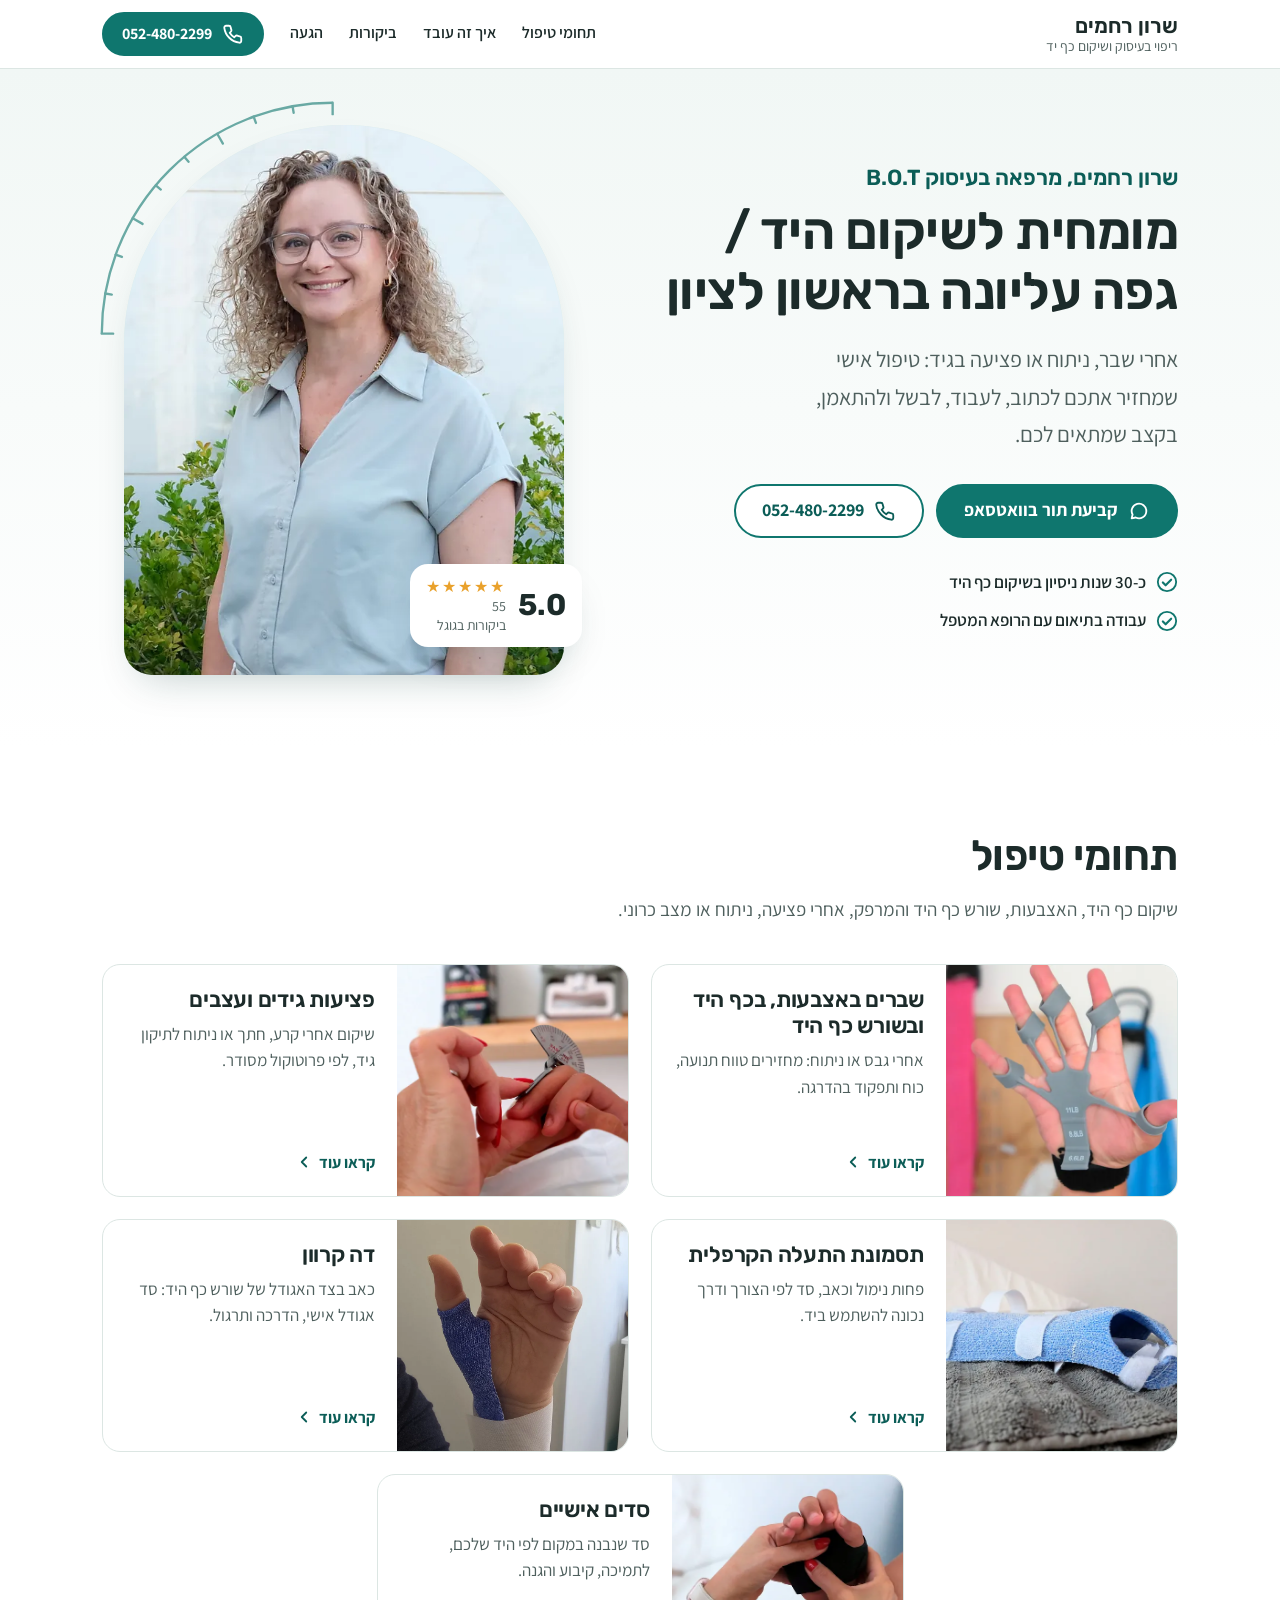
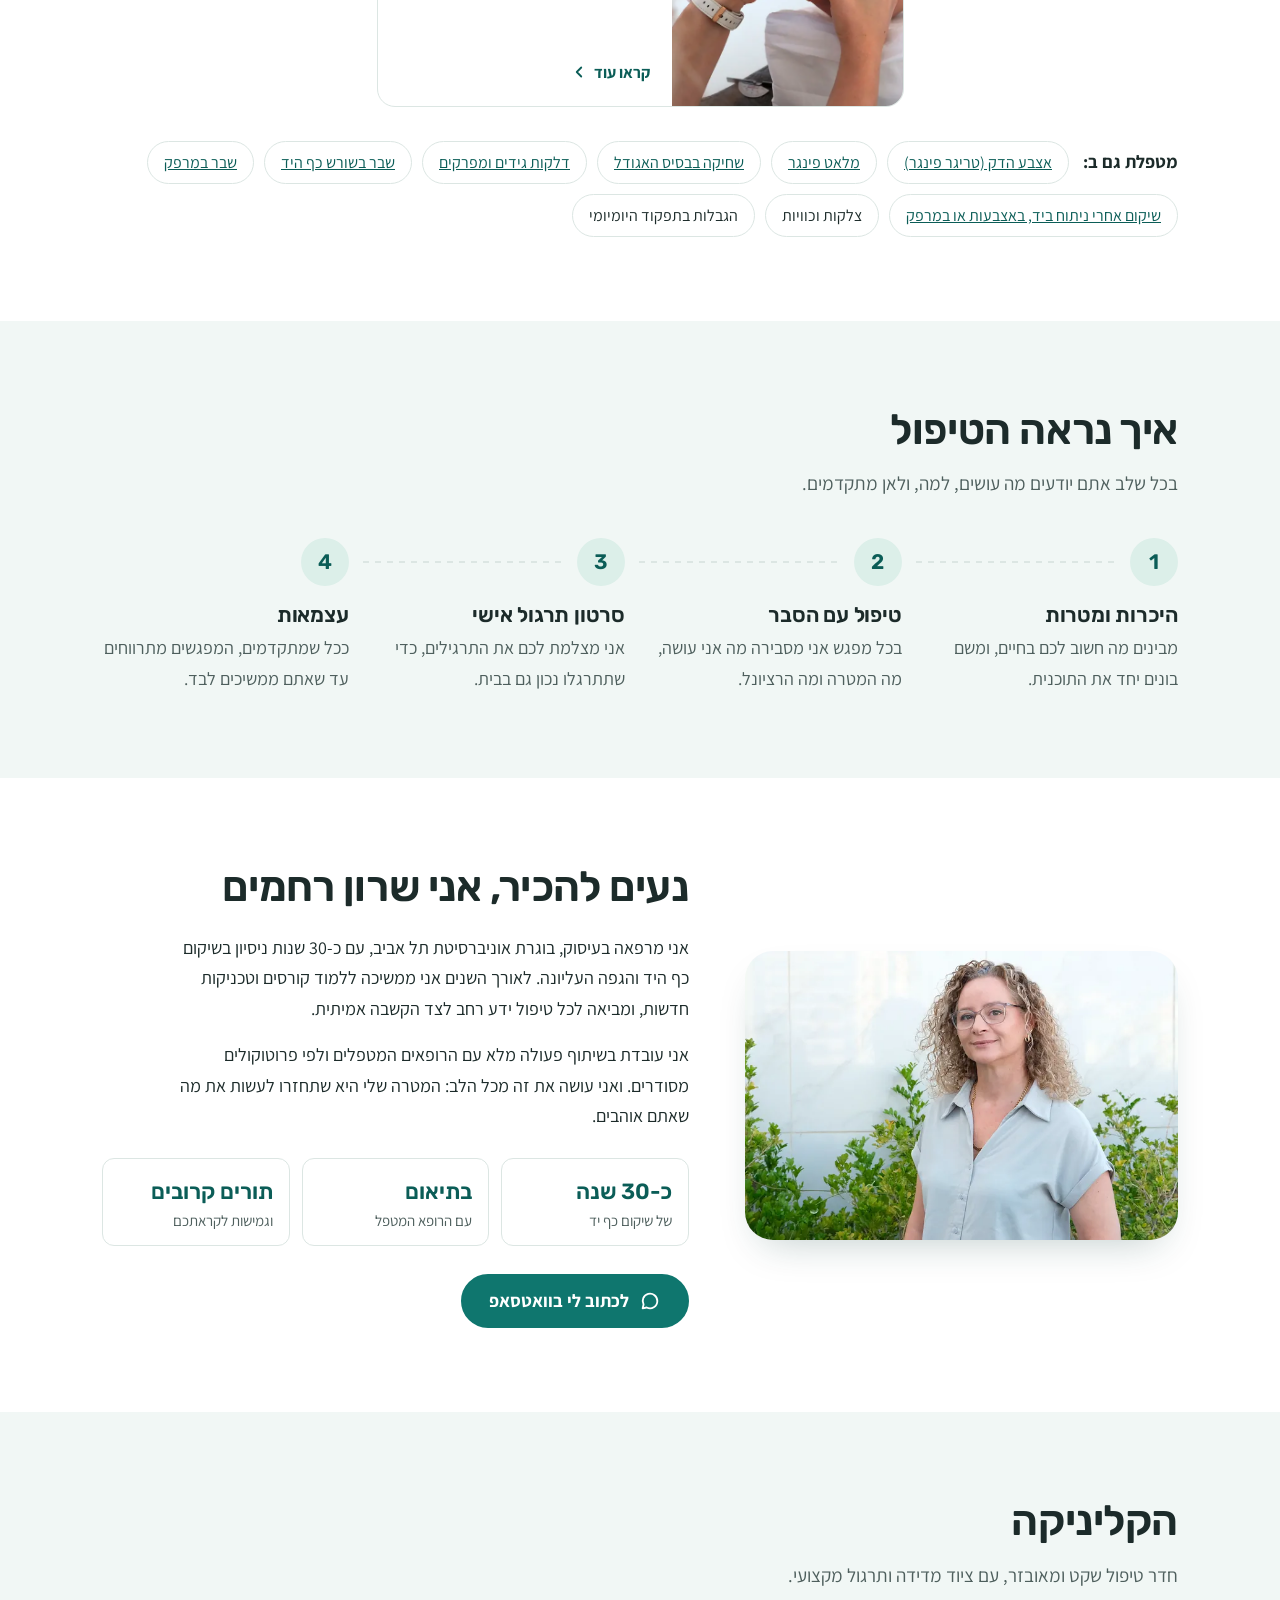
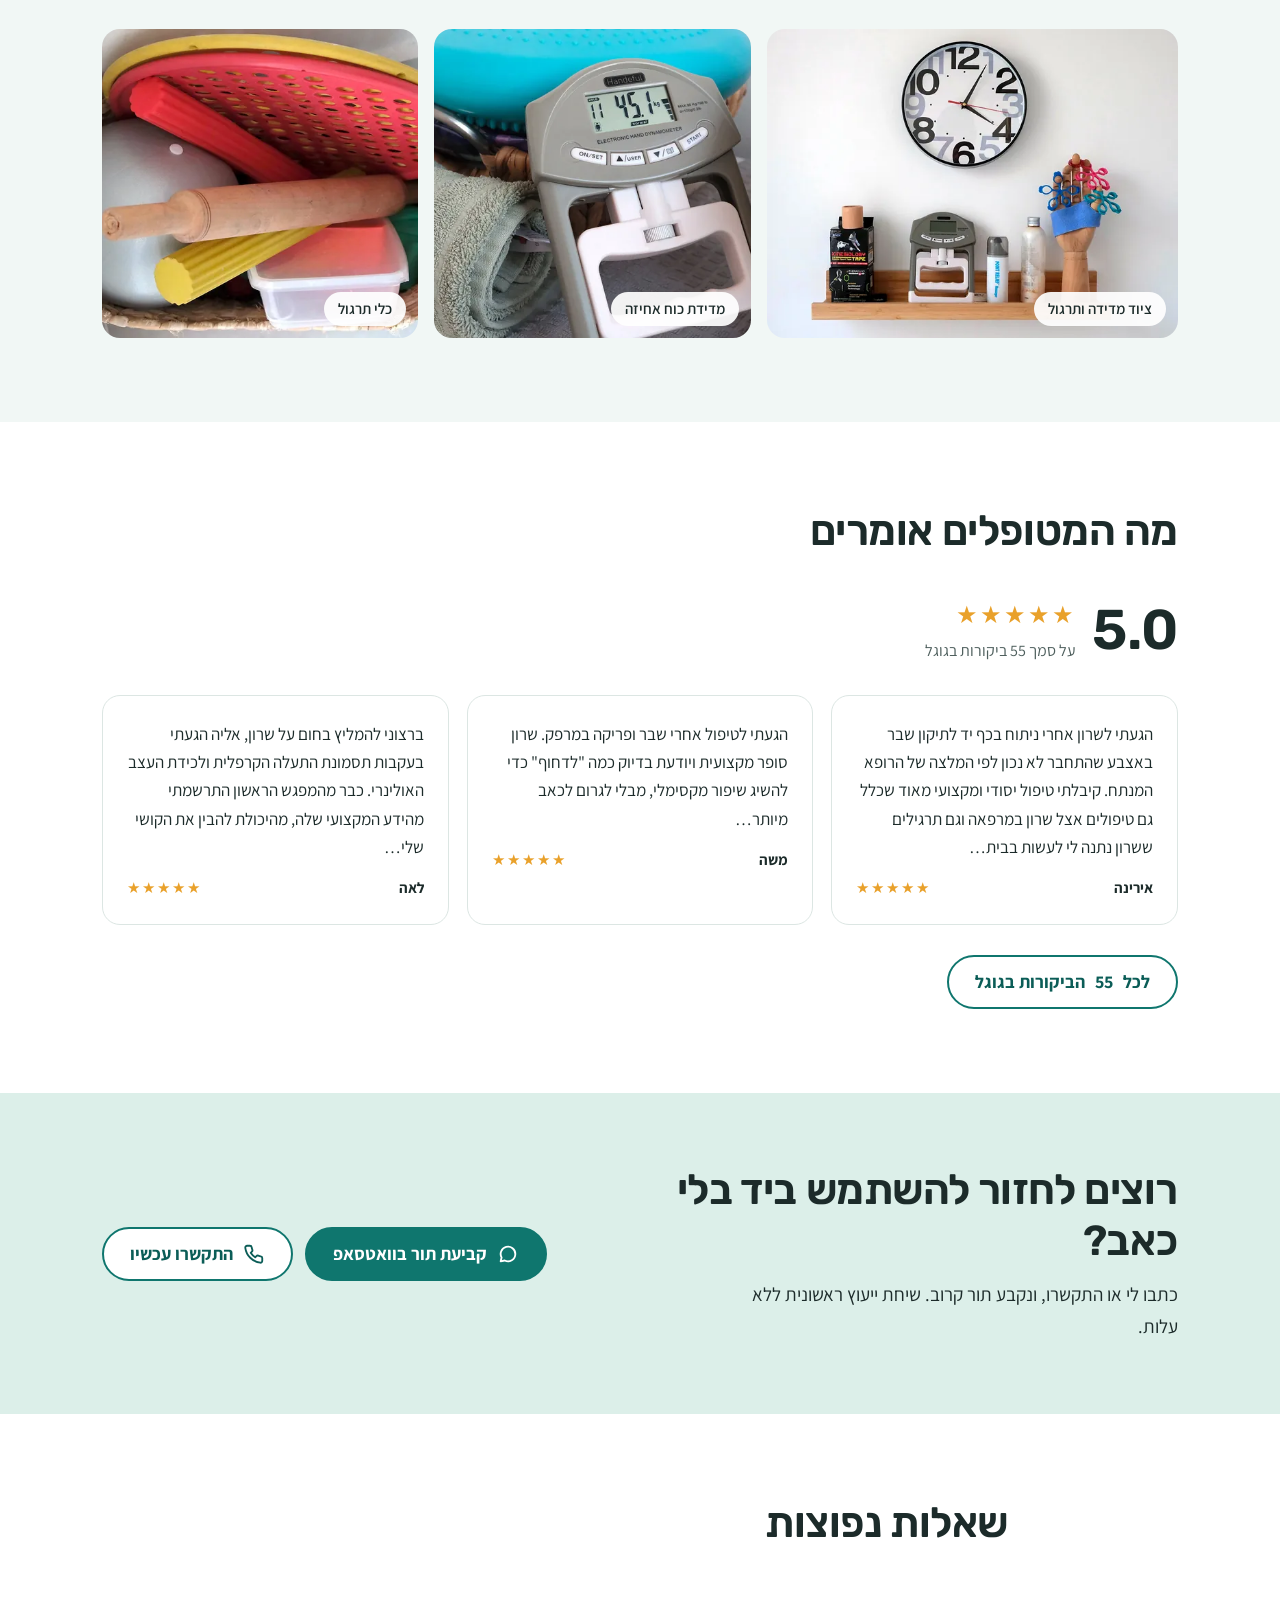
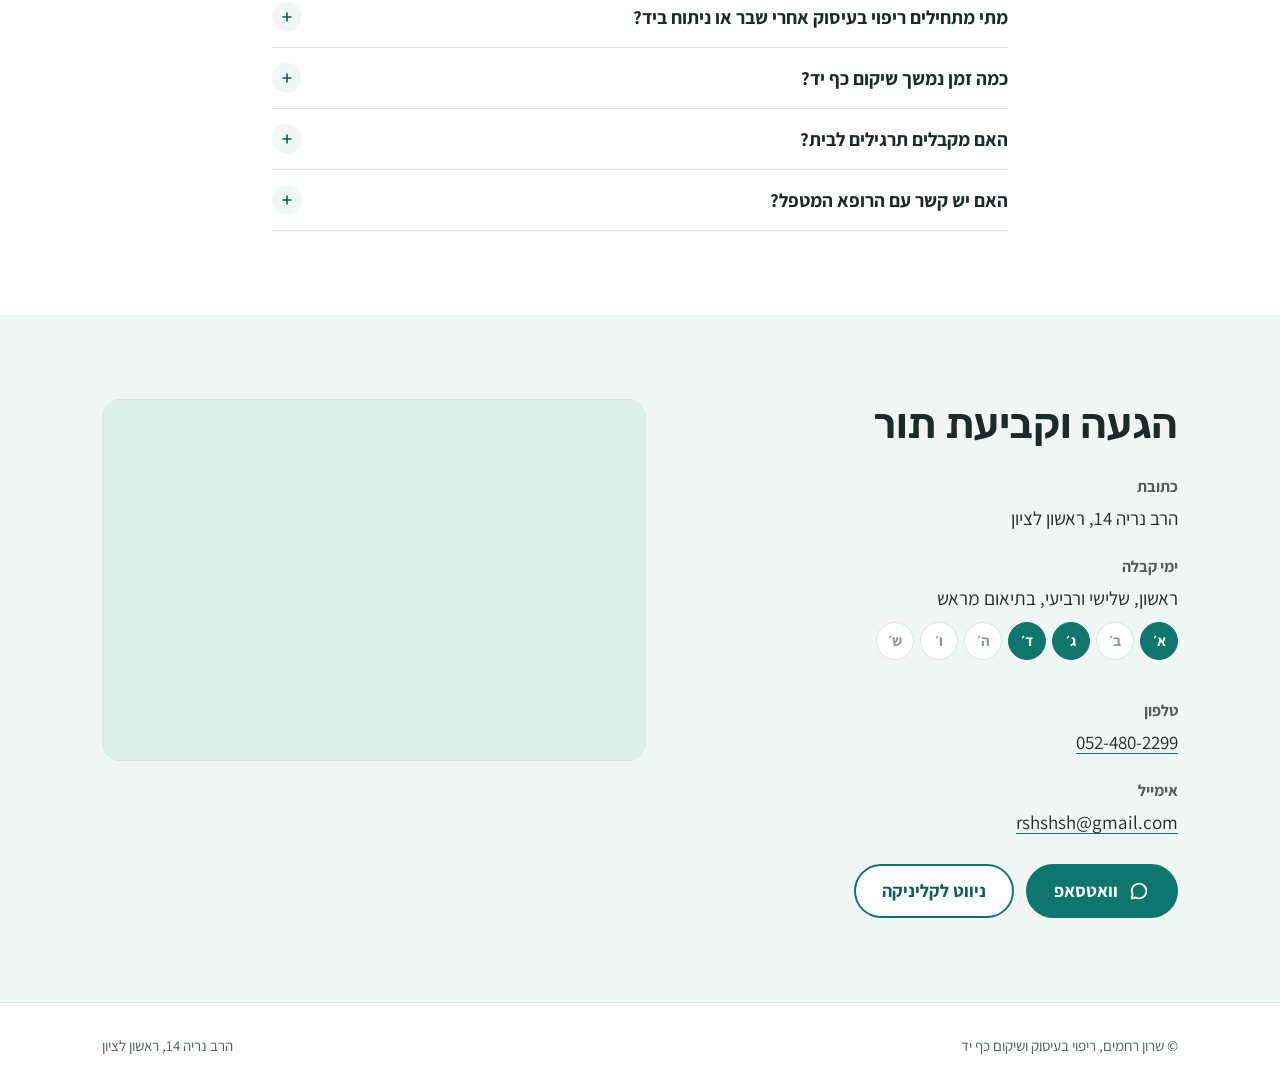
==== commit d7b96569: "Update Google reviews: 5.0 / 55 Co-Authored-By: Claude Opus 5.5 <noreply@anthropic.com> Claude-Sessi" ====
--- a/index.html
+++ b/index.html
@@ -73,7 +73,7 @@
 <figure class="portrait">
 <svg class="arc" viewBox="-4 -4 260 260" aria-hidden="true"><path id="arcline" d="M0 244A244 244 0 0 1 244 0" fill="none" stroke="currentColor" stroke-width="2.5"/><g stroke="currentColor" stroke-width="2.5" stroke-linecap="round"><path d="M0.0 244.0L12.0 244.0"/><path d="M3.7 201.6L10.6 202.8"/><path d="M14.7 160.5L21.3 162.9"/><path d="M32.7 122.0L43.1 128.0"/><path d="M57.1 87.2L62.4 91.7"/><path d="M87.2 57.1L91.7 62.4"/><path d="M122.0 32.7L128.0 43.1"/><path d="M160.5 14.7L162.9 21.3"/><path d="M201.6 3.7L202.8 10.6"/><path d="M244.0 0.0L244.0 12.0"/></g></svg>
 <div class="frame"><picture><source type="image/webp" srcset="/img/sharon-600.webp 600w, /img/sharon-1000.webp 1000w" sizes="(max-width:860px) 320px, 440px"><img src="/img/sharon-1000.jpg" width="1000" height="1250" alt="שרון רחמים, מרפאה בעיסוק, מחייכת על רקע צמחייה" fetchpriority="high"></picture></div>
-<a class="rating" href="#reviews"><b data-g="rating">5.0</b><span><i aria-hidden="true">★★★★★</i><span data-g="count">54</span> ביקורות בגוגל</span></a>
+<a class="rating" href="#reviews"><b data-g="rating">5.0</b><span><i aria-hidden="true">★★★★★</i><span data-g="count">55</span> ביקורות בגוגל</span></a>
 </figure>
 </div></section>
 
@@ -125,13 +125,13 @@
 
 <section id="reviews"><div class="wrap">
 <div class="sec-head"><h2>מה המטופלים אומרים</h2></div>
-<div class="score"><span class="big" data-g="rating">5.0</span><span><span class="stars" aria-label="5 מתוך 5 כוכבים">★★★★★</span><small>על סמך <span data-g="count">54</span> ביקורות בגוגל</small></span></div>
+<div class="score"><span class="big" data-g="rating">5.0</span><span><span class="stars" aria-label="5 מתוך 5 כוכבים">★★★★★</span><small>על סמך <span data-g="count">55</span> ביקורות בגוגל</small></span></div>
 <ul class="quotes">
 <li><blockquote>הגעתי לשרון אחרי ניתוח בכף יד לתיקון שבר באצבע שהתחבר לא נכון לפי המלצה של הרופא המנתח. קיבלתי טיפול יסודי ומקצועי מאוד שכלל גם טיפולים אצל שרון במרפאה וגם תרגילים ששרון נתנה לי לעשות בבית…</blockquote><footer><b>אירינה</b><span class="stars" aria-label="5 כוכבים">★★★★★</span></footer></li>
 <li><blockquote>הגעתי לטיפול אחרי שבר ופריקה במרפק. שרון סופר מקצועית ויודעת בדיוק כמה "לדחוף" כדי להשיג שיפור מקסימלי, מבלי לגרום לכאב מיותר…</blockquote><footer><b>משה</b><span class="stars" aria-label="5 כוכבים">★★★★★</span></footer></li>
 <li><blockquote>ברצוני להמליץ בחום על שרון, אליה הגעתי בעקבות תסמונת התעלה הקרפלית ולכידת העצב האולינרי. כבר מהמפגש הראשון התרשמתי מהידע המקצועי שלה, מהיכולת להבין את הקושי שלי…</blockquote><footer><b>לאה</b><span class="stars" aria-label="5 כוכבים">★★★★★</span></footer></li>
 </ul>
-<div class="ctas"><a class="btn ghost" href="https://maps.app.goo.gl/RUmNpomJ3WUQEmzW7">לכל <span data-g="count">54</span> הביקורות בגוגל</a></div>
+<div class="ctas"><a class="btn ghost" href="https://maps.app.goo.gl/RUmNpomJ3WUQEmzW7">לכל <span data-g="count">55</span> הביקורות בגוגל</a></div>
 </div></section>
 
 <div class="cta-band"><div class="wrap">
